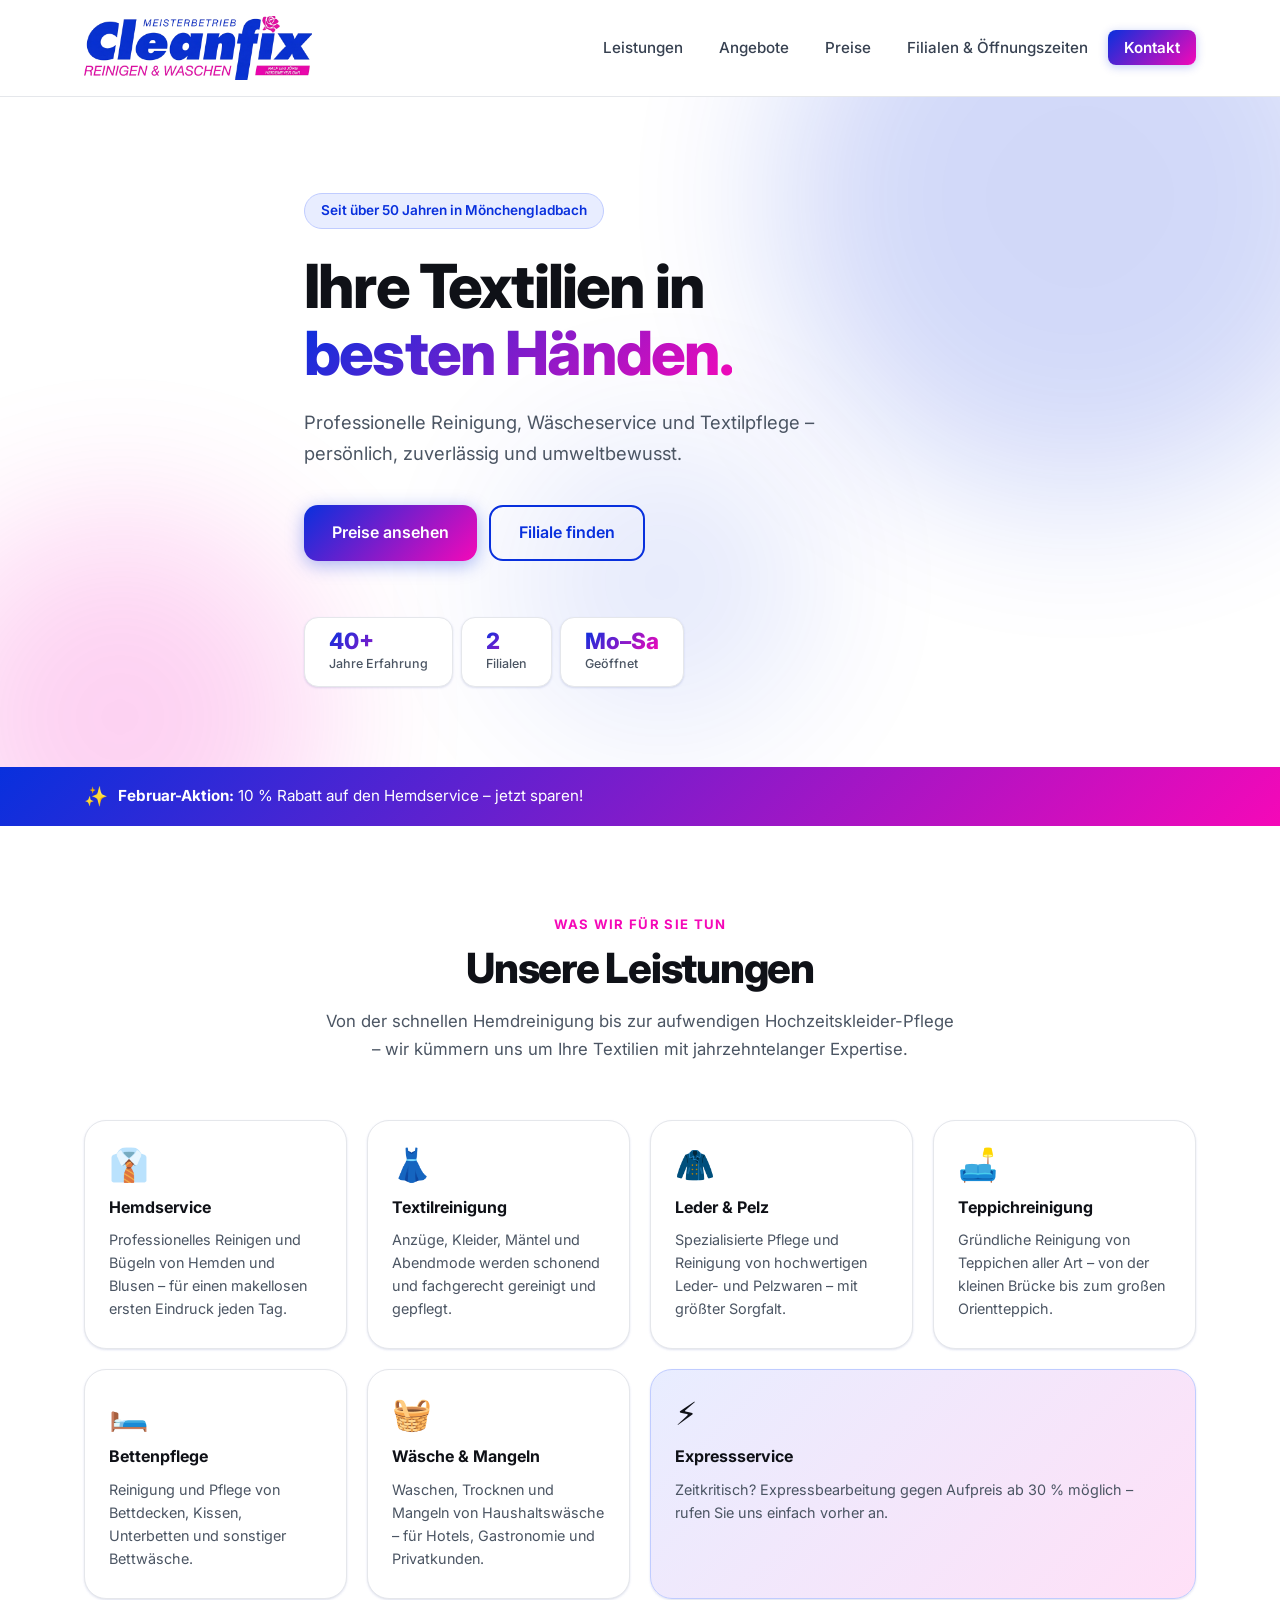
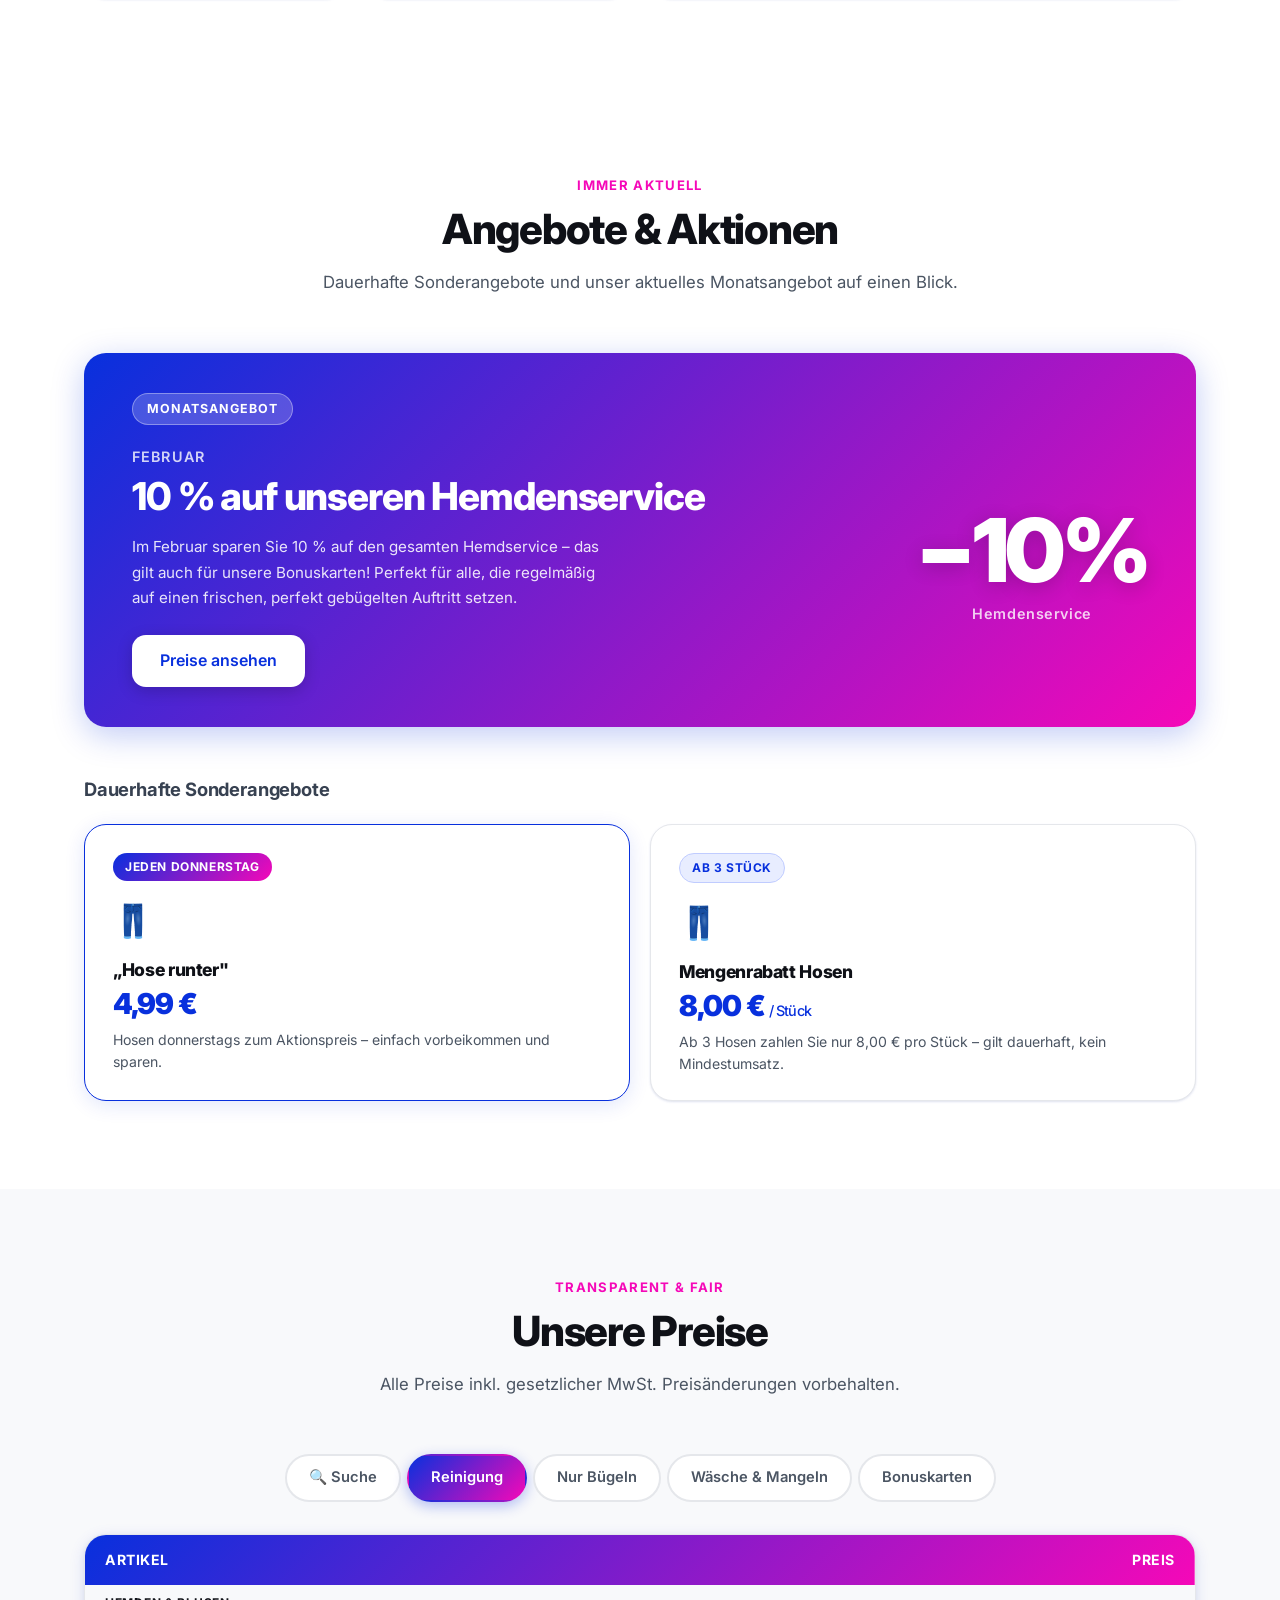
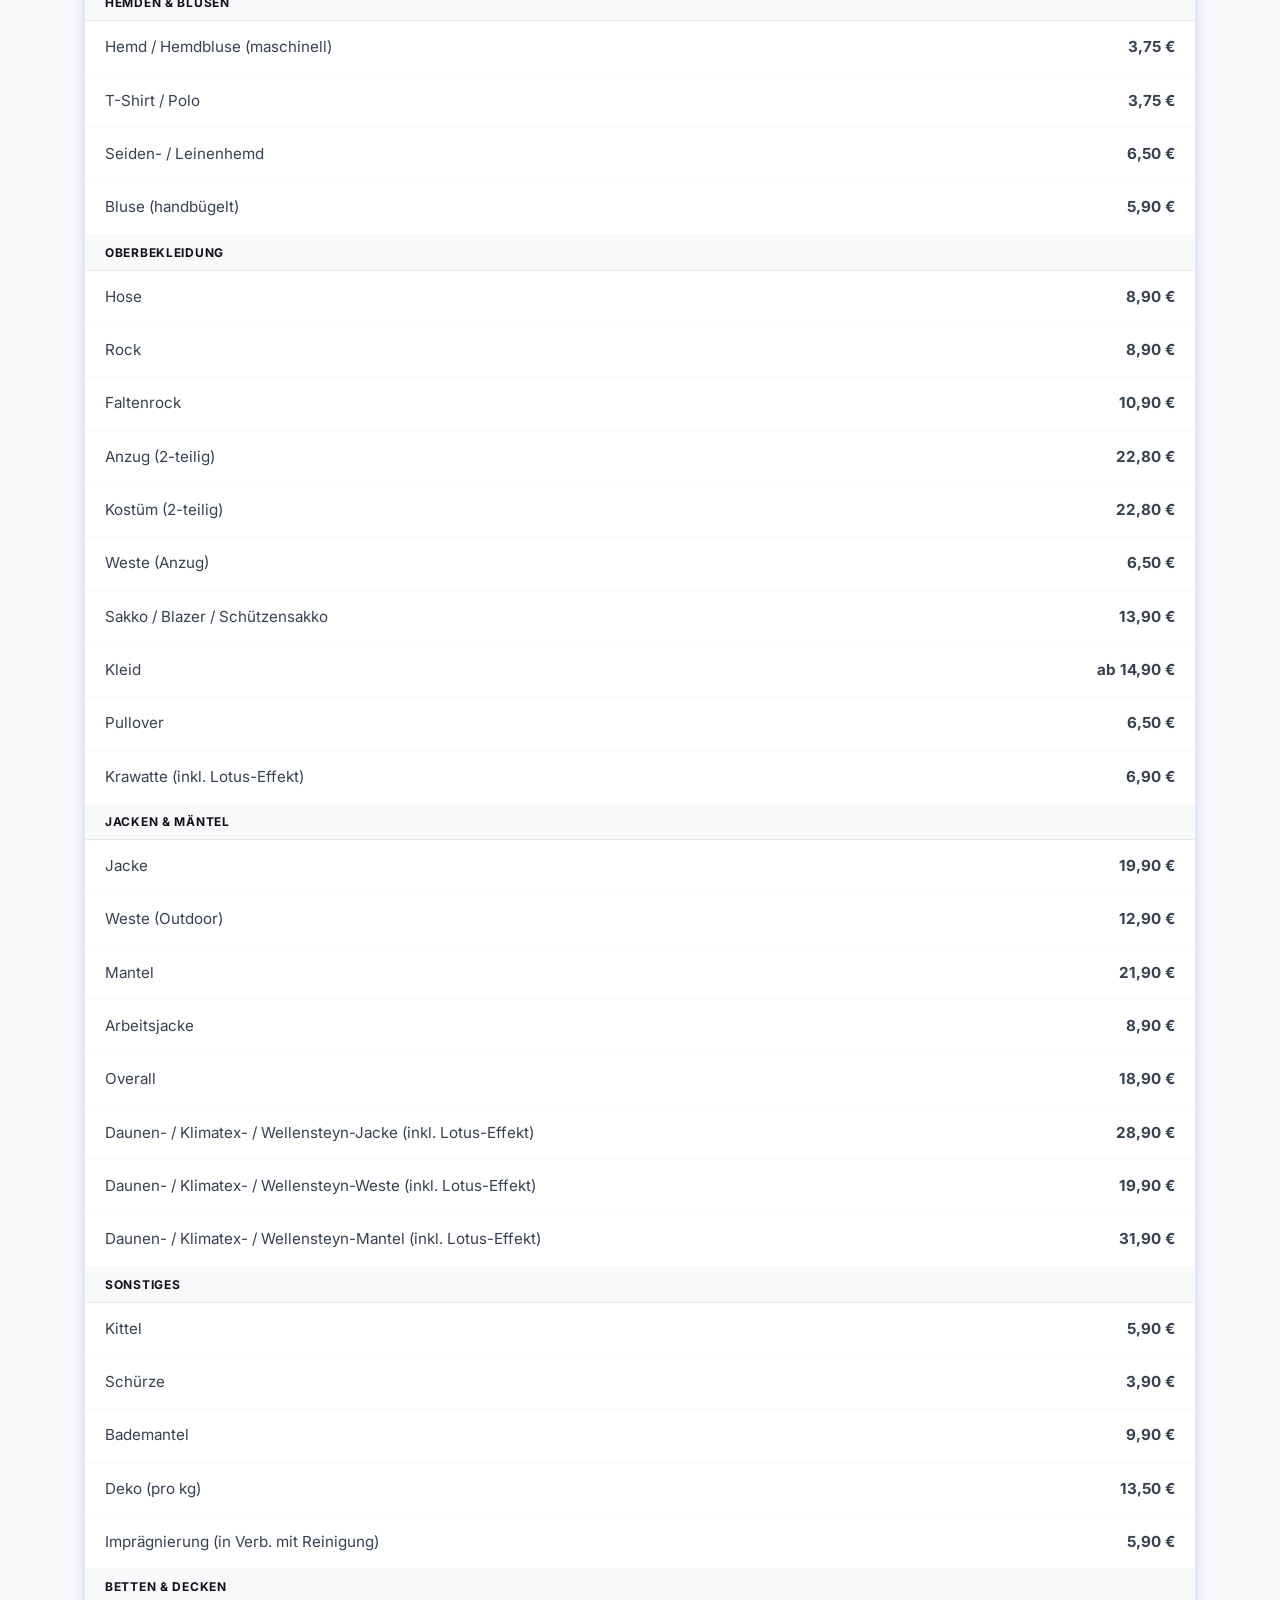
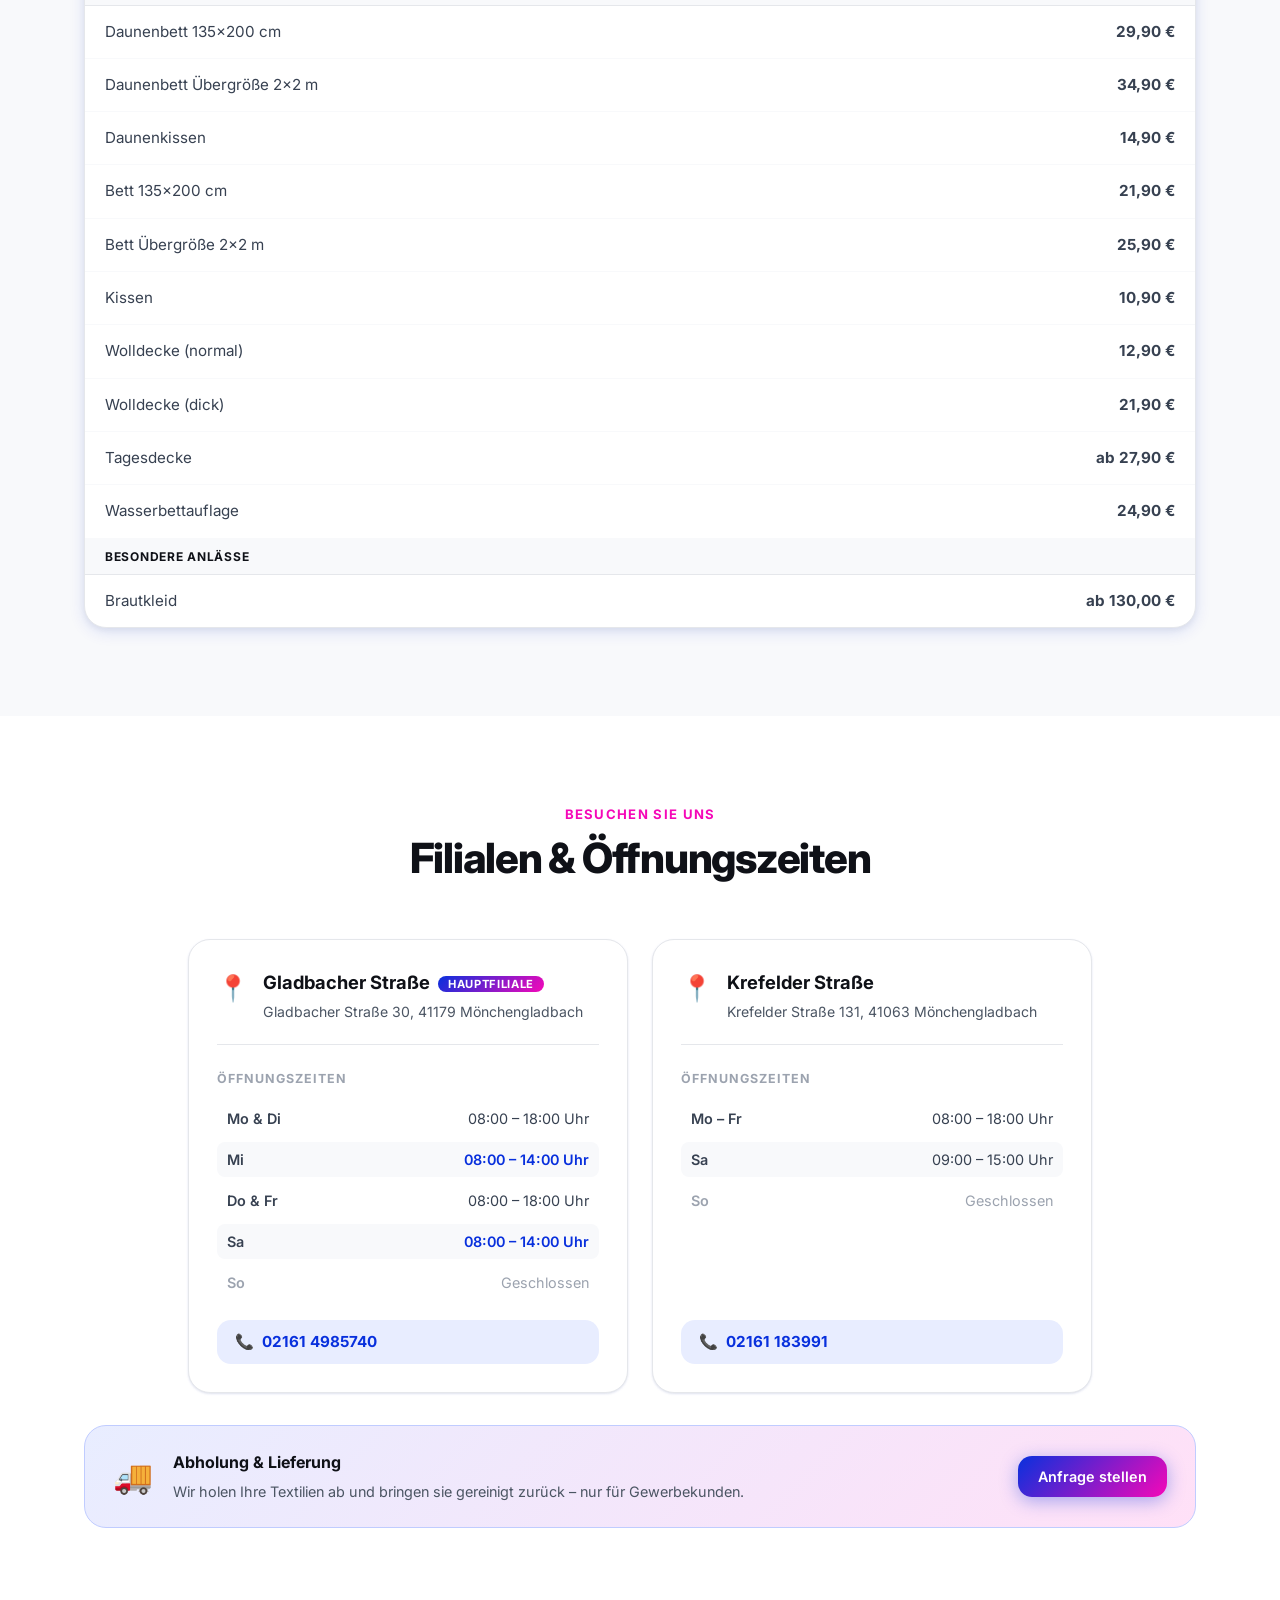
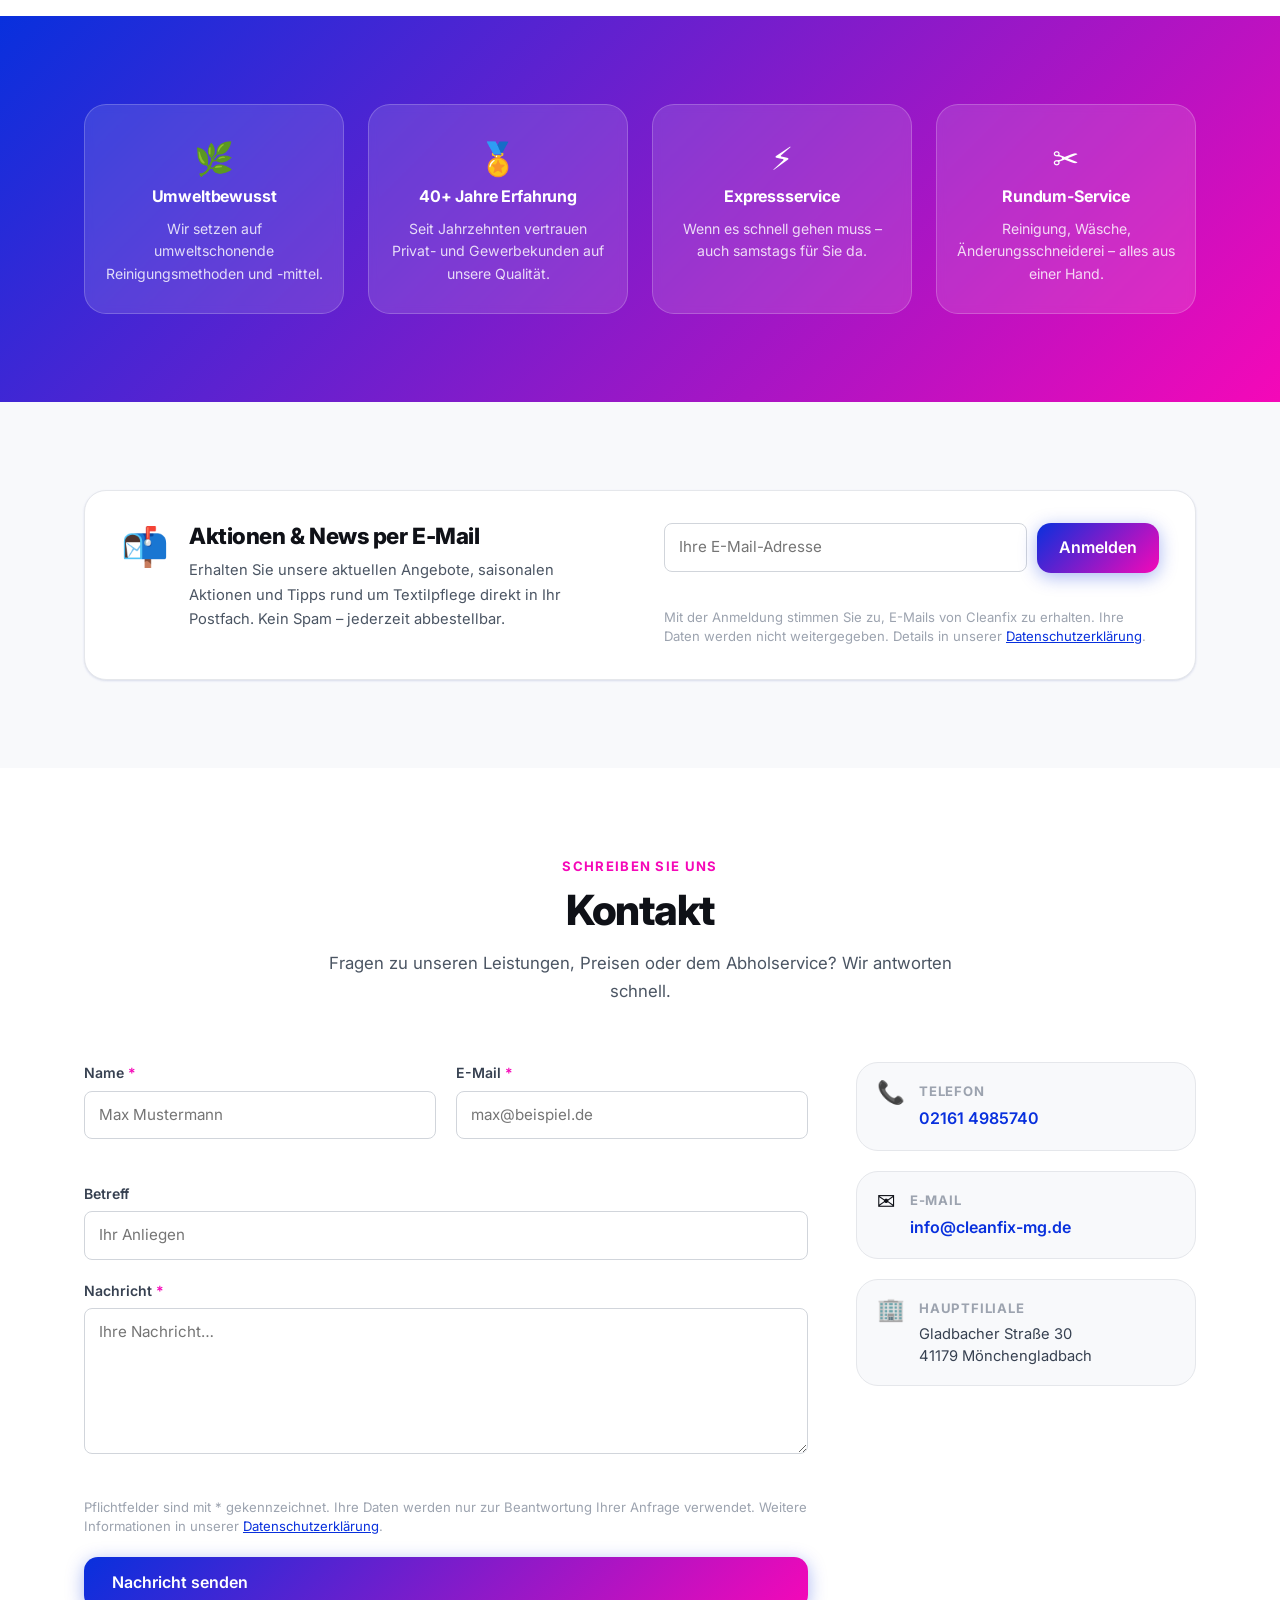
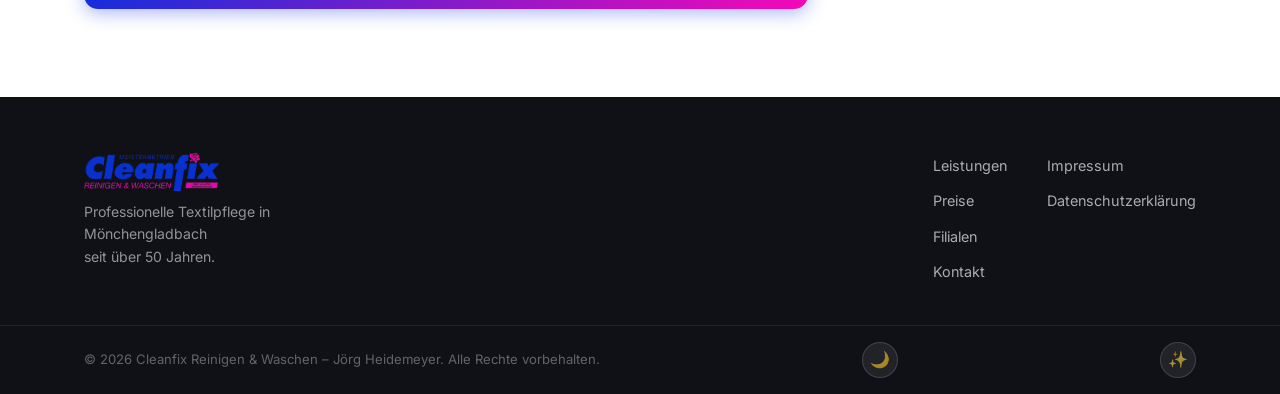
==== Cleanfix/index.html @ 39d38fe7 "V1.0 Import initial Cleanfix static website and admin panel. Adds public site files (index.html, sty" ====
<!DOCTYPE html>
<html lang="de">
<head>
  <meta charset="UTF-8" />
  <meta name="viewport" content="width=device-width, initial-scale=1.0" />
  <meta name="description" content="Cleanfix Reinigen & Waschen – Professionelle Textilpflege in Mönchengladbach seit über 50 Jahren. Reinigung, Wäscheservice, Leder & Pelz, Teppiche und mehr." />
  <title>Cleanfix – Textilpflege Mönchengladbach</title>
  <link rel="preconnect" href="https://fonts.googleapis.com" />
  <link rel="preconnect" href="https://fonts.gstatic.com" crossorigin />
  <link href="https://fonts.googleapis.com/css2?family=Inter:wght@400;500;600;700;800&display=swap" rel="stylesheet" />
  <link rel="icon" type="image/png" href="favicon.png" />
  <link rel="apple-touch-icon" href="favicon.png" />
  <link rel="stylesheet" href="style.css" />
</head>
<body>

  <!-- ═══════════════════════════════════════════════
       NAVIGATION
  ═══════════════════════════════════════════════ -->
  <header class="site-header" id="site-header">
    <div class="container nav-inner">
      <a href="#home" class="logo" aria-label="Cleanfix – Zur Startseite">
        <img src="Logo-Cleanfix Transparent.png" alt="Cleanfix" class="logo-img" />
      </a>
      <nav aria-label="Hauptnavigation">
        <ul class="nav-list" id="nav-list">
          <li><a href="#leistungen" class="nav-link">Leistungen</a></li>
          <li><a href="#angebote" class="nav-link">Angebote</a></li>
          <li><a href="#preise" class="nav-link">Preise</a></li>
          <li><a href="#filialen" class="nav-link">Filialen &amp; Öffnungszeiten</a></li>
          <li><a href="#kontakt" class="nav-link nav-cta">Kontakt</a></li>
        </ul>
      </nav>
      <button class="nav-burger" id="nav-burger" aria-label="Menü öffnen" aria-expanded="false" aria-controls="nav-list">
        <span></span><span></span><span></span>
      </button>
    </div>
  </header>

  <main>

    <!-- ═══════════════════════════════════════════════
         HERO
    ═══════════════════════════════════════════════ -->
    <section class="hero" id="home">
      <div class="hero-bg-shapes" aria-hidden="true">
        <div class="shape shape-1"></div>
        <div class="shape shape-2"></div>
        <div class="shape shape-3"></div>
      </div>
      <div class="container hero-inner">
        <div class="hero-badge">Seit über 50 Jahren in Mönchengladbach</div>
        <h1 class="hero-title">Ihre Textilien in<br /><span class="gradient-text">besten Händen.</span></h1>
        <p class="hero-sub">Professionelle Reinigung, Wäscheservice und Textilpflege – persönlich, zuverlässig und umweltbewusst.</p>
        <div class="hero-actions">
          <a href="#preise" class="btn btn-primary">Preise ansehen</a>
          <a href="#filialen" class="btn btn-outline">Filiale finden</a>
        </div>
        <div class="hero-stats">
          <div class="stat"><span class="stat-num">40+</span><span class="stat-label">Jahre Erfahrung</span></div>
          <div class="stat-divider" aria-hidden="true"></div>
          <div class="stat"><span class="stat-num">2</span><span class="stat-label">Filialen</span></div>
          <div class="stat-divider" aria-hidden="true"></div>
          <div class="stat"><span class="stat-num">Mo–Sa</span><span class="stat-label">Geöffnet</span></div>
        </div>
      </div>
    </section>

    <!-- ═══════════════════════════════════════════════
         PROMO BANNER
    ═══════════════════════════════════════════════ -->
    <div class="promo-banner" role="complementary" aria-label="Aktuelle Aktion">
      <div class="container promo-inner">
        <span class="promo-icon" aria-hidden="true">✨</span>
        <p id="promo-text"><strong>Februar-Aktion:</strong> 10&nbsp;% Rabatt auf den Hemdservice – jetzt sparen!</p>
      </div>
    </div>

    <!-- ═══════════════════════════════════════════════
         LEISTUNGEN
    ═══════════════════════════════════════════════ -->
    <section class="section" id="leistungen">
      <div class="container">
        <div class="section-header">
          <p class="section-eyebrow">Was wir für Sie tun</p>
          <h2 class="section-title">Unsere Leistungen</h2>
          <p class="section-desc">Von der schnellen Hemdreinigung bis zur aufwendigen Hochzeitskleider-Pflege – wir kümmern uns um Ihre Textilien mit jahrzehntelanger Expertise.</p>
        </div>
        <div class="services-grid">

          <article class="service-card">
            <div class="service-icon" aria-hidden="true">👔</div>
            <h3>Hemdservice</h3>
            <p>Professionelles Reinigen und Bügeln von Hemden und Blusen – für einen makellosen ersten Eindruck jeden Tag.</p>
          </article>

          <article class="service-card">
            <div class="service-icon" aria-hidden="true">👗</div>
            <h3>Textilreinigung</h3>
            <p>Anzüge, Kleider, Mäntel und Abendmode werden schonend und fachgerecht gereinigt und gepflegt.</p>
          </article>

          <article class="service-card">
            <div class="service-icon" aria-hidden="true">🧥</div>
            <h3>Leder &amp; Pelz</h3>
            <p>Spezialisierte Pflege und Reinigung von hochwertigen Leder- und Pelzwaren – mit größter Sorgfalt.</p>
          </article>

          <article class="service-card">
            <div class="service-icon" aria-hidden="true">🛋️</div>
            <h3>Teppichreinigung</h3>
            <p>Gründliche Reinigung von Teppichen aller Art – von der kleinen Brücke bis zum großen Orientteppich.</p>
          </article>

          <article class="service-card">
            <div class="service-icon" aria-hidden="true">🛏️</div>
            <h3>Bettenpflege</h3>
            <p>Reinigung und Pflege von Bettdecken, Kissen, Unterbetten und sonstiger Bettwäsche.</p>
          </article>

          <article class="service-card">
            <div class="service-icon" aria-hidden="true">🧺</div>
            <h3>Wäsche &amp; Mangeln</h3>
            <p>Waschen, Trocknen und Mangeln von Haushaltswäsche – für Hotels, Gastronomie und Privatkunden.</p>
          </article>

          <article class="service-card service-card--highlight service-card--wide">
            <div class="service-icon" aria-hidden="true">⚡</div>
            <h3>Expressservice</h3>
            <p>Zeitkritisch? Expressbearbeitung gegen Aufpreis ab 30 % möglich – rufen Sie uns einfach vorher an.</p>
          </article>

        </div>
      </div>
    </section>

    <!-- ═══════════════════════════════════════════════
         ANGEBOTE
    ═══════════════════════════════════════════════ -->
    <section class="section" id="angebote">
      <div class="container">
        <div class="section-header">
          <p class="section-eyebrow">Immer aktuell</p>
          <h2 class="section-title">Angebote &amp; Aktionen</h2>
          <p class="section-desc">Dauerhafte Sonderangebote und unser aktuelles Monatsangebot auf einen Blick.</p>
        </div>

        <!-- Monatsangebot (eye-catching feature card) -->
        <div class="monatsangebot-card">
          <div class="monatsangebot-tag">Monatsangebot</div>
          <div class="monatsangebot-inner">
            <div class="monatsangebot-left">
              <div class="monatsangebot-month" id="ma-monat"></div>
              <div class="monatsangebot-headline" id="ma-titel"></div>
              <p class="monatsangebot-body" id="ma-text"></p>
              <a href="#preise" class="btn btn-primary monatsangebot-cta">Preise ansehen</a>
            </div>
            <div class="monatsangebot-right" aria-hidden="true">
              <div class="monatsangebot-discount" id="ma-angebot"></div>
              <div class="monatsangebot-service" id="ma-auf"></div>
            </div>
          </div>
        </div>

        <!-- Dauerhafte Sonderangebote -->
        <h3 class="deals-heading">Dauerhafte Sonderangebote</h3>
        <div class="deals-grid" id="deals-grid">

          <div class="deal-card deal-card--highlight">
            <div class="deal-badge">Jeden Donnerstag</div>
            <div class="deal-icon" aria-hidden="true">👖</div>
            <div class="deal-title">„Hose runter"</div>
            <div class="deal-price">4,99 €</div>
            <div class="deal-desc">Hosen donnerstags zum Aktionspreis – einfach vorbeikommen und sparen.</div>
          </div>

          <div class="deal-card">
            <div class="deal-badge">Ab 3 Stück</div>
            <div class="deal-icon" aria-hidden="true">👖</div>
            <div class="deal-title">Mengenrabatt Hosen</div>
            <div class="deal-price">8,00 € <span class="deal-price-unit">/ Stück</span></div>
            <div class="deal-desc">Ab 3 Hosen zahlen Sie nur 8,00&nbsp;€ pro Stück – gilt dauerhaft, kein Mindestumsatz.</div>
          </div>

        </div>
      </div>
    </section>

    <!-- ═══════════════════════════════════════════════
         PREISE
    ═══════════════════════════════════════════════ -->
    <section class="section section--alt" id="preise">
      <div class="container">
        <div class="section-header">
          <p class="section-eyebrow">Transparent &amp; fair</p>
          <h2 class="section-title">Unsere Preise</h2>
          <p class="section-desc">Alle Preise inkl. gesetzlicher MwSt. Preisänderungen vorbehalten.</p>
        </div>

        <!-- Tabs -->
        <div class="price-tabs" role="tablist" aria-label="Preiskategorien">
          <button class="tab-btn" role="tab" aria-selected="false" aria-controls="tab-suche" id="btn-suche">🔍 Suche</button>
          <button class="tab-btn tab-btn--active" role="tab" aria-selected="true" aria-controls="tab-reinigung" id="btn-reinigung">Reinigung</button>
          <button class="tab-btn" role="tab" aria-selected="false" aria-controls="tab-buegeln" id="btn-buegeln">Nur Bügeln</button>
          <button class="tab-btn" role="tab" aria-selected="false" aria-controls="tab-waesche" id="btn-waesche">Wäsche &amp; Mangeln</button>
          <button class="tab-btn" role="tab" aria-selected="false" aria-controls="tab-bonuskarten" id="btn-bonuskarten">Bonuskarten</button>
        </div>

        <!-- Tab: Suche -->
        <div class="tab-panel" id="tab-suche" role="tabpanel" aria-labelledby="btn-suche" hidden>
          <div class="price-search-wrap">
            <div class="price-search-field">
              <span class="price-search-icon" aria-hidden="true">🔍</span>
              <input
                type="search"
                id="price-search-input"
                class="price-search-input"
                placeholder="z. B. Hose, Jeans, Kleid, Jacke …"
                autocomplete="off"
                aria-label="Artikel suchen"
              />
            </div>
            <p class="price-search-hint" id="price-search-hint">Geben Sie einen Artikel ein, um alle passenden Preise zu finden.</p>
          </div>
          <div id="price-search-results"></div>
        </div>

        <!-- Tab: Reinigung -->
        <div class="tab-panel tab-panel--active" id="tab-reinigung" role="tabpanel" aria-labelledby="btn-reinigung">
          <div class="price-table-wrapper">
            <table class="price-table" aria-label="Reinigungspreise">
              <thead>
                <tr><th scope="col">Artikel</th><th scope="col">Preis</th></tr>
              </thead>
              <tbody id="tbody-reinigung">
                <tr class="price-group-header"><td colspan="2">Hemden &amp; Blusen</td></tr>
                <tr><td>Hemd / Hemdbluse (maschinell)</td><td class="price-val">3,75 €</td></tr>
                <tr><td>T-Shirt / Polo</td><td class="price-val">3,75 €</td></tr>
                <tr><td>Seiden- / Leinenhemd</td><td class="price-val">6,50 €</td></tr>
                <tr><td>Bluse (handbügelt)</td><td class="price-val">5,90 €</td></tr>
                <tr class="price-group-header"><td colspan="2">Oberbekleidung</td></tr>
                <tr><td>Hose</td><td class="price-val">8,90 €</td></tr>
                <tr><td>Rock</td><td class="price-val">8,90 €</td></tr>
                <tr><td>Faltenrock</td><td class="price-val">10,90 €</td></tr>
                <tr><td>Anzug (2-teilig)</td><td class="price-val">22,80 €</td></tr>
                <tr><td>Kostüm (2-teilig)</td><td class="price-val">22,80 €</td></tr>
                <tr><td>Weste (Anzug)</td><td class="price-val">6,50 €</td></tr>
                <tr><td>Sakko / Blazer / Schützensakko</td><td class="price-val">13,90 €</td></tr>
                <tr><td>Kleid</td><td class="price-val">ab 14,90 €</td></tr>
                <tr><td>Pullover</td><td class="price-val">6,50 €</td></tr>
                <tr><td>Krawatte (inkl. Lotus-Effekt)</td><td class="price-val">6,90 €</td></tr>
                <tr class="price-group-header"><td colspan="2">Jacken &amp; Mäntel</td></tr>
                <tr><td>Jacke</td><td class="price-val">19,90 €</td></tr>
                <tr><td>Weste (Outdoor)</td><td class="price-val">12,90 €</td></tr>
                <tr><td>Mantel</td><td class="price-val">21,90 €</td></tr>
                <tr><td>Arbeitsjacke</td><td class="price-val">8,90 €</td></tr>
                <tr><td>Overall</td><td class="price-val">18,90 €</td></tr>
                <tr><td>Daunen- / Klimatex- / Wellensteyn-Jacke (inkl. Lotus-Effekt)</td><td class="price-val">28,90 €</td></tr>
                <tr><td>Daunen- / Klimatex- / Wellensteyn-Weste (inkl. Lotus-Effekt)</td><td class="price-val">19,90 €</td></tr>
                <tr><td>Daunen- / Klimatex- / Wellensteyn-Mantel (inkl. Lotus-Effekt)</td><td class="price-val">31,90 €</td></tr>
                <tr class="price-group-header"><td colspan="2">Sonstiges</td></tr>
                <tr><td>Kittel</td><td class="price-val">5,90 €</td></tr>
                <tr><td>Schürze</td><td class="price-val">3,90 €</td></tr>
                <tr><td>Bademantel</td><td class="price-val">9,90 €</td></tr>
                <tr><td>Deko (pro kg)</td><td class="price-val">13,50 €</td></tr>
                <tr><td>Imprägnierung (in Verb. mit Reinigung)</td><td class="price-val">5,90 €</td></tr>
                <tr class="price-group-header"><td colspan="2">Betten &amp; Decken</td></tr>
                <tr><td>Daunenbett 135×200 cm</td><td class="price-val">29,90 €</td></tr>
                <tr><td>Daunenbett Übergröße 2×2 m</td><td class="price-val">34,90 €</td></tr>
                <tr><td>Daunenkissen</td><td class="price-val">14,90 €</td></tr>
                <tr><td>Bett 135×200 cm</td><td class="price-val">21,90 €</td></tr>
                <tr><td>Bett Übergröße 2×2 m</td><td class="price-val">25,90 €</td></tr>
                <tr><td>Kissen</td><td class="price-val">10,90 €</td></tr>
                <tr><td>Wolldecke (normal)</td><td class="price-val">12,90 €</td></tr>
                <tr><td>Wolldecke (dick)</td><td class="price-val">21,90 €</td></tr>
                <tr><td>Tagesdecke</td><td class="price-val">ab 27,90 €</td></tr>
                <tr><td>Wasserbettauflage</td><td class="price-val">24,90 €</td></tr>
                <tr class="price-group-header"><td colspan="2">Besondere Anlässe</td></tr>
                <tr><td>Brautkleid</td><td class="price-val">ab 130,00 €</td></tr>
              </tbody>
            </table>
          </div>
        </div>

        <!-- Tab: Nur Bügeln -->
        <div class="tab-panel" id="tab-buegeln" role="tabpanel" aria-labelledby="btn-buegeln" hidden>
          <div class="price-table-wrapper">
            <table class="price-table" aria-label="Bügelpreise">
              <thead>
                <tr><th scope="col">Artikel</th><th scope="col">Preis</th></tr>
              </thead>
              <tbody id="tbody-buegeln">
                <tr><td>Hemd / Hemdbluse (maschinell)</td><td class="price-val">3,45 €</td></tr>
                <tr><td>T-Shirt / Polo</td><td class="price-val">3,45 €</td></tr>
                <tr><td>Bluse (handbügelt)</td><td class="price-val">4,90 €</td></tr>
                <tr><td>Hose / Rock</td><td class="price-val">5,90 €</td></tr>
                <tr><td>Faltenrock</td><td class="price-val">8,50 €</td></tr>
                <tr><td>Kleid</td><td class="price-val">ab 9,90 €</td></tr>
                <tr><td>Sakko</td><td class="price-val">9,50 €</td></tr>
                <tr><td>Jacke</td><td class="price-val">11,90 €</td></tr>
                <tr><td>Mantel</td><td class="price-val">13,90 €</td></tr>
                <tr><td>Krawatte</td><td class="price-val">4,50 €</td></tr>
              </tbody>
            </table>
          </div>
          <div class="price-tip price-tip--bottom"><span aria-hidden="true">ℹ️</span> Nur Bügeln (auch „Finish") gilt für bereits gewaschene Kleidungsstücke, die Sie sauber mitbringen – wir bügeln sie fertig.</div>
        </div>

        <!-- Tab: Wäsche & Mangeln -->
        <div class="tab-panel" id="tab-waesche" role="tabpanel" aria-labelledby="btn-waesche" hidden>
          <div class="price-table-wrapper">
            <table class="price-table price-table--multi" aria-label="Wäsche und Mangelpreise">
              <thead>
                <tr>
                  <th scope="col" class="col-artikel">Artikel</th>
                  <th scope="col" class="col-price-header">Waschen &amp; Mangeln</th>
                  <th scope="col" class="col-price-header">Nur Mangeln</th>
                </tr>
              </thead>
              <tbody id="tbody-waesche">
                <tr class="price-group-header"><td colspan="3">Tischdecken</td></tr>
                <tr><td>Tischdecke normal</td><td class="price-val">7,50 €</td><td class="price-val">4,00 €</td></tr>
                <tr><td>Mitteldecke</td><td class="price-val">4,50 €</td><td class="price-val">2,50 €</td></tr>
                <tr><td>Tischdecke Übergröße (ab 2,50 m)</td><td class="price-val">9,50 €</td><td class="price-val">6,90 €</td></tr>
                <tr><td>Tischdecke rund / oval / mit Spitze</td><td class="price-val">9,90 €</td><td class="price-val">7,50 €</td></tr>
                <tr><td>Tafeltuch (ab 4 m)</td><td class="price-val">12,50 €</td><td class="price-val">9,90 €</td></tr>
                <tr class="price-group-header"><td colspan="3">Bettwäsche</td></tr>
                <tr><td>Bettbezug 135×200 cm</td><td class="price-val">6,50 €</td><td class="price-val">3,90 €</td></tr>
                <tr><td>Bettbezug Übergröße</td><td class="price-val">8,50 €</td><td class="price-val">6,80 €</td></tr>
                <tr><td>Kopfkissenbezug</td><td class="price-val">3,80 €</td><td class="price-val">2,50 €</td></tr>
                <tr class="price-group-header"><td colspan="3">Sonstiges</td></tr>
                <tr><td>Serviette / Küchenhandtuch</td><td class="price-val">2,40 €</td><td class="price-val">1,20 €</td></tr>
                <tr><td>Kiloware (ab 10 kg)</td><td class="price-val">9,50 €</td><td class="price-val">—</td></tr>
                <tr><td>Stärken</td><td class="price-val">inkl.</td><td class="price-val">0,80 €</td></tr>
              </tbody>
            </table>
          </div>
          <div class="price-tip price-tip--bottom"><span aria-hidden="true">💡</span> Ab 10 Teilen erhalten Sie <strong>10&nbsp;% Rabatt</strong> auf Wäsche &amp; Mangeln.</div>
        </div>

        <!-- Tab: Bonuskarten -->
        <div class="tab-panel" id="tab-bonuskarten" role="tabpanel" aria-labelledby="btn-bonuskarten" hidden>
          <div class="bonus-grid">

            <!-- Bonus-Karte -->
            <div class="bonus-card">
              <div class="bonus-label">Hemden-Bonus-Karte</div>
              <div class="bonus-shirt-grid" aria-label="11 Hemden">
                <span class="shirt-cross" aria-hidden="true"></span><span class="shirt-cross" aria-hidden="true"></span>
                <span class="shirt-cross" aria-hidden="true"></span><span class="shirt-cross" aria-hidden="true"></span>
                <span class="shirt-cross" aria-hidden="true"></span><span class="shirt-cross" aria-hidden="true"></span>
                <span class="shirt-cross" aria-hidden="true"></span><span class="shirt-cross" aria-hidden="true"></span>
                <span class="shirt-cross" aria-hidden="true"></span><span class="shirt-cross" aria-hidden="true"></span>
                <span class="shirt-cross" aria-hidden="true"></span>
              </div>
              <div class="bonus-shirt-count"><strong>11</strong> Hemden <span class="bonus-gratis">(10 + 1 gratis)</span></div>
              <div class="bonus-price">37,50 €</div>
              <div class="bonus-per-shirt">3,41 € pro Hemd</div>
              <div class="bonus-desc">Ideal zum Kennenlernen</div>
            </div>

            <!-- Finish-Karte -->
            <div class="bonus-card">
              <div class="bonus-label">Hemden-Finish-Karte</div>
              <div class="bonus-shirt-grid" aria-label="22 Hemden">
                <span class="shirt-cross" aria-hidden="true"></span><span class="shirt-cross" aria-hidden="true"></span>
                <span class="shirt-cross" aria-hidden="true"></span><span class="shirt-cross" aria-hidden="true"></span>
                <span class="shirt-cross" aria-hidden="true"></span><span class="shirt-cross" aria-hidden="true"></span>
                <span class="shirt-cross" aria-hidden="true"></span><span class="shirt-cross" aria-hidden="true"></span>
                <span class="shirt-cross" aria-hidden="true"></span><span class="shirt-cross" aria-hidden="true"></span>
                <span class="shirt-cross" aria-hidden="true"></span><span class="shirt-cross" aria-hidden="true"></span>
                <span class="shirt-cross" aria-hidden="true"></span><span class="shirt-cross" aria-hidden="true"></span>
                <span class="shirt-cross" aria-hidden="true"></span><span class="shirt-cross" aria-hidden="true"></span>
                <span class="shirt-cross" aria-hidden="true"></span><span class="shirt-cross" aria-hidden="true"></span>
                <span class="shirt-cross" aria-hidden="true"></span><span class="shirt-cross" aria-hidden="true"></span>
                <span class="shirt-cross" aria-hidden="true"></span><span class="shirt-cross" aria-hidden="true"></span>
              </div>
              <div class="bonus-shirt-count"><strong>22</strong> Hemden <span class="bonus-gratis">(20 + 2 gratis)</span></div>
              <div class="bonus-price">69,00 €</div>
              <div class="bonus-per-shirt">3,14 € pro Hemd</div>
              <div class="bonus-desc">Für bereits gewaschene Hemden – nur bügeln</div>
            </div>

            <!-- Premium-Karte (popular) -->
            <div class="bonus-card bonus-card--popular">
              <div class="bonus-popular-tag">Beliebt</div>
              <div class="bonus-label">Hemden-Premium-Karte</div>
              <div class="bonus-shirt-grid" aria-label="30 Hemden">
                <span class="shirt-cross" aria-hidden="true"></span><span class="shirt-cross" aria-hidden="true"></span>
                <span class="shirt-cross" aria-hidden="true"></span><span class="shirt-cross" aria-hidden="true"></span>
                <span class="shirt-cross" aria-hidden="true"></span><span class="shirt-cross" aria-hidden="true"></span>
                <span class="shirt-cross" aria-hidden="true"></span><span class="shirt-cross" aria-hidden="true"></span>
                <span class="shirt-cross" aria-hidden="true"></span><span class="shirt-cross" aria-hidden="true"></span>
                <span class="shirt-cross" aria-hidden="true"></span><span class="shirt-cross" aria-hidden="true"></span>
                <span class="shirt-cross" aria-hidden="true"></span><span class="shirt-cross" aria-hidden="true"></span>
                <span class="shirt-cross" aria-hidden="true"></span><span class="shirt-cross" aria-hidden="true"></span>
                <span class="shirt-cross" aria-hidden="true"></span><span class="shirt-cross" aria-hidden="true"></span>
                <span class="shirt-cross" aria-hidden="true"></span><span class="shirt-cross" aria-hidden="true"></span>
                <span class="shirt-cross" aria-hidden="true"></span><span class="shirt-cross" aria-hidden="true"></span>
                <span class="shirt-cross" aria-hidden="true"></span><span class="shirt-cross" aria-hidden="true"></span>
                <span class="shirt-cross" aria-hidden="true"></span><span class="shirt-cross" aria-hidden="true"></span>
                <span class="shirt-cross" aria-hidden="true"></span><span class="shirt-cross" aria-hidden="true"></span>
                <span class="shirt-cross" aria-hidden="true"></span><span class="shirt-cross" aria-hidden="true"></span>
              </div>
              <div class="bonus-shirt-count"><strong>30</strong> Hemden <span class="bonus-gratis">(25 + 5 gratis)</span></div>
              <div class="bonus-price">93,75 €</div>
              <div class="bonus-per-shirt">3,13 € pro Hemd</div>
              <div class="bonus-desc">Perfekt für den regelmäßigen Einsatz</div>
            </div>

            <!-- VIP-Karte -->
            <div class="bonus-card">
              <div class="bonus-label">Hemden-VIP-Karte</div>
              <div class="bonus-shirt-grid" aria-label="65 Hemden">
                <span class="shirt-cross" aria-hidden="true"></span><span class="shirt-cross" aria-hidden="true"></span>
                <span class="shirt-cross" aria-hidden="true"></span><span class="shirt-cross" aria-hidden="true"></span>
                <span class="shirt-cross" aria-hidden="true"></span><span class="shirt-cross" aria-hidden="true"></span>
                <span class="shirt-cross" aria-hidden="true"></span><span class="shirt-cross" aria-hidden="true"></span>
                <span class="shirt-cross" aria-hidden="true"></span><span class="shirt-cross" aria-hidden="true"></span>
                <span class="shirt-cross" aria-hidden="true"></span><span class="shirt-cross" aria-hidden="true"></span>
                <span class="shirt-cross" aria-hidden="true"></span><span class="shirt-cross" aria-hidden="true"></span>
                <span class="shirt-cross" aria-hidden="true"></span><span class="shirt-cross" aria-hidden="true"></span>
                <span class="shirt-cross" aria-hidden="true"></span><span class="shirt-cross" aria-hidden="true"></span>
                <span class="shirt-cross" aria-hidden="true"></span><span class="shirt-cross" aria-hidden="true"></span>
                <span class="shirt-cross" aria-hidden="true"></span><span class="shirt-cross" aria-hidden="true"></span>
                <span class="shirt-cross" aria-hidden="true"></span><span class="shirt-cross" aria-hidden="true"></span>
                <span class="shirt-cross" aria-hidden="true"></span><span class="shirt-cross" aria-hidden="true"></span>
                <span class="shirt-cross" aria-hidden="true"></span><span class="shirt-cross" aria-hidden="true"></span>
                <span class="shirt-cross" aria-hidden="true"></span><span class="shirt-cross" aria-hidden="true"></span>
                <span class="shirt-cross" aria-hidden="true"></span><span class="shirt-cross" aria-hidden="true"></span>
                <span class="shirt-cross" aria-hidden="true"></span><span class="shirt-cross" aria-hidden="true"></span>
                <span class="shirt-cross" aria-hidden="true"></span><span class="shirt-cross" aria-hidden="true"></span>
                <span class="shirt-cross" aria-hidden="true"></span><span class="shirt-cross" aria-hidden="true"></span>
                <span class="shirt-cross" aria-hidden="true"></span><span class="shirt-cross" aria-hidden="true"></span>
                <span class="shirt-cross" aria-hidden="true"></span><span class="shirt-cross" aria-hidden="true"></span>
                <span class="shirt-cross" aria-hidden="true"></span><span class="shirt-cross" aria-hidden="true"></span>
                <span class="shirt-cross" aria-hidden="true"></span><span class="shirt-cross" aria-hidden="true"></span>
                <span class="shirt-cross" aria-hidden="true"></span><span class="shirt-cross" aria-hidden="true"></span>
                <span class="shirt-cross" aria-hidden="true"></span><span class="shirt-cross" aria-hidden="true"></span>
                <span class="shirt-cross" aria-hidden="true"></span><span class="shirt-cross" aria-hidden="true"></span>
                <span class="shirt-cross" aria-hidden="true"></span><span class="shirt-cross" aria-hidden="true"></span>
                <span class="shirt-cross" aria-hidden="true"></span><span class="shirt-cross" aria-hidden="true"></span>
                <span class="shirt-cross" aria-hidden="true"></span><span class="shirt-cross" aria-hidden="true"></span>
                <span class="shirt-cross" aria-hidden="true"></span>
              </div>
              <div class="bonus-shirt-count"><strong>65</strong> Hemden <span class="bonus-gratis">(50 + 15 gratis)</span></div>
              <div class="bonus-price">187,50 €</div>
              <div class="bonus-per-shirt">2,88 € pro Hemd</div>
              <div class="bonus-desc">Maximale Ersparnis für Vielträger</div>
            </div>

          </div>
          <p class="bonus-note">Bonuskarten sind ausschließlich für den Hemdservice gültig, nicht übertragbar und haben kein Verfallsdatum.</p>
        </div>

      </div>
    </section>

    <!-- ═══════════════════════════════════════════════
         FILIALEN & ÖFFNUNGSZEITEN
    ═══════════════════════════════════════════════ -->
    <section class="section" id="filialen">
      <div class="container">
        <div class="section-header">
          <p class="section-eyebrow">Besuchen Sie uns</p>
          <h2 class="section-title">Filialen &amp; Öffnungszeiten</h2>
        </div>
        <div class="branches-grid branches-grid--centered">

          <!-- Branch 1 -->
          <article class="branch-card branch-card--flex">
            <div class="branch-header">
              <span class="branch-icon" aria-hidden="true">📍</span>
              <div>
                <div class="branch-title-row">
                  <h3 class="branch-name">Gladbacher Straße</h3>
                  <span class="branch-main-badge">Hauptfiliale</span>
                </div>
                <p class="branch-address">Gladbacher Straße 30, 41179 Mönchengladbach</p>
              </div>
            </div>
            <div class="branch-hours branch-hours--grow">
              <h4 class="hours-title">Öffnungszeiten</h4>
              <dl class="hours-list">
                <div class="hours-row">
                  <dt>Mo &amp; Di</dt>
                  <dd>08:00 – 18:00 Uhr</dd>
                </div>
                <div class="hours-row hours-row--short">
                  <dt>Mi</dt>
                  <dd>08:00 – 14:00 Uhr</dd>
                </div>
                <div class="hours-row">
                  <dt>Do &amp; Fr</dt>
                  <dd>08:00 – 18:00 Uhr</dd>
                </div>
                <div class="hours-row hours-row--short">
                  <dt>Sa</dt>
                  <dd>08:00 – 14:00 Uhr</dd>
                </div>
                <div class="hours-row hours-row--closed">
                  <dt>So</dt>
                  <dd>Geschlossen</dd>
                </div>
              </dl>
            </div>
            <a href="tel:+4921614985740" class="branch-phone" aria-label="Gladbacher Straße anrufen">
              <span aria-hidden="true">📞</span> 02161 4985740
            </a>
          </article>

          <!-- Branch 2 -->
          <article class="branch-card branch-card--flex">
            <div class="branch-header">
              <span class="branch-icon" aria-hidden="true">📍</span>
              <div>
                <h3 class="branch-name">Krefelder Straße</h3>
                <p class="branch-address">Krefelder Straße 131, 41063 Mönchengladbach</p>
              </div>
            </div>
            <div class="branch-hours branch-hours--grow">
              <h4 class="hours-title">Öffnungszeiten</h4>
              <dl class="hours-list">
                <div class="hours-row">
                  <dt>Mo – Fr</dt>
                  <dd>08:00 – 18:00 Uhr</dd>
                </div>
                <div class="hours-row">
                  <dt>Sa</dt>
                  <dd>09:00 – 15:00 Uhr</dd>
                </div>
                <div class="hours-row hours-row--closed">
                  <dt>So</dt>
                  <dd>Geschlossen</dd>
                </div>
              </dl>
            </div>
            <a href="tel:+492161183991" class="branch-phone" aria-label="Krefelder Straße anrufen">
              <span aria-hidden="true">📞</span> 02161 183991
            </a>
          </article>

        </div>

        <!-- Abholung & Lieferung -->
        <div class="pickup-banner">
          <span class="pickup-icon" aria-hidden="true">🚚</span>
          <div>
            <strong>Abholung &amp; Lieferung</strong>
            <p>Wir holen Ihre Textilien ab und bringen sie gereinigt zurück – nur für Gewerbekunden.</p>
          </div>
          <a href="#kontakt" class="btn btn-primary btn-sm">Anfrage stellen</a>
        </div>

      </div>
    </section>

    <!-- ═══════════════════════════════════════════════
         VERTRAUEN / USPs
    ═══════════════════════════════════════════════ -->
    <section class="section section--blue" id="vertrauen">
      <div class="container">
        <div class="trust-grid">
          <div class="trust-item">
            <span class="trust-icon" aria-hidden="true">🌿</span>
            <h3>Umweltbewusst</h3>
            <p>Wir setzen auf umweltschonende Reinigungsmethoden und -mittel.</p>
          </div>
          <div class="trust-item">
            <span class="trust-icon" aria-hidden="true">🏅</span>
            <h3>40+ Jahre Erfahrung</h3>
            <p>Seit Jahrzehnten vertrauen Privat- und Gewerbekunden auf unsere Qualität.</p>
          </div>
          <div class="trust-item">
            <span class="trust-icon" aria-hidden="true">⚡</span>
            <h3>Expressservice</h3>
            <p>Wenn es schnell gehen muss – auch samstags für Sie da.</p>
          </div>
          <div class="trust-item">
            <span class="trust-icon" aria-hidden="true">✂️</span>
            <h3>Rundum-Service</h3>
            <p>Reinigung, Wäsche, Änderungsschneiderei – alles aus einer Hand.</p>
          </div>
        </div>
      </div>
    </section>

    <!-- ═══════════════════════════════════════════════
         NEWSLETTER
    ═══════════════════════════════════════════════ -->
    <section class="section section--alt" id="newsletter">
      <div class="container">
        <div class="newsletter-box">
          <div class="newsletter-content">
            <span class="newsletter-icon" aria-hidden="true">📬</span>
            <div>
              <h2 class="newsletter-title">Aktionen &amp; News per E-Mail</h2>
              <p class="newsletter-desc">Erhalten Sie unsere aktuellen Angebote, saisonalen Aktionen und Tipps rund um Textilpflege direkt in Ihr Postfach. Kein Spam – jederzeit abbestellbar.</p>
            </div>
          </div>
          <form class="newsletter-form" id="newsletter-form" novalidate>
            <div class="newsletter-inputs">
              <div class="form-group">
                <label for="nl-email" class="sr-only">E-Mail-Adresse</label>
                <input
                  type="email"
                  id="nl-email"
                  name="nl-email"
                  autocomplete="email"
                  required
                  placeholder="Ihre E-Mail-Adresse"
                  aria-label="E-Mail-Adresse für Newsletter"
                />
                <span class="field-error" id="nl-email-error" role="alert"></span>
              </div>
              <button type="submit" class="btn btn-primary">Anmelden</button>
            </div>
            <p class="form-note">
              Mit der Anmeldung stimmen Sie zu, E-Mails von Cleanfix zu erhalten. Ihre Daten werden nicht weitergegeben.
              Details in unserer <a href="datenschutz.html">Datenschutzerklärung</a>.
            </p>
            <div class="form-success" id="nl-success" hidden role="status">
              ✅ Super! Sie haben sich erfolgreich angemeldet. Bitte bestätigen Sie Ihre E-Mail-Adresse.
            </div>
          </form>
        </div>
      </div>
    </section>

    <!-- ═══════════════════════════════════════════════
         KONTAKT
    ═══════════════════════════════════════════════ -->
    <section class="section" id="kontakt">
      <div class="container">
        <div class="section-header">
          <p class="section-eyebrow">Schreiben Sie uns</p>
          <h2 class="section-title">Kontakt</h2>
          <p class="section-desc">Fragen zu unseren Leistungen, Preisen oder dem Abholservice? Wir antworten schnell.</p>
        </div>
        <div class="contact-layout">
          <form class="contact-form" id="contact-form" novalidate>
            <div class="form-row">
              <div class="form-group">
                <label for="name">Name <span aria-hidden="true">*</span></label>
                <input type="text" id="name" name="name" autocomplete="name" required placeholder="Max Mustermann" />
                <span class="field-error" id="name-error" role="alert"></span>
              </div>
              <div class="form-group">
                <label for="email">E-Mail <span aria-hidden="true">*</span></label>
                <input type="email" id="email" name="email" autocomplete="email" required placeholder="max@beispiel.de" />
                <span class="field-error" id="email-error" role="alert"></span>
              </div>
            </div>
            <div class="form-group">
              <label for="subject">Betreff</label>
              <input type="text" id="subject" name="subject" placeholder="Ihr Anliegen" />
            </div>
            <div class="form-group">
              <label for="message">Nachricht <span aria-hidden="true">*</span></label>
              <textarea id="message" name="message" rows="5" required placeholder="Ihre Nachricht…"></textarea>
              <span class="field-error" id="message-error" role="alert"></span>
            </div>
            <p class="form-note">Pflichtfelder sind mit * gekennzeichnet. Ihre Daten werden nur zur Beantwortung Ihrer Anfrage verwendet. Weitere Informationen in unserer <a href="datenschutz.html">Datenschutzerklärung</a>.</p>
            <button type="submit" class="btn btn-primary">Nachricht senden</button>
            <div class="form-success" id="form-success" hidden role="status">
              ✅ Vielen Dank! Ihre Nachricht wurde gesendet. Wir melden uns bald.
            </div>
          </form>
          <div class="contact-info">
            <div class="contact-detail">
              <span aria-hidden="true">📞</span>
              <div>
                <strong>Telefon</strong>
                <a href="tel:+4921614985740">02161 4985740</a>
              </div>
            </div>
            <div class="contact-detail">
              <span aria-hidden="true">✉️</span>
              <div>
                <strong>E-Mail</strong>
                <a href="mailto:info@cleanfix-mg.de">info@cleanfix-mg.de</a>
              </div>
            </div>
            <div class="contact-detail">
              <span aria-hidden="true">🏢</span>
              <div>
                <strong>Hauptfiliale</strong>
                <address>Gladbacher Straße 30<br />41179 Mönchengladbach</address>
              </div>
            </div>
          </div>
        </div>
      </div>
    </section>

  </main>

  <!-- ═══════════════════════════════════════════════
       FOOTER
  ═══════════════════════════════════════════════ -->
  <footer class="site-footer">
    <div class="container footer-inner">
      <div class="footer-brand">
        <img src="Logo-Cleanfix Transparent.png" alt="Cleanfix" class="logo-img logo-img--footer" />
        <p>Professionelle Textilpflege in Mönchengladbach<br />seit über 50 Jahren.</p>
      </div>
      <nav aria-label="Footer-Navigation" class="footer-nav">
        <ul>
          <li><a href="#leistungen">Leistungen</a></li>
          <li><a href="#preise">Preise</a></li>
          <li><a href="#filialen">Filialen</a></li>
          <li><a href="#kontakt">Kontakt</a></li>
        </ul>
        <ul>
          <li><a href="impressum.html">Impressum</a></li>
          <li><a href="datenschutz.html">Datenschutzerklärung</a></li>
        </ul>
      </nav>
    </div>
    <div class="footer-bottom">
      <div class="container footer-bottom-inner">
        <p>&copy; <span id="year"></span> Cleanfix Reinigen & Waschen – Jörg Heidemeyer. Alle Rechte vorbehalten.</p>
        <button class="dark-toggle" id="dark-toggle" aria-label="Dunkelmodus umschalten" title="Dunkelmodus umschalten">🌙</button>
        <button class="motion-toggle" id="motion-toggle" aria-label="Next-Gen-Modus umschalten" title="Next-Gen-Animationen">✨</button>
      </div>
    </div>
  </footer>

  <script src="main.js"></script>
</body>
</html>
---- Cleanfix/style.css ----
/* ═══════════════════════════════════════════════════════════════
   CLEANFIX V2 – STYLESHEET
   Brand: Primary #0830DD | Secondary #F508B8
   ═══════════════════════════════════════════════════════════════ */

/* ── TOKENS ──────────────────────────────────────────────────── */
:root {
  --blue:          #0830DD;
  --blue-dark:     #061FA8;
  --blue-deeper:   #04156E;
  --blue-light:    #E8EDFF;
  --blue-mid:      #C0CCFF;
  --pink:          #F508B8;
  --pink-dark:     #C2018F;
  --pink-light:    #FFE0F7;
  --neutral-900:   #0F1117;
  --neutral-700:   #374151;
  --neutral-600:   #4B5563;
  --neutral-400:   #9CA3AF;
  --neutral-300:   #D1D5DB;
  --neutral-200:   #E5E7EB;
  --neutral-100:   #F8F9FB;
  --white:         #FFFFFF;
  --gradient:      linear-gradient(135deg, var(--blue) 0%, var(--pink) 100%);
  --gradient-soft: linear-gradient(135deg, var(--blue-light) 0%, var(--pink-light) 100%);
  --shadow-sm:     0 1px 3px rgba(8,48,221,0.08), 0 1px 2px rgba(0,0,0,0.06);
  --shadow-md:     0 4px 16px rgba(8,48,221,0.12), 0 2px 6px rgba(0,0,0,0.06);
  --shadow-lg:     0 12px 40px rgba(8,48,221,0.18), 0 4px 12px rgba(0,0,0,0.08);
  --radius-sm:     8px;
  --radius-md:     14px;
  --radius-lg:     22px;
  --radius-xl:     32px;
  --font:          'Inter', system-ui, -apple-system, sans-serif;
  --transition:    0.22s cubic-bezier(0.4, 0, 0.2, 1);
}

/* ── DARK MODE TOKENS ────────────────────────────────────────── */
[data-theme="dark"] {
  --white:         #111318;
  --neutral-100:   #1A1D26;
  --neutral-200:   #252836;
  --neutral-300:   #343849;
  --neutral-400:   #6B7280;
  --neutral-600:   #9AA5B4;
  --neutral-700:   #C9D1DC;
  --neutral-900:   #EEF0F6;
  --blue-light:    #0D1640;
  --blue-mid:      #162260;
  --pink-light:    #2A0820;
  --gradient-soft: linear-gradient(135deg, #0D1640 0%, #2A0820 100%);
  --shadow-sm:     0 1px 3px rgba(0,0,0,0.35), 0 1px 2px rgba(0,0,0,0.25);
  --shadow-md:     0 4px 16px rgba(0,0,0,0.45), 0 2px 6px rgba(0,0,0,0.3);
  --shadow-lg:     0 12px 40px rgba(0,0,0,0.55), 0 4px 12px rgba(0,0,0,0.35);
}

/* Dark mode: nav backdrop */
[data-theme="dark"] .site-header {
  background: rgba(17,19,24,0.92);
  border-bottom-color: var(--neutral-200);
}
[data-theme="dark"] .site-header.scrolled {
  background: rgba(17,19,24,0.98);
}
/* Dark mode: mobile nav list */
@media (max-width: 900px) {
  [data-theme="dark"] .nav-list {
    background: var(--neutral-900);
    border-bottom-color: var(--neutral-700);
  }
}

/* Dark mode: hero background */
[data-theme="dark"] .hero { background: var(--white); }

/* Dark mode: alternating section */
[data-theme="dark"] .section--alt { background: var(--neutral-100); }

/* Dark mode: hours alternating rows */
[data-theme="dark"] .hours-row:nth-child(even) { background: var(--neutral-200); }

/* Dark mode: form inputs */
[data-theme="dark"] .form-group input,
[data-theme="dark"] .form-group textarea {
  background: var(--neutral-100);
  border-color: var(--neutral-300);
  color: var(--neutral-900);
}
[data-theme="dark"] .form-group input::placeholder,
[data-theme="dark"] .form-group textarea::placeholder { color: var(--neutral-400); }

/* Dark mode: footer needs to stand out from near-black page */
[data-theme="dark"] .site-footer { background: #0A0C10; }
[data-theme="dark"] .footer-bottom { border-top-color: rgba(255,255,255,0.06); }

/* Dark mode: price table header stays gradient (already works), rows need dark bg */
[data-theme="dark"] .price-table-wrapper { background: var(--neutral-100); }
[data-theme="dark"] .price-table td { border-bottom-color: var(--neutral-200); }
[data-theme="dark"] .price-table tbody tr:hover { background: var(--blue-light); }

/* Dark mode: trust section stays gradient — tweak glass tiles */
[data-theme="dark"] .trust-item {
  background: rgba(255,255,255,0.07);
  border-color: rgba(255,255,255,0.12);
}

/* Dark mode: promo banner stays gradient — no change needed */

/* Dark mode: smooth transition on everything */
body, .site-header, .service-card, .branch-card, .bonus-card,
.contact-detail, .newsletter-box, .pickup-banner,
.form-group input, .form-group textarea,
.price-table-wrapper, .hours-row {
  transition: background var(--transition), border-color var(--transition), color var(--transition), box-shadow var(--transition);
}

/* ── DARK MODE TOGGLE BUTTON ─────────────────────────────────── */
.dark-toggle {
  display: inline-flex;
  align-items: center;
  justify-content: center;
  width: 36px;
  height: 36px;
  border-radius: 50%;
  background: rgba(255,255,255,0.08);
  border: 1px solid rgba(255,255,255,0.15);
  color: rgba(255,255,255,0.6);
  font-size: 1rem;
  cursor: pointer;
  transition: background var(--transition), color var(--transition), transform var(--transition);
  flex-shrink: 0;
}
.dark-toggle:hover {
  background: rgba(255,255,255,0.15);
  color: var(--white);
  transform: rotate(15deg);
}
.dark-toggle:active { transform: rotate(15deg) scale(0.92); }

/* ── RESET & BASE ────────────────────────────────────────────── */
*, *::before, *::after { box-sizing: border-box; margin: 0; padding: 0; }

html {
  scroll-behavior: smooth;
  font-size: 16px;
  -webkit-text-size-adjust: 100%;
}

body {
  font-family: var(--font);
  color: var(--neutral-900);
  background: var(--white);
  line-height: 1.6;
  -webkit-font-smoothing: antialiased;
}

img, svg { display: block; max-width: 100%; }
a { color: inherit; text-decoration: none; }
ul { list-style: none; }
button { cursor: pointer; font: inherit; border: none; background: none; }
address { font-style: normal; }

/* Focus ring */
:focus-visible {
  outline: 3px solid var(--blue);
  outline-offset: 3px;
  border-radius: var(--radius-sm);
}

/* ── CONTAINER ───────────────────────────────────────────────── */
.container {
  width: 100%;
  max-width: 1160px;
  margin: 0 auto;
  padding: 0 24px;
}

/* ── TYPOGRAPHY HELPERS ──────────────────────────────────────── */
.gradient-text {
  background: var(--gradient);
  -webkit-background-clip: text;
  -webkit-text-fill-color: transparent;
  background-clip: text;
}

/* ── BUTTONS ─────────────────────────────────────────────────── */
.btn {
  display: inline-flex;
  align-items: center;
  gap: 8px;
  padding: 13px 28px;
  border-radius: var(--radius-md);
  font-size: 1rem;
  font-weight: 600;
  transition: transform var(--transition), box-shadow var(--transition), background var(--transition);
  white-space: nowrap;
}
.btn:hover  { transform: translateY(-2px); }
.btn:active { transform: translateY(0); }

.btn-primary {
  background: var(--gradient);
  color: var(--white);
  box-shadow: 0 4px 18px rgba(8,48,221,0.35);
}
.btn-primary:hover { box-shadow: 0 8px 28px rgba(8,48,221,0.45); }

.btn-outline {
  background: transparent;
  color: var(--blue);
  border: 2px solid var(--blue);
}
.btn-outline:hover { background: var(--blue-light); }

.btn-sm { padding: 9px 20px; font-size: 0.9rem; }

/* ── NAVIGATION ──────────────────────────────────────────────── */
.site-header {
  position: sticky;
  top: 0;
  z-index: 900;
  background: rgba(255,255,255,0.92);
  backdrop-filter: blur(12px);
  -webkit-backdrop-filter: blur(12px);
  border-bottom: 1px solid var(--neutral-200);
  transition: box-shadow var(--transition), background var(--transition);
}
.site-header.scrolled {
  box-shadow: var(--shadow-md);
  background: rgba(255,255,255,0.97);
}

.nav-inner {
  display: flex;
  align-items: center;
  justify-content: space-between;
  height: 96px;
  gap: 24px;
  transition: height 0.35s cubic-bezier(0.4, 0, 0.2, 1);
}
.site-header.scrolled .nav-inner {
  height: 68px;
}

/* Logo image — transparent PNG, no filter tricks needed */
.logo-img {
  height: 64px;
  width: auto;
  display: block;
  transition: height 0.35s cubic-bezier(0.4, 0, 0.2, 1);
}
.site-header.scrolled .logo-img {
  height: 44px;
}
/* Footer variant — slightly smaller, space below */
.logo-img--footer {
  height: 38px;
  margin-bottom: 10px;
}
/* Fallback text logo (hidden when image loads) */
.logo-text {
  font-size: 1.5rem;
  font-weight: 800;
  letter-spacing: -0.03em;
  color: var(--blue);
}
.logo-accent { color: var(--pink); }

.nav-list {
  display: flex;
  align-items: center;
  gap: 4px;
}
.nav-link {
  padding: 8px 16px;
  border-radius: var(--radius-sm);
  font-size: 0.95rem;
  font-weight: 500;
  color: var(--neutral-700);
  transition: background var(--transition), color var(--transition);
}
.nav-link:hover { background: var(--blue-light); color: var(--blue); }
.nav-link.nav-cta {
  background: var(--gradient);
  color: var(--white);
  font-weight: 600;
  box-shadow: 0 2px 10px rgba(8,48,221,0.25);
  transition: transform var(--transition), box-shadow var(--transition), opacity var(--transition);
}
.nav-link.nav-cta:hover {
  transform: translateY(-2px);
  box-shadow: 0 6px 18px rgba(8,48,221,0.38);
}
.nav-link.nav-cta:active { transform: translateY(0); box-shadow: none; }

.nav-burger {
  display: none;
  flex-direction: column;
  gap: 5px;
  padding: 6px;
  border-radius: var(--radius-sm);
  transition: background var(--transition);
}
.nav-burger span {
  display: block;
  width: 24px;
  height: 2px;
  background: var(--neutral-700);
  border-radius: 2px;
  transition: transform var(--transition), opacity var(--transition);
}
.nav-burger:hover { background: var(--blue-light); }
.nav-burger[aria-expanded="true"] span:nth-child(1) { transform: translateY(7px) rotate(45deg); }
.nav-burger[aria-expanded="true"] span:nth-child(2) { opacity: 0; }
.nav-burger[aria-expanded="true"] span:nth-child(3) { transform: translateY(-7px) rotate(-45deg); }

/* ── HERO ─────────────────────────────────────────────────────── */
.hero {
  position: relative;
  overflow: hidden;
  padding: 96px 0 80px;
  background: var(--white);
}

.hero-bg-shapes {
  position: absolute;
  inset: 0;
  pointer-events: none;
  overflow: hidden;
}
.shape {
  position: absolute;
  border-radius: 50%;
  filter: blur(80px);
  opacity: 0.18;
}
.shape-1 {
  width: 600px; height: 600px;
  background: var(--blue);
  top: -200px; right: -100px;
}
.shape-2 {
  width: 400px; height: 400px;
  background: var(--pink);
  bottom: -150px; left: -80px;
}
.shape-3 {
  width: 300px; height: 300px;
  background: var(--blue);
  top: 50%; left: 40%;
  opacity: 0.10;
}

.hero-inner {
  position: relative;
  z-index: 1;
  max-width: 720px;
}

.hero-badge {
  display: inline-block;
  padding: 6px 16px;
  border-radius: 100px;
  background: var(--blue-light);
  color: var(--blue);
  font-size: 0.85rem;
  font-weight: 600;
  margin-bottom: 24px;
  border: 1px solid var(--blue-mid);
}

.hero-title {
  font-size: clamp(2.4rem, 5vw, 3.8rem);
  font-weight: 800;
  line-height: 1.1;
  letter-spacing: -0.03em;
  margin-bottom: 20px;
}

.hero-sub {
  font-size: 1.15rem;
  color: var(--neutral-600);
  max-width: 560px;
  margin-bottom: 36px;
  line-height: 1.7;
}

.hero-actions {
  display: flex;
  gap: 12px;
  flex-wrap: wrap;
  margin-bottom: 56px;
}

.hero-stats {
  display: flex;
  align-items: center;
  gap: 0;
  flex-wrap: wrap;
  gap: 8px;
}
.stat {
  display: flex;
  flex-direction: column;
  padding: 12px 24px;
  background: var(--white);
  border: 1px solid var(--neutral-200);
  border-radius: var(--radius-md);
  box-shadow: var(--shadow-sm);
}
.stat-num {
  font-size: 1.4rem;
  font-weight: 800;
  background: var(--gradient);
  -webkit-background-clip: text;
  -webkit-text-fill-color: transparent;
  background-clip: text;
  line-height: 1;
  margin-bottom: 2px;
}
.stat-label {
  font-size: 0.78rem;
  color: var(--neutral-600);
  font-weight: 500;
}
.stat-divider { display: none; }

/* ── PROMO BANNER ────────────────────────────────────────────── */
.promo-banner {
  background: var(--gradient);
  color: var(--white);
  padding: 14px 0;
}
.promo-inner {
  display: flex;
  align-items: center;
  gap: 10px;
  font-size: 0.95rem;
}
.promo-icon { font-size: 1.2rem; }

/* ── SECTION BASE ────────────────────────────────────────────── */
.section { padding: 88px 0; }
.section--alt { background: var(--neutral-100); }
.section--blue {
  background: var(--gradient);
  color: var(--white);
}

.section-header {
  text-align: center;
  max-width: 640px;
  margin: 0 auto 56px;
}
.section-eyebrow {
  font-size: 0.82rem;
  font-weight: 700;
  letter-spacing: 0.1em;
  text-transform: uppercase;
  color: var(--pink);
  margin-bottom: 10px;
}
.section-title {
  font-size: clamp(1.8rem, 3.5vw, 2.6rem);
  font-weight: 800;
  letter-spacing: -0.03em;
  margin-bottom: 14px;
  line-height: 1.15;
}
.section-desc {
  color: var(--neutral-600);
  font-size: 1.05rem;
  line-height: 1.7;
}
.section--blue .section-desc { color: rgba(255,255,255,0.85); }

/* ── SERVICES GRID ───────────────────────────────────────────── */
.services-grid {
  display: grid;
  grid-template-columns: repeat(auto-fill, minmax(250px, 1fr));
  gap: 20px;
}
.service-card {
  background: var(--white);
  border: 1px solid var(--neutral-200);
  border-radius: var(--radius-lg);
  padding: 28px 24px;
  box-shadow: var(--shadow-sm);
  transition: transform var(--transition), box-shadow var(--transition), border-color var(--transition);
  position: relative;
}
.service-card:hover {
  transform: translateY(-4px);
  box-shadow: var(--shadow-md);
  border-color: var(--blue-mid);
}
.section--alt .service-card { background: var(--white); }

.service-card--highlight {
  background: var(--gradient-soft);
  border-color: var(--blue-mid);
}
.service-card--wide { grid-column: span 2; }
@media (max-width: 900px) { .service-card--wide { grid-column: span 1; } }
.service-icon {
  font-size: 2rem;
  margin-bottom: 14px;
  line-height: 1;
}
.service-card h3 {
  font-size: 1rem;
  font-weight: 700;
  margin-bottom: 8px;
  color: var(--neutral-900);
}
.service-card p {
  font-size: 0.9rem;
  color: var(--neutral-600);
  line-height: 1.6;
}
.badge {
  display: inline-block;
  margin-top: 12px;
  padding: 4px 12px;
  background: var(--gradient);
  color: var(--white);
  border-radius: 100px;
  font-size: 0.75rem;
  font-weight: 700;
}

/* ── PRICE TABS ──────────────────────────────────────────────── */
.price-tabs {
  display: flex;
  gap: 6px;
  flex-wrap: wrap;
  justify-content: center;
  margin-bottom: 32px;
}
.tab-btn {
  padding: 10px 22px;
  border-radius: 100px;
  font-size: 0.92rem;
  font-weight: 600;
  color: var(--neutral-600);
  background: var(--white);
  border: 2px solid var(--neutral-200);
  transition: transform var(--transition), box-shadow var(--transition), border-color var(--transition), color var(--transition), background var(--transition);
}
.tab-btn:hover { border-color: var(--blue); color: var(--blue); transform: translateY(-2px); }
.tab-btn:active { transform: translateY(0); }
.tab-btn--active {
  background: var(--gradient);
  color: var(--white);
  border-color: transparent;
  box-shadow: 0 4px 14px rgba(8,48,221,0.3);
}
.tab-btn--active:hover {
  transform: translateY(-2px);
  box-shadow: 0 8px 22px rgba(8,48,221,0.4);
}
.tab-btn--active:active { transform: translateY(0); }

.tab-panel { display: none; }
.tab-panel--active { display: block; }

.price-tip {
  display: flex;
  align-items: center;
  gap: 8px;
  background: var(--blue-light);
  border: 1px solid var(--blue-mid);
  color: var(--blue-dark);
  border-radius: var(--radius-md);
  padding: 12px 18px;
  font-size: 0.9rem;
  font-weight: 500;
  margin-bottom: 20px;
}
.price-tip--bottom {
  margin-bottom: 0;
  margin-top: 20px;
}
.tab-intro {
  color: var(--neutral-600);
  margin-bottom: 24px;
  font-size: 0.95rem;
}

.price-table-wrapper {
  background: var(--white);
  border-radius: var(--radius-lg);
  overflow: hidden;
  box-shadow: var(--shadow-md);
  border: 1px solid var(--neutral-200);
}
.price-table {
  width: 100%;
  border-collapse: collapse;
}
.price-table thead {
  background: var(--gradient);
  color: var(--white);
}
.price-table th {
  padding: 14px 20px;
  text-align: left;
  font-size: 0.88rem;
  font-weight: 700;
  letter-spacing: 0.04em;
  text-transform: uppercase;
}
/* All price tables: second column onwards (price columns) align right to match price-val cells */
.price-table th:not(:first-child) {
  text-align: right;
}
/* Multi-column explicit overrides */
.price-table--multi .col-price-header {
  text-align: right;
}
.price-table--multi .col-artikel {
  text-align: left;
}
.price-table td {
  padding: 14px 20px;
  font-size: 0.95rem;
  border-bottom: 1px solid var(--neutral-100);
  color: var(--neutral-700);
}
.price-table tbody tr:last-child td { border-bottom: none; }
.price-table tbody tr:hover { background: var(--blue-light); }
.price-val {
  font-weight: 700;
  color: var(--blue);
  text-align: right;
  white-space: nowrap;
}

/* Price group header rows */
.price-group-header td {
  background: var(--neutral-100);
  color: var(--neutral-500);
  font-size: 0.75rem;
  font-weight: 700;
  letter-spacing: 0.06em;
  text-transform: uppercase;
  padding: 8px 20px;
  border-bottom: 1px solid var(--neutral-200);
}
.price-table tbody tr.price-group-header:hover { background: var(--neutral-100); }

/* ── ANGEBOTE ────────────────────────────────────────────────── */
/* Monthly offer card */
.monatsangebot-card {
  position: relative;
  background: var(--gradient);
  border-radius: var(--radius-lg);
  padding: 40px 48px;
  margin-bottom: 48px;
  overflow: hidden;
  box-shadow: 0 8px 32px rgba(8,48,221,0.25);
  color: var(--white);
}
.monatsangebot-tag {
  display: inline-block;
  background: rgba(255,255,255,0.2);
  border: 1px solid rgba(255,255,255,0.35);
  border-radius: 100px;
  font-size: 0.78rem;
  font-weight: 700;
  letter-spacing: 0.08em;
  text-transform: uppercase;
  padding: 5px 14px;
  margin-bottom: 20px;
}
.monatsangebot-inner {
  display: flex;
  align-items: center;
  justify-content: space-between;
  gap: 32px;
  flex-wrap: wrap;
}
.monatsangebot-left { flex: 1; min-width: 240px; }
.monatsangebot-month {
  font-size: 0.9rem;
  font-weight: 600;
  opacity: 0.8;
  text-transform: uppercase;
  letter-spacing: 0.08em;
  margin-bottom: 6px;
}
.monatsangebot-headline {
  font-size: clamp(1.6rem, 3vw, 2.4rem);
  font-weight: 800;
  letter-spacing: -0.03em;
  line-height: 1.15;
  margin-bottom: 16px;
}
.monatsangebot-body {
  font-size: 0.95rem;
  opacity: 0.88;
  line-height: 1.7;
  max-width: 480px;
  margin-bottom: 24px;
}
.monatsangebot-cta {
  background: var(--white);
  color: var(--blue);
  border: none;
  box-shadow: 0 4px 16px rgba(0,0,0,0.18);
}
.monatsangebot-cta:hover {
  background: var(--white);
  color: var(--blue-dark);
  transform: translateY(-2px);
  box-shadow: 0 8px 24px rgba(0,0,0,0.22);
}
.monatsangebot-right {
  display: flex;
  flex-direction: column;
  align-items: center;
  gap: 8px;
  flex-shrink: 0;
}
.monatsangebot-discount {
  font-size: clamp(3rem, 7vw, 5.5rem);
  font-weight: 900;
  letter-spacing: -0.04em;
  line-height: 1;
  text-shadow: 0 4px 20px rgba(0,0,0,0.2);
}
.monatsangebot-service {
  font-size: 0.9rem;
  font-weight: 600;
  opacity: 0.8;
  letter-spacing: 0.04em;
}

/* Permanent deals grid */
.deals-heading {
  font-size: 1.15rem;
  font-weight: 700;
  color: var(--neutral-700);
  margin-bottom: 20px;
  letter-spacing: -0.01em;
}
.deals-grid {
  display: grid;
  grid-template-columns: repeat(auto-fit, minmax(260px, 1fr));
  gap: 20px;
}
.deal-card {
  background: var(--white);
  border: 1px solid var(--neutral-200);
  border-radius: var(--radius-lg);
  padding: 28px 28px 24px;
  position: relative;
  box-shadow: var(--shadow-sm);
  transition: transform var(--transition), box-shadow var(--transition);
}
.deal-card:hover {
  transform: translateY(-3px);
  box-shadow: var(--shadow-md);
}
.deal-card--highlight {
  border-color: var(--blue);
  box-shadow: 0 4px 20px rgba(8,48,221,0.12);
}
.deal-badge {
  display: inline-block;
  background: var(--blue-light);
  color: var(--blue);
  border: 1px solid var(--blue-mid);
  border-radius: 100px;
  font-size: 0.75rem;
  font-weight: 700;
  letter-spacing: 0.05em;
  text-transform: uppercase;
  padding: 4px 12px;
  margin-bottom: 14px;
}
.deal-card--highlight .deal-badge {
  background: var(--gradient);
  color: var(--white);
  border: none;
}
.deal-icon { font-size: 2rem; margin-bottom: 10px; }
.deal-title {
  font-size: 1.1rem;
  font-weight: 800;
  color: var(--neutral-900);
  margin-bottom: 6px;
  letter-spacing: -0.02em;
}
.deal-price {
  font-size: 1.8rem;
  font-weight: 900;
  color: var(--blue);
  letter-spacing: -0.03em;
  margin-bottom: 10px;
  line-height: 1;
}
.deal-price-unit {
  font-size: 0.9rem;
  font-weight: 500;
  color: var(--neutral-500);
}
.deal-desc {
  font-size: 0.88rem;
  color: var(--neutral-600);
  line-height: 1.6;
}

/* Responsive */
@media (max-width: 640px) {
  .monatsangebot-card { padding: 28px 24px; }
  .monatsangebot-right { display: none; }
}

/* Bonus cards */
.bonus-grid {
  display: grid;
  grid-template-columns: repeat(auto-fill, minmax(220px, 1fr));
  gap: 20px;
}
.bonus-card {
  background: var(--white);
  border: 2px solid var(--neutral-200);
  border-radius: var(--radius-lg);
  padding: 28px 24px;
  text-align: center;
  position: relative;
  box-shadow: var(--shadow-sm);
  transition: transform var(--transition), box-shadow var(--transition), border-color var(--transition);
}
.bonus-card:hover {
  transform: translateY(-4px);
  box-shadow: var(--shadow-md);
  border-color: var(--blue-mid);
}
.bonus-card--popular {
  border-color: var(--blue);
  box-shadow: 0 0 0 4px var(--blue-light);
}
.bonus-popular-tag {
  position: absolute;
  top: -13px;
  left: 50%;
  transform: translateX(-50%);
  background: var(--gradient);
  color: var(--white);
  border-radius: 100px;
  padding: 4px 16px;
  font-size: 0.75rem;
  font-weight: 700;
  white-space: nowrap;
}
.bonus-label { font-size: 0.85rem; color: var(--neutral-600); margin-bottom: 8px; font-weight: 600; text-transform: uppercase; letter-spacing: 0.06em; }
.bonus-price { font-size: 2.2rem; font-weight: 800; background: var(--gradient); -webkit-background-clip: text; -webkit-text-fill-color: transparent; background-clip: text; margin-bottom: 8px; }
.bonus-desc { font-size: 0.88rem; color: var(--neutral-600); }

/* ── BRANCHES ─────────────────────────────────────────────────── */
.branches-grid {
  display: grid;
  grid-template-columns: repeat(auto-fill, minmax(320px, 1fr));
  gap: 24px;
  margin-bottom: 32px;
}
.branch-card {
  background: var(--white);
  border: 1px solid var(--neutral-200);
  border-radius: var(--radius-lg);
  padding: 28px;
  box-shadow: var(--shadow-sm);
  transition: box-shadow var(--transition), transform var(--transition);
}
.branch-card:hover { box-shadow: var(--shadow-md); transform: translateY(-2px); }

.branch-header {
  display: flex;
  align-items: flex-start;
  gap: 14px;
  margin-bottom: 24px;
  padding-bottom: 20px;
  border-bottom: 1px solid var(--neutral-200);
}
.branch-icon { font-size: 1.6rem; flex-shrink: 0; }
.branch-name { font-size: 1.15rem; font-weight: 700; margin-bottom: 4px; }
.branch-address { font-size: 0.88rem; color: var(--neutral-600); }

.hours-title { font-size: 0.78rem; font-weight: 700; text-transform: uppercase; letter-spacing: 0.08em; color: var(--neutral-400); margin-bottom: 12px; }
.hours-list { display: flex; flex-direction: column; gap: 6px; }
.hours-row {
  display: flex;
  justify-content: space-between;
  align-items: center;
  font-size: 0.9rem;
  padding: 6px 10px;
  border-radius: var(--radius-sm);
}
.hours-row:nth-child(even) { background: var(--neutral-100); }
.hours-row dt { font-weight: 600; color: var(--neutral-700); }
.hours-row dd { color: var(--neutral-700); }
.hours-row--short dd { color: var(--blue); font-weight: 600; }
.hours-row--closed dt,
.hours-row--closed dd { color: var(--neutral-400); }

.branch-phone {
  display: inline-flex;
  align-items: center;
  gap: 8px;
  margin-top: 20px;
  padding: 10px 18px;
  background: var(--blue-light);
  color: var(--blue);
  border-radius: var(--radius-md);
  font-weight: 700;
  font-size: 0.95rem;
  transition: transform var(--transition), box-shadow var(--transition), background var(--transition);
}
.branch-phone:hover {
  background: var(--blue-mid);
  transform: translateY(-2px);
  box-shadow: var(--shadow-md);
}
.branch-phone:active { transform: translateY(0); box-shadow: none; }

.pickup-banner {
  display: flex;
  align-items: center;
  gap: 20px;
  background: var(--gradient-soft);
  border: 1px solid var(--blue-mid);
  border-radius: var(--radius-lg);
  padding: 24px 28px;
  flex-wrap: wrap;
}
.pickup-icon { font-size: 2rem; flex-shrink: 0; }
.pickup-banner > div { flex: 1; min-width: 200px; }
.pickup-banner strong { font-size: 1rem; }
.pickup-banner p { font-size: 0.9rem; color: var(--neutral-600); margin-top: 4px; }

/* ── TRUST / USP SECTION ─────────────────────────────────────── */
.trust-grid {
  display: grid;
  grid-template-columns: repeat(auto-fill, minmax(220px, 1fr));
  gap: 24px;
}
.trust-item {
  text-align: center;
  padding: 28px 20px;
  border-radius: var(--radius-lg);
  background: rgba(255,255,255,0.12);
  border: 1px solid rgba(255,255,255,0.2);
  backdrop-filter: blur(4px);
}
.trust-icon { font-size: 2rem; margin-bottom: 12px; }
.trust-item h3 { font-size: 1rem; font-weight: 700; margin-bottom: 8px; color: var(--white); letter-spacing: -0.01em; }
.trust-item p { font-size: 0.88rem; color: rgba(255,255,255,0.82); line-height: 1.6; }

/* ── CONTACT ──────────────────────────────────────────────────── */
.contact-layout {
  display: grid;
  grid-template-columns: 1fr 340px;
  gap: 48px;
  align-items: start;
}

.contact-form { display: flex; flex-direction: column; gap: 20px; }
.form-row { display: grid; grid-template-columns: 1fr 1fr; gap: 20px; }
.form-group { display: flex; flex-direction: column; gap: 6px; }
.form-group label { font-size: 0.88rem; font-weight: 600; color: var(--neutral-700); }
.form-group label span { color: var(--pink); }

.form-group input,
.form-group textarea {
  padding: 11px 14px;
  border: 1.5px solid var(--neutral-300);
  border-radius: var(--radius-sm);
  font: inherit;
  font-size: 0.95rem;
  color: var(--neutral-900);
  background: var(--white);
  transition: border-color var(--transition), box-shadow var(--transition);
  resize: vertical;
}
.form-group input:focus,
.form-group textarea:focus {
  border-color: var(--blue);
  box-shadow: 0 0 0 3px rgba(8,48,221,0.12);
  outline: none;
}
.form-group input.invalid,
.form-group textarea.invalid { border-color: #DC2626; }
.field-error { font-size: 0.8rem; color: #DC2626; min-height: 18px; }

.form-note { font-size: 0.82rem; color: var(--neutral-400); line-height: 1.5; }
.form-note a { color: var(--blue); text-decoration: underline; }

.form-success {
  padding: 14px 18px;
  background: #D1FAE5;
  border: 1px solid #6EE7B7;
  border-radius: var(--radius-md);
  font-size: 0.95rem;
  color: #065F46;
  font-weight: 600;
}

.contact-info {
  display: flex;
  flex-direction: column;
  gap: 20px;
}
.contact-detail {
  display: flex;
  align-items: flex-start;
  gap: 14px;
  background: var(--neutral-100);
  border: 1px solid var(--neutral-200);
  border-radius: var(--radius-lg);
  padding: 18px 20px;
}
.contact-detail span { font-size: 1.4rem; line-height: 1; flex-shrink: 0; }
.contact-detail strong { display: block; font-size: 0.82rem; font-weight: 700; text-transform: uppercase; letter-spacing: 0.06em; color: var(--neutral-400); margin-bottom: 4px; }
.contact-detail a { font-weight: 600; color: var(--blue); }
.contact-detail a:hover { text-decoration: underline; }
.contact-detail address { font-size: 0.92rem; color: var(--neutral-700); line-height: 1.5; }

/* ── FOOTER ───────────────────────────────────────────────────── */
.site-footer {
  background: var(--neutral-900);
  color: var(--white);
}
.footer-inner {
  display: flex;
  gap: 48px;
  padding-top: 56px;
  padding-bottom: 40px;
  flex-wrap: wrap;
  justify-content: space-between;
}
.footer-brand .logo-text { font-size: 1.4rem; margin-bottom: 10px; display: inline-block; }
.footer-brand p { font-size: 0.88rem; color: rgba(255,255,255,0.55); line-height: 1.6; max-width: 260px; }

.footer-nav {
  display: flex;
  gap: 40px;
  flex-wrap: wrap;
}
.footer-nav ul { display: flex; flex-direction: column; gap: 10px; }
.footer-nav a { font-size: 0.9rem; color: rgba(255,255,255,0.65); transition: color var(--transition); }
.footer-nav a:hover { color: var(--white); }

.footer-bottom {
  border-top: 1px solid rgba(255,255,255,0.08);
  padding: 16px 0;
}
.footer-bottom-inner {
  display: flex;
  align-items: center;
  justify-content: space-between;
  gap: 16px;
}
.footer-bottom p { font-size: 0.82rem; color: rgba(255,255,255,0.35); }

/* ── LEGAL PAGES ─────────────────────────────────────────────── */
.legal-page { padding: 80px 0; }
.legal-page h1 { font-size: 2rem; font-weight: 800; margin-bottom: 8px; }
.legal-page .subtitle { color: var(--neutral-600); margin-bottom: 48px; font-size: 0.95rem; }
.legal-content { max-width: 760px; }
.legal-content h2 { font-size: 1.2rem; font-weight: 700; margin: 32px 0 10px; color: var(--neutral-900); }
.legal-content h3 { font-size: 1rem; font-weight: 700; margin: 20px 0 6px; color: var(--neutral-700); }
.legal-content p { font-size: 0.95rem; color: var(--neutral-700); line-height: 1.75; margin-bottom: 12px; }
.legal-content ul { padding-left: 20px; list-style: disc; margin-bottom: 12px; }
.legal-content li { font-size: 0.95rem; color: var(--neutral-700); line-height: 1.7; margin-bottom: 4px; }
.legal-content a { color: var(--blue); text-decoration: underline; }
.legal-content address { font-style: normal; font-size: 0.95rem; color: var(--neutral-700); line-height: 1.75; }

/* ── RESPONSIVE ───────────────────────────────────────────────── */
@media (max-width: 900px) {
  .contact-layout { grid-template-columns: 1fr; }

  /* Header: sticky on mobile just like desktop, shrinks on scroll */
  .site-header { position: sticky; }
  .nav-inner { height: 72px; }
  .site-header.scrolled .nav-inner { height: 56px; }
  .logo-img { height: 44px; }
  .site-header.scrolled .logo-img { height: 34px; }

  /* Nav list: drops down from below the sticky header */
  .nav-list {
    display: none;
    flex-direction: column;
    position: absolute;
    top: 100%;
    left: 0; right: 0;
    z-index: 940;
    background: var(--white);
    border-bottom: 1px solid var(--neutral-200);
    padding: 8px 16px 16px;
    gap: 4px;
    box-shadow: var(--shadow-md);
  }
  .nav-list.open { display: flex; }
  .nav-link { width: 100%; padding: 12px 16px; }
  .nav-link.nav-cta { background: none; color: var(--neutral-700); border: none; box-shadow: none; padding: 12px 16px; border-radius: 0; }
  .nav-link.nav-cta:hover { background: var(--neutral-100); color: var(--blue); transform: none; box-shadow: none; }

  /* Burger: sits inside the sticky header at top-right */
  .nav-burger {
    display: flex;
    position: static;
    background: transparent;
    border: none;
    box-shadow: none;
    width: 44px;
    height: 44px;
    padding: 0;
    align-items: center;
    justify-content: center;
    border-radius: 50%;
  }
  .nav-burger:hover { background: var(--blue-light); box-shadow: none; }
}

@media (max-width: 640px) {
  .section { padding: 64px 0; }
  .hero { padding: 64px 0 56px; }
  .hero-actions { flex-direction: column; }
  .btn { justify-content: center; }
  .form-row { grid-template-columns: 1fr; }
  .footer-inner { flex-direction: column; gap: 32px; }
  .footer-nav { gap: 28px; }
  .branches-grid { grid-template-columns: 1fr; }
  .pickup-banner { flex-direction: column; text-align: center; }
  .price-table th:first-child,
  .price-table td:first-child { min-width: 140px; }
}

@media (max-width: 440px) {
  .hero-stats { flex-direction: column; align-items: flex-start; }
  .services-grid { grid-template-columns: 1fr; }
  .trust-grid { grid-template-columns: 1fr; }
}

/* ── BRANCH CENTERING (2 cards, centered) ────────────────────── */
.branches-grid--centered {
  /* Override auto-fill so 2 cards sit centered rather than left-aligned */
  display: flex;
  flex-wrap: wrap;
  justify-content: center;
  gap: 24px;
}
.branches-grid--centered .branch-card {
  width: 100%;
  max-width: 440px;
  flex: 0 1 440px;
}

/* Branch card flex layout – pushes phone to bottom */
.branch-card--flex {
  display: flex;
  flex-direction: column;
}
.branch-hours--grow { flex: 1; }

/* Hauptfiliale badge */
.branch-title-row {
  display: flex;
  align-items: center;
  gap: 8px;
  flex-wrap: wrap;
}
.branch-main-badge {
  display: inline-flex;
  align-items: center;
  align-self: center;
  padding: 3px 10px 2px;
  background: var(--gradient);
  color: var(--white);
  border-radius: 100px;
  font-size: 0.7rem;
  font-weight: 700;
  letter-spacing: 0.06em;
  text-transform: uppercase;
  white-space: nowrap;
  line-height: 1;
  position: relative;
  top: -1px;
}

/* ── BONUS CARD – SHIRT CROSSES ──────────────────────────────── */
.bonus-shirt-grid {
  display: grid;
  grid-template-columns: repeat(5, 1fr);
  gap: 5px;
  margin: 12px auto 10px;
  max-width: 140px;
}
.shirt-cross {
  display: block;
  width: 20px;
  height: 20px;
  position: relative;
}
.shirt-cross::before,
.shirt-cross::after {
  content: '';
  position: absolute;
  top: 50%; left: 50%;
  width: 14px;
  height: 2.5px;
  background: var(--blue);
  border-radius: 2px;
  transform-origin: center;
}
.shirt-cross::before { transform: translate(-50%, -50%) rotate(45deg); }
.shirt-cross::after  { transform: translate(-50%, -50%) rotate(-45deg); }

/* popular card cross color */
.bonus-card--popular .shirt-cross::before,
.bonus-card--popular .shirt-cross::after { background: var(--pink); }

.bonus-shirt-count {
  font-size: 0.85rem;
  color: var(--neutral-600);
  margin-bottom: 6px;
}
.bonus-shirt-count strong { color: var(--neutral-900); font-size: 1rem; }
.bonus-gratis {
  font-size: 0.78rem;
  color: var(--blue);
  font-weight: 600;
  white-space: nowrap;
}

.bonus-per-shirt {
  font-size: 0.8rem;
  color: var(--neutral-400);
  margin-bottom: 8px;
  font-style: italic;
}

.bonus-note {
  margin-top: 20px;
  font-size: 0.8rem;
  color: var(--neutral-400);
  text-align: center;
  line-height: 1.5;
}

/* ── NEWSLETTER ──────────────────────────────────────────────── */
.newsletter-box {
  background: var(--white);
  border: 1px solid var(--neutral-200);
  border-radius: var(--radius-lg);
  padding: 32px 36px;
  box-shadow: var(--shadow-sm);
  display: flex;
  gap: 48px;
  align-items: flex-start;
  flex-wrap: wrap;
}
.newsletter-content {
  display: flex;
  gap: 20px;
  align-items: flex-start;
  flex: 1;
  min-width: 260px;
}
.newsletter-icon {
  font-size: 2.4rem;
  flex-shrink: 0;
  line-height: 1;
  margin-top: 4px;
}
.newsletter-title {
  font-size: 1.4rem;
  font-weight: 800;
  letter-spacing: -0.02em;
  margin-bottom: 8px;
  line-height: 1.2;
}
.newsletter-desc {
  font-size: 0.92rem;
  color: var(--neutral-600);
  line-height: 1.65;
}
.newsletter-form {
  flex: 1;
  min-width: 280px;
  display: flex;
  flex-direction: column;
  gap: 12px;
}
.newsletter-inputs {
  display: flex;
  gap: 10px;
  align-items: flex-start;
  flex-wrap: wrap;
}
.newsletter-inputs .form-group {
  flex: 1;
  min-width: 200px;
}
.newsletter-inputs .btn { flex-shrink: 0; padding: 12px 22px; }

/* Screen-reader only helper */
.sr-only {
  position: absolute;
  width: 1px; height: 1px;
  padding: 0; margin: -1px;
  overflow: hidden;
  clip: rect(0,0,0,0);
  white-space: nowrap;
  border: 0;
}

@media (max-width: 760px) {
  .newsletter-box { padding: 20px 16px; flex-direction: column; gap: 20px; }
  .newsletter-content { gap: 14px; }
  .newsletter-form { min-width: 0; width: 100%; }
  .newsletter-inputs { flex-direction: column; }
  .newsletter-inputs .form-group { min-width: 0; width: 100%; }
  .newsletter-inputs .btn { width: 100%; justify-content: center; }
}

/* ── PRICE SEARCH ────────────────────────────────────────────── */
.price-search-wrap {
  margin-bottom: 24px;
}
.price-search-field {
  position: relative;
  max-width: 520px;
  margin-bottom: 12px;
}
.price-search-icon {
  position: absolute;
  left: 16px;
  top: 50%;
  transform: translateY(-50%);
  font-size: 1rem;
  pointer-events: none;
  user-select: none;
}
.price-search-input {
  width: 100%;
  padding: 14px 18px 14px 46px;
  font-size: 1rem;
  font-family: inherit;
  border: 2px solid var(--neutral-200);
  border-radius: var(--radius-md);
  background: var(--white);
  color: var(--neutral-900);
  outline: none;
  transition: border-color var(--transition), box-shadow var(--transition);
  box-sizing: border-box;
}
.price-search-input:focus {
  border-color: var(--blue);
  box-shadow: 0 0 0 3px rgba(8,48,221,0.1);
}
.price-search-input::placeholder { color: var(--neutral-400); }
/* Remove browser search cancel button (optional) */
.price-search-input::-webkit-search-cancel-button { cursor: pointer; }
.price-search-hint {
  font-size: 0.88rem;
  color: var(--neutral-500);
  margin: 0;
}
/* Highlighted match text */
#price-search-results mark {
  background: rgba(8,48,221,0.12);
  color: var(--blue-dark);
  border-radius: 2px;
  padding: 0 2px;
  font-weight: 700;
}
/* Badges showing group/tab origin */
.search-badges {
  display: inline-flex;
  flex-wrap: wrap;
  gap: 4px;
  margin-top: 5px;
}
.search-group-badge,
.search-tab-badge {
  display: inline-block;
  font-size: 0.72rem;
  font-weight: 600;
  letter-spacing: 0.04em;
  border-radius: 100px;
  padding: 2px 9px;
}
.search-group-badge {
  background: var(--neutral-100);
  color: var(--neutral-600);
  border: 1px solid var(--neutral-200);
}
.search-tab-badge {
  background: var(--blue-light);
  color: var(--blue);
  border: 1px solid var(--blue-mid);
}
.search-price-label {
  display: block;
  font-size: 0.72rem;
  font-weight: 500;
  color: var(--neutral-500);
  margin-bottom: 2px;
}

/* ── NEXT GEN MOTION TOGGLE BUTTON ──────────────────────────── */
.motion-toggle {
  display: inline-flex;
  align-items: center;
  justify-content: center;
  width: 36px;
  height: 36px;
  border-radius: 50%;
  background: rgba(255,255,255,0.08);
  border: 1px solid rgba(255,255,255,0.15);
  color: rgba(255,255,255,0.6);
  font-size: 1rem;
  cursor: pointer;
  transition: background var(--transition), color var(--transition), transform var(--transition), box-shadow var(--transition);
  flex-shrink: 0;
}
.motion-toggle:hover {
  background: rgba(255,255,255,0.15);
  color: var(--white);
  transform: scale(1.15);
}
.motion-toggle:active { transform: scale(0.92); }

/* Active state: glows with brand gradient */
[data-motion="on"] .motion-toggle {
  background: var(--gradient);
  border-color: transparent;
  color: #fff;
  box-shadow: 0 0 16px rgba(245,8,184,0.55), 0 0 6px rgba(8,48,221,0.4);
}
[data-motion="on"] .motion-toggle:hover {
  transform: scale(1.15);
  box-shadow: 0 0 24px rgba(245,8,184,0.7), 0 0 10px rgba(8,48,221,0.5);
}

/* ── NEXT GEN: HERO SHAPES PARALLAX ─────────────────────────── */
/* Shapes get an eased transition so mouse+scroll parallax feels fluid */
[data-motion="on"] .shape {
  transition: transform 0.55s cubic-bezier(0.25, 0.46, 0.45, 0.94);
  will-change: transform;
}

/* ── NEXT GEN: HERO TEXT STAGGER ENTRANCE ────────────────────── */
@keyframes ngFadeUp {
  from { opacity: 0; transform: translateY(32px); }
  to   { opacity: 1; transform: translateY(0); }
}
@keyframes ngFadeIn {
  from { opacity: 0; }
  to   { opacity: 1; }
}

[data-motion="on"] .hero-badge {
  opacity: 0;
  animation: ngFadeUp 0.6s cubic-bezier(0.22,1,0.36,1) 0.05s forwards;
}
[data-motion="on"] .hero-title {
  opacity: 0;
  animation: ngFadeUp 0.7s cubic-bezier(0.22,1,0.36,1) 0.18s forwards;
}
[data-motion="on"] .hero-sub {
  opacity: 0;
  animation: ngFadeUp 0.7s cubic-bezier(0.22,1,0.36,1) 0.32s forwards;
}
[data-motion="on"] .hero-actions {
  opacity: 0;
  animation: ngFadeUp 0.6s cubic-bezier(0.22,1,0.36,1) 0.46s forwards;
}
[data-motion="on"] .hero-stats {
  opacity: 0;
  animation: ngFadeUp 0.6s cubic-bezier(0.22,1,0.36,1) 0.58s forwards;
}

/* ── NEXT GEN: PROMO BANNER ANIMATED GRADIENT ────────────────── */
@keyframes ngGradientShift {
  0%   { background-position: 0% 50%; }
  50%  { background-position: 100% 50%; }
  100% { background-position: 0% 50%; }
}
[data-motion="on"] .promo-banner {
  background: linear-gradient(270deg, var(--blue), var(--pink), var(--blue-dark), var(--pink-dark));
  background-size: 300% 300%;
  animation: ngGradientShift 14s ease infinite;
}

/* ── NEXT GEN: SCROLL REVEAL BASE STATE ──────────────────────── */
/* JS adds .ng-reveal class; initial hidden state set here */
.ng-reveal-target {
  opacity: 0;
  transform: translateY(28px);
  filter: blur(4px);
  transition:
    opacity 0.65s cubic-bezier(0.22,1,0.36,1),
    transform 0.65s cubic-bezier(0.22,1,0.36,1),
    filter 0.65s cubic-bezier(0.22,1,0.36,1);
  will-change: opacity, transform, filter;
}
/* Each card in a grid gets a stagger delay via inline style set by JS */
.ng-reveal-target.ng-visible {
  opacity: 1;
  transform: translateY(0);
  filter: blur(0px);
}

/* ── NEXT GEN: SECTION TITLE SLIDE-IN ────────────────────────── */
.ng-title-target {
  opacity: 0;
  transform: translateX(-20px);
  transition:
    opacity 0.55s cubic-bezier(0.22,1,0.36,1),
    transform 0.55s cubic-bezier(0.22,1,0.36,1);
}
.ng-title-target.ng-visible {
  opacity: 1;
  transform: translateX(0);
}

/* ── NEXT GEN: STAT COUNTER SCALE POP ───────────────────────── */
@keyframes ngStatPop {
  0%   { transform: scale(0.7); opacity: 0; }
  70%  { transform: scale(1.1); }
  100% { transform: scale(1);   opacity: 1; }
}
.ng-stat-pop {
  animation: ngStatPop 0.5s cubic-bezier(0.34,1.56,0.64,1) forwards;
  opacity: 0;
}

/* ── REDUCED MOTION ──────────────────────────────────────────── */
@media (prefers-reduced-motion: reduce) {
  *, *::before, *::after { transition: none !important; animation: none !important; }
  html { scroll-behavior: auto; }
}
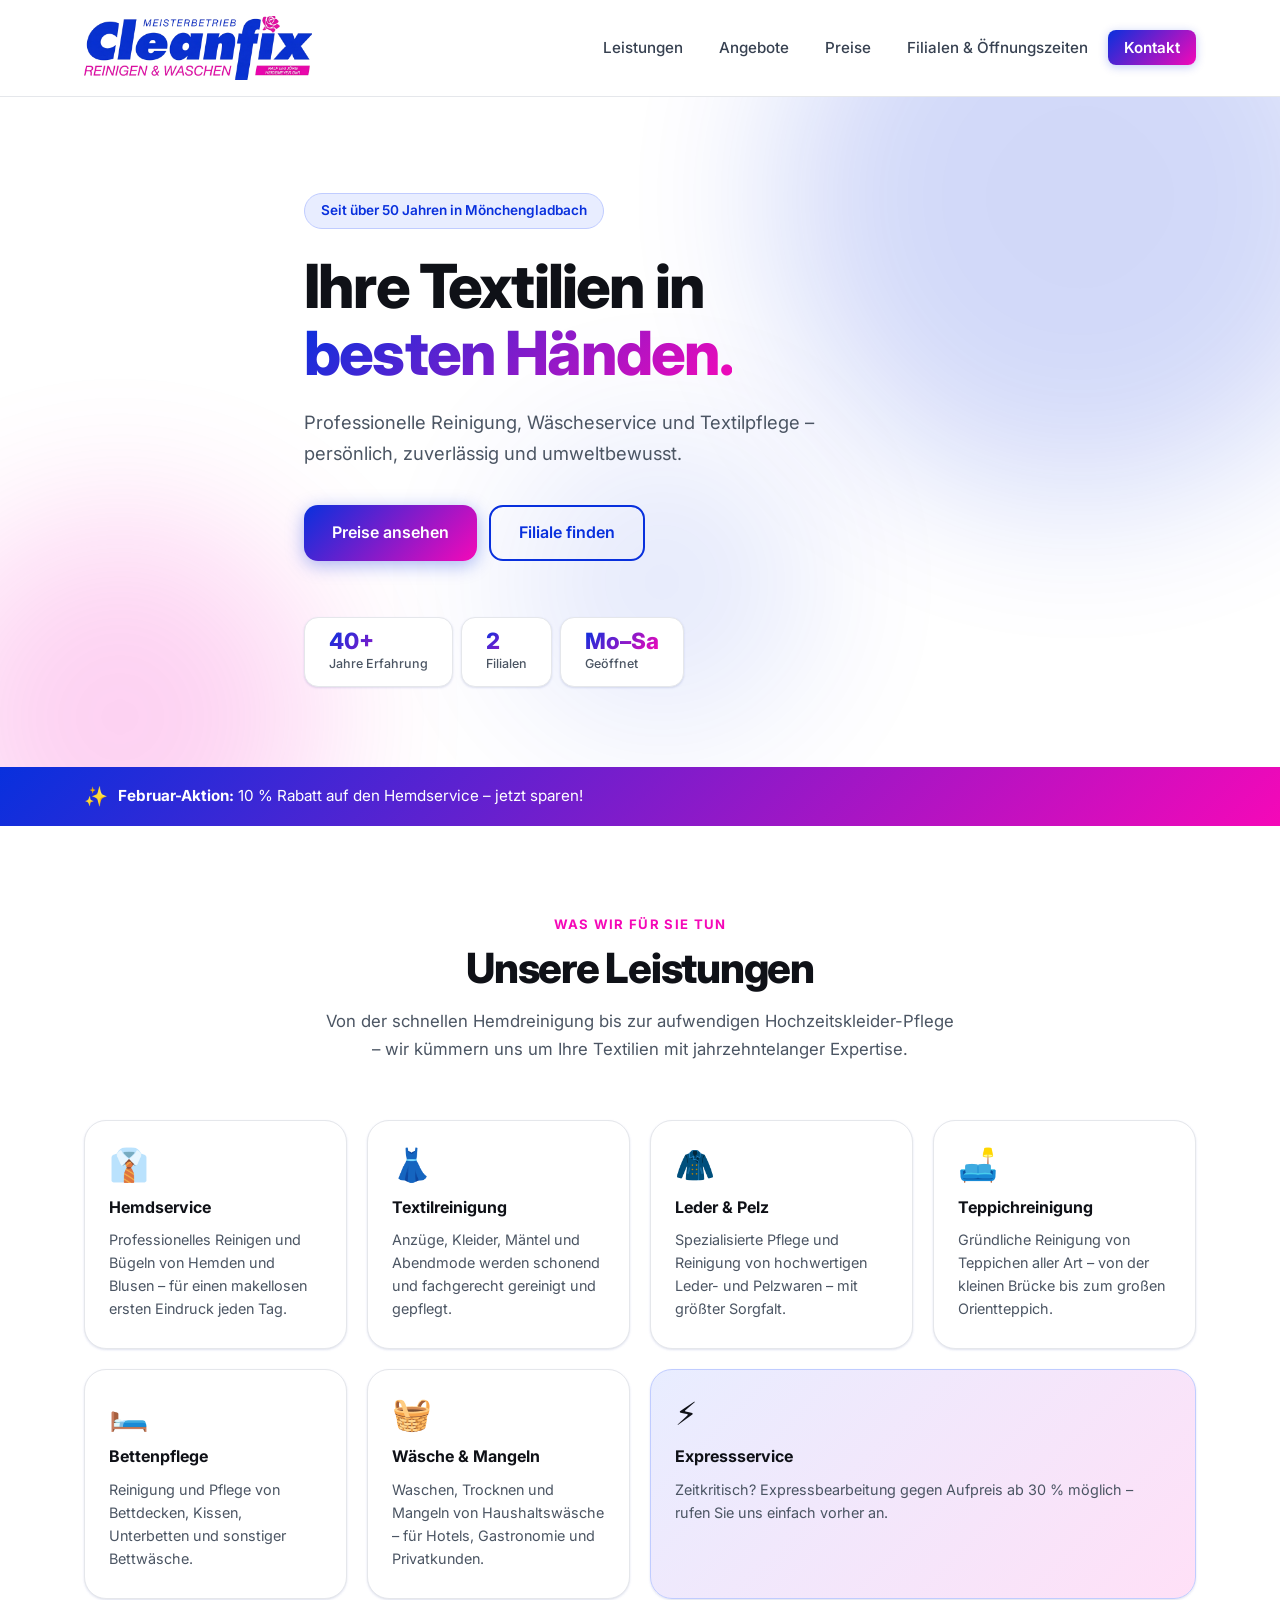
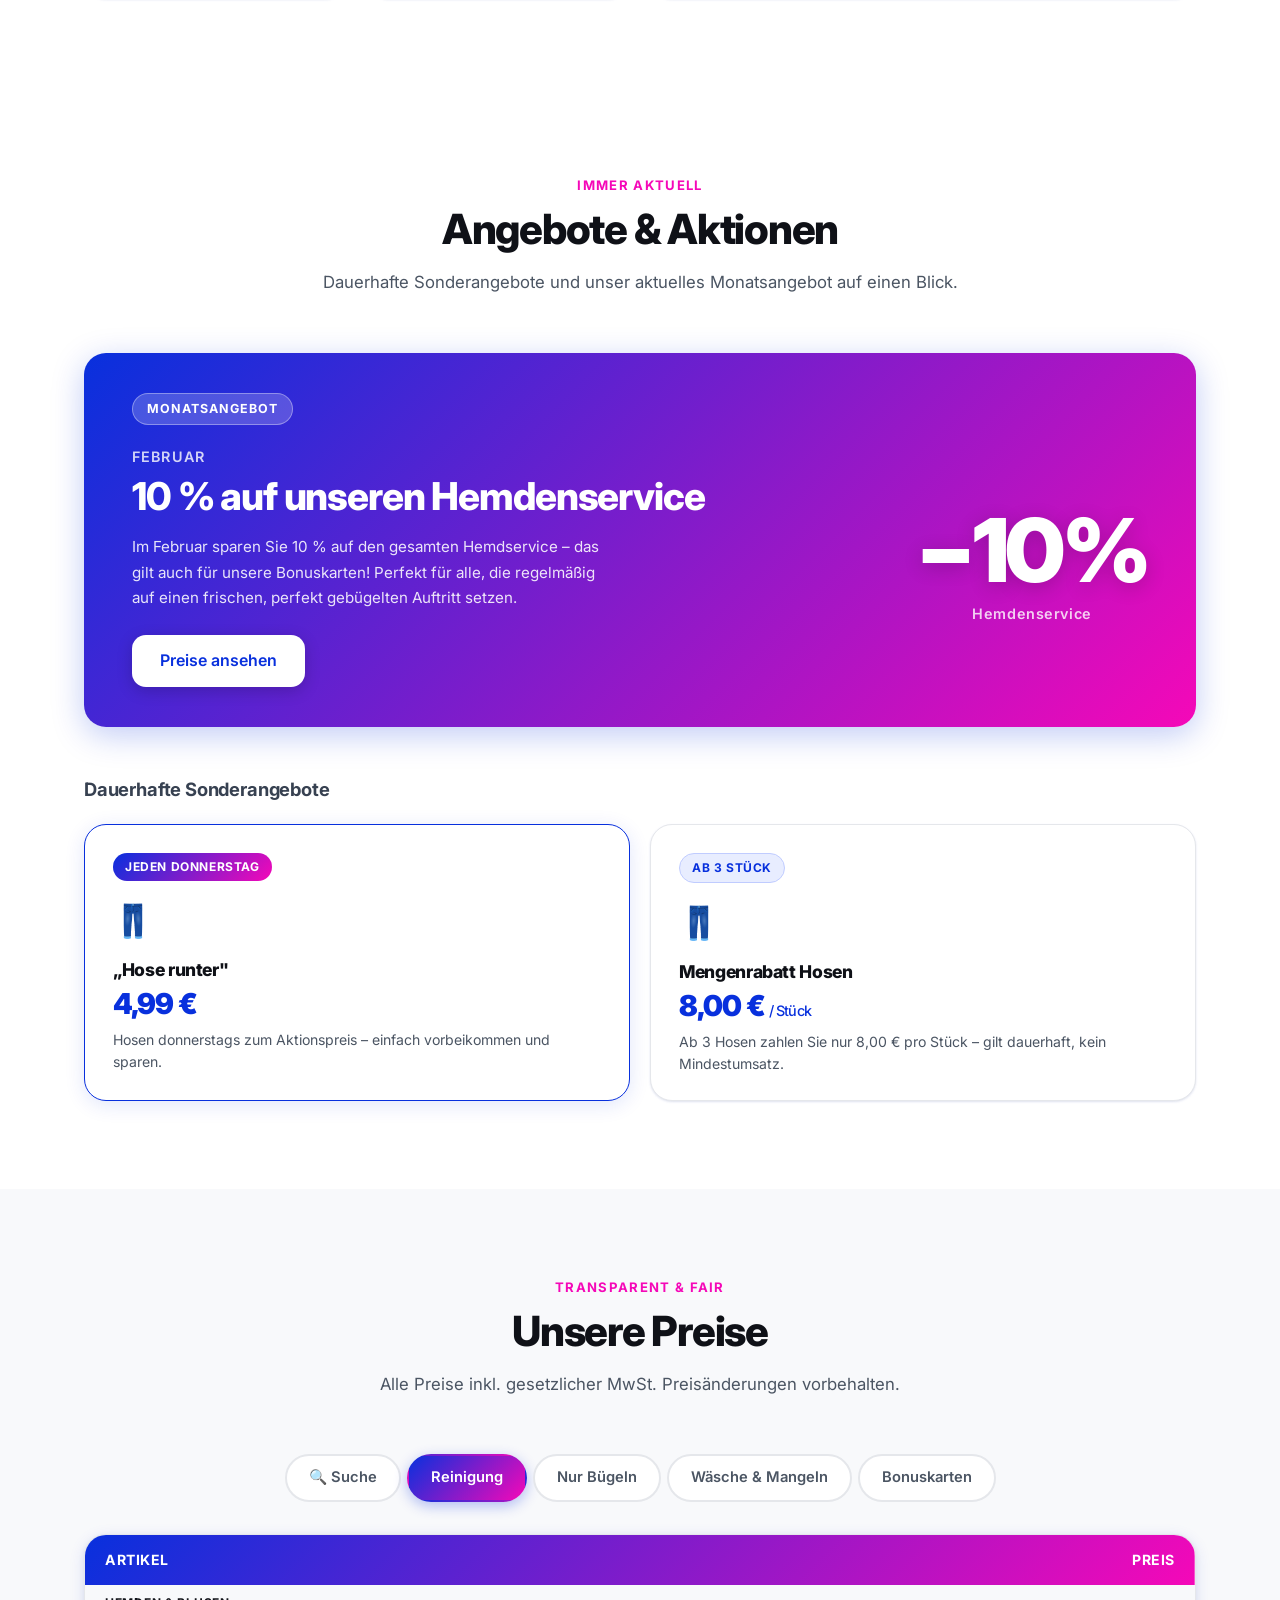
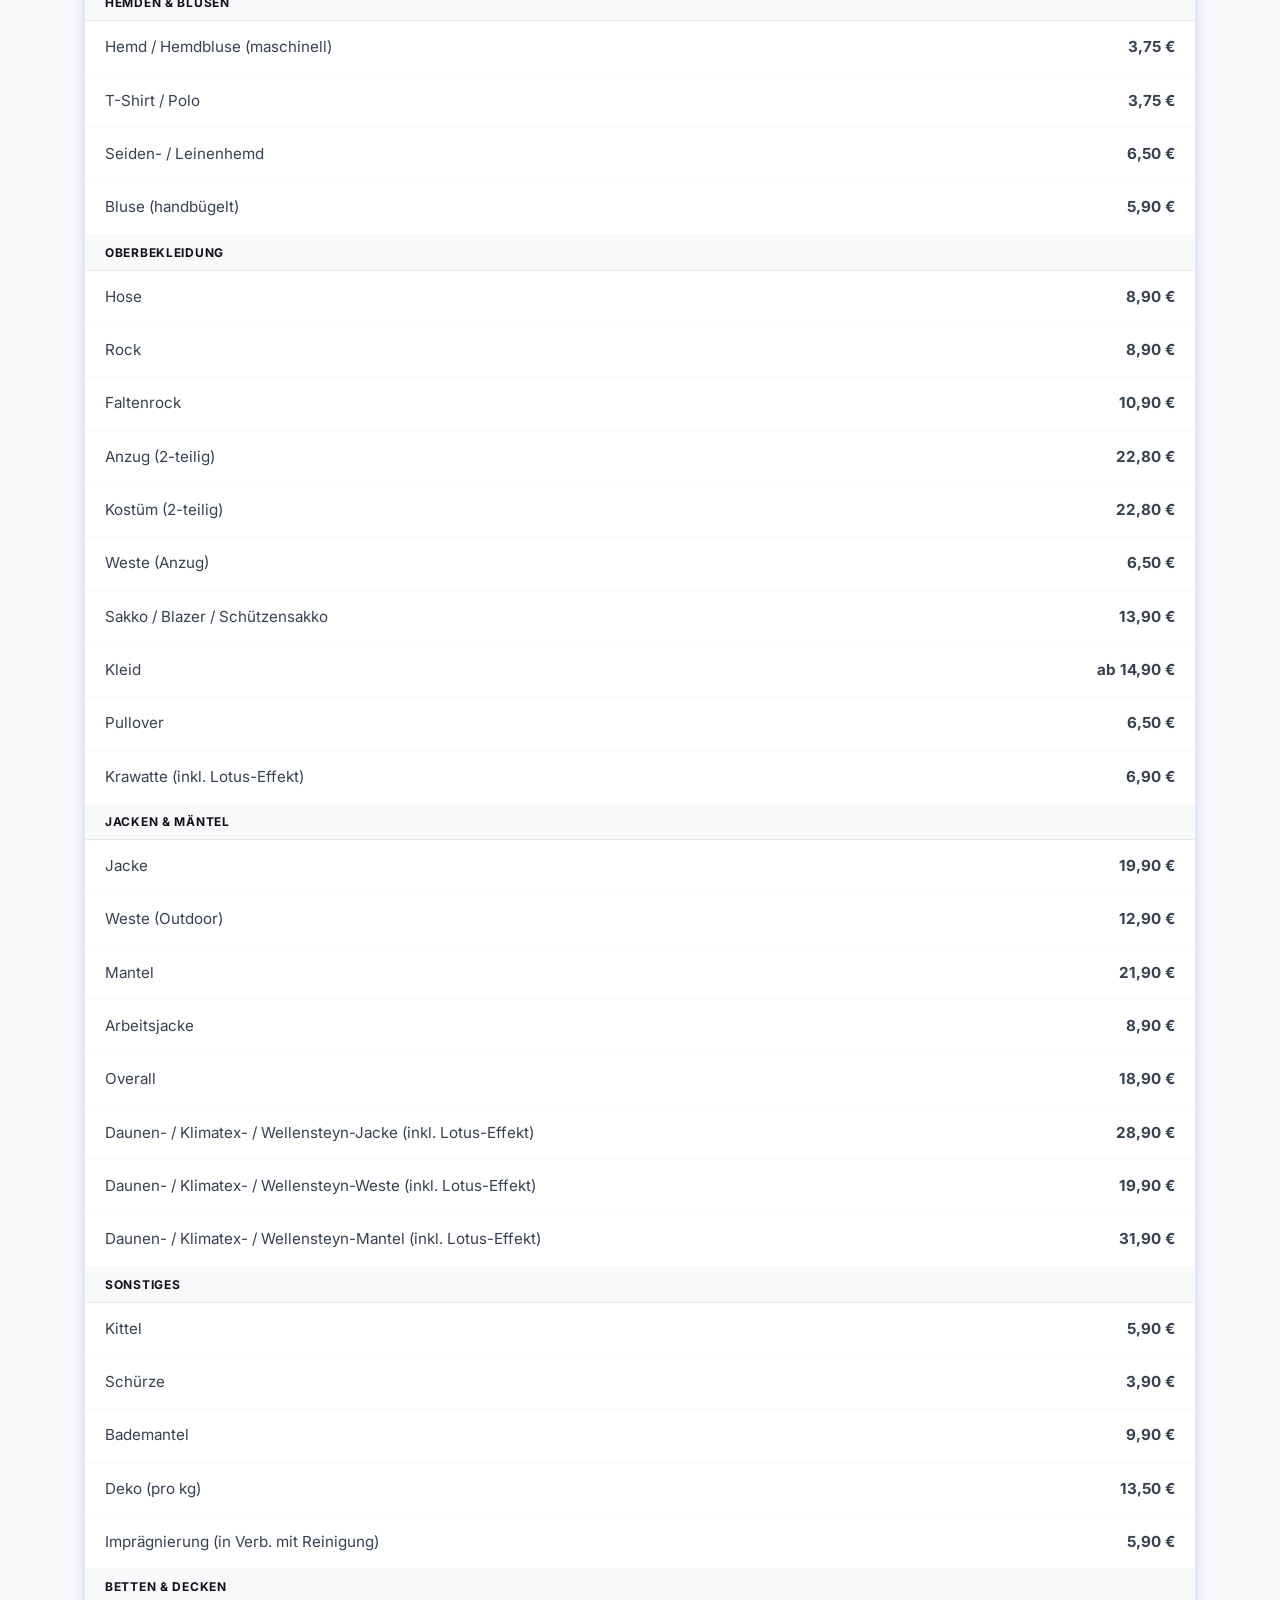
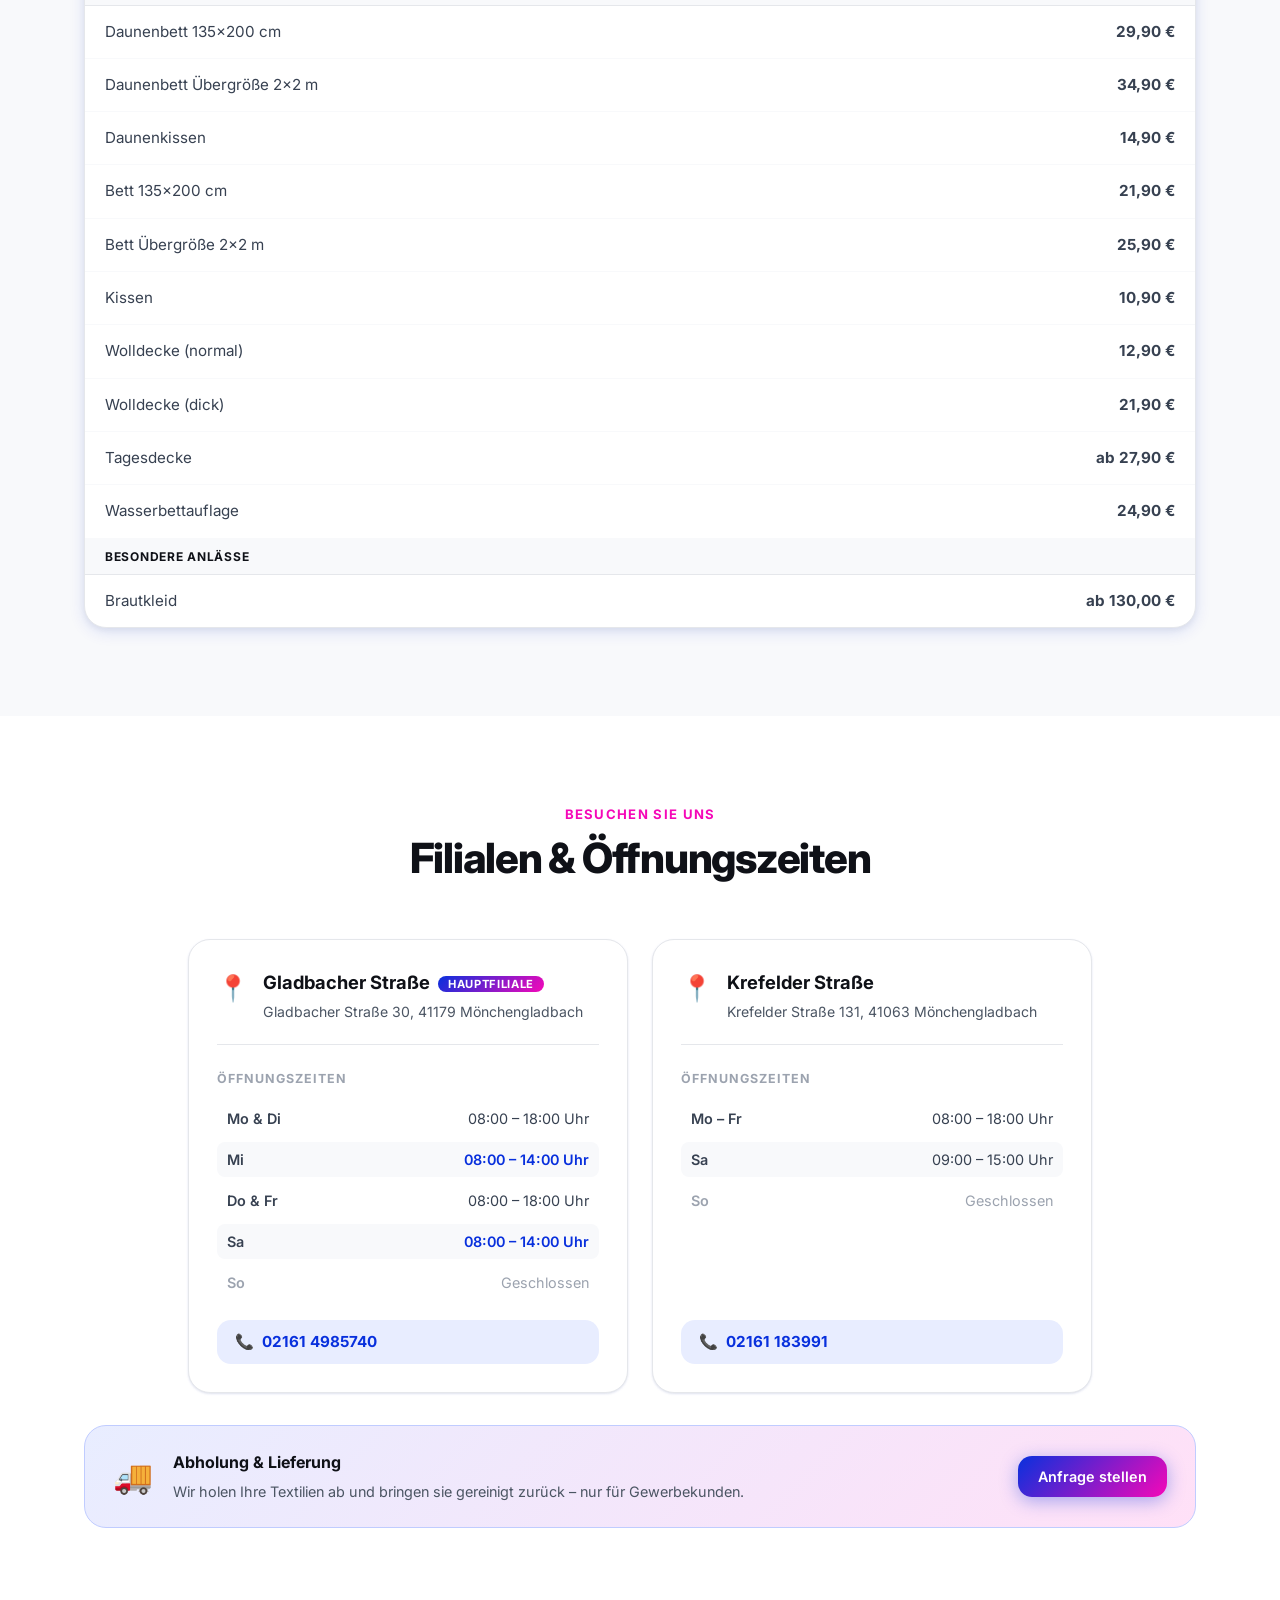
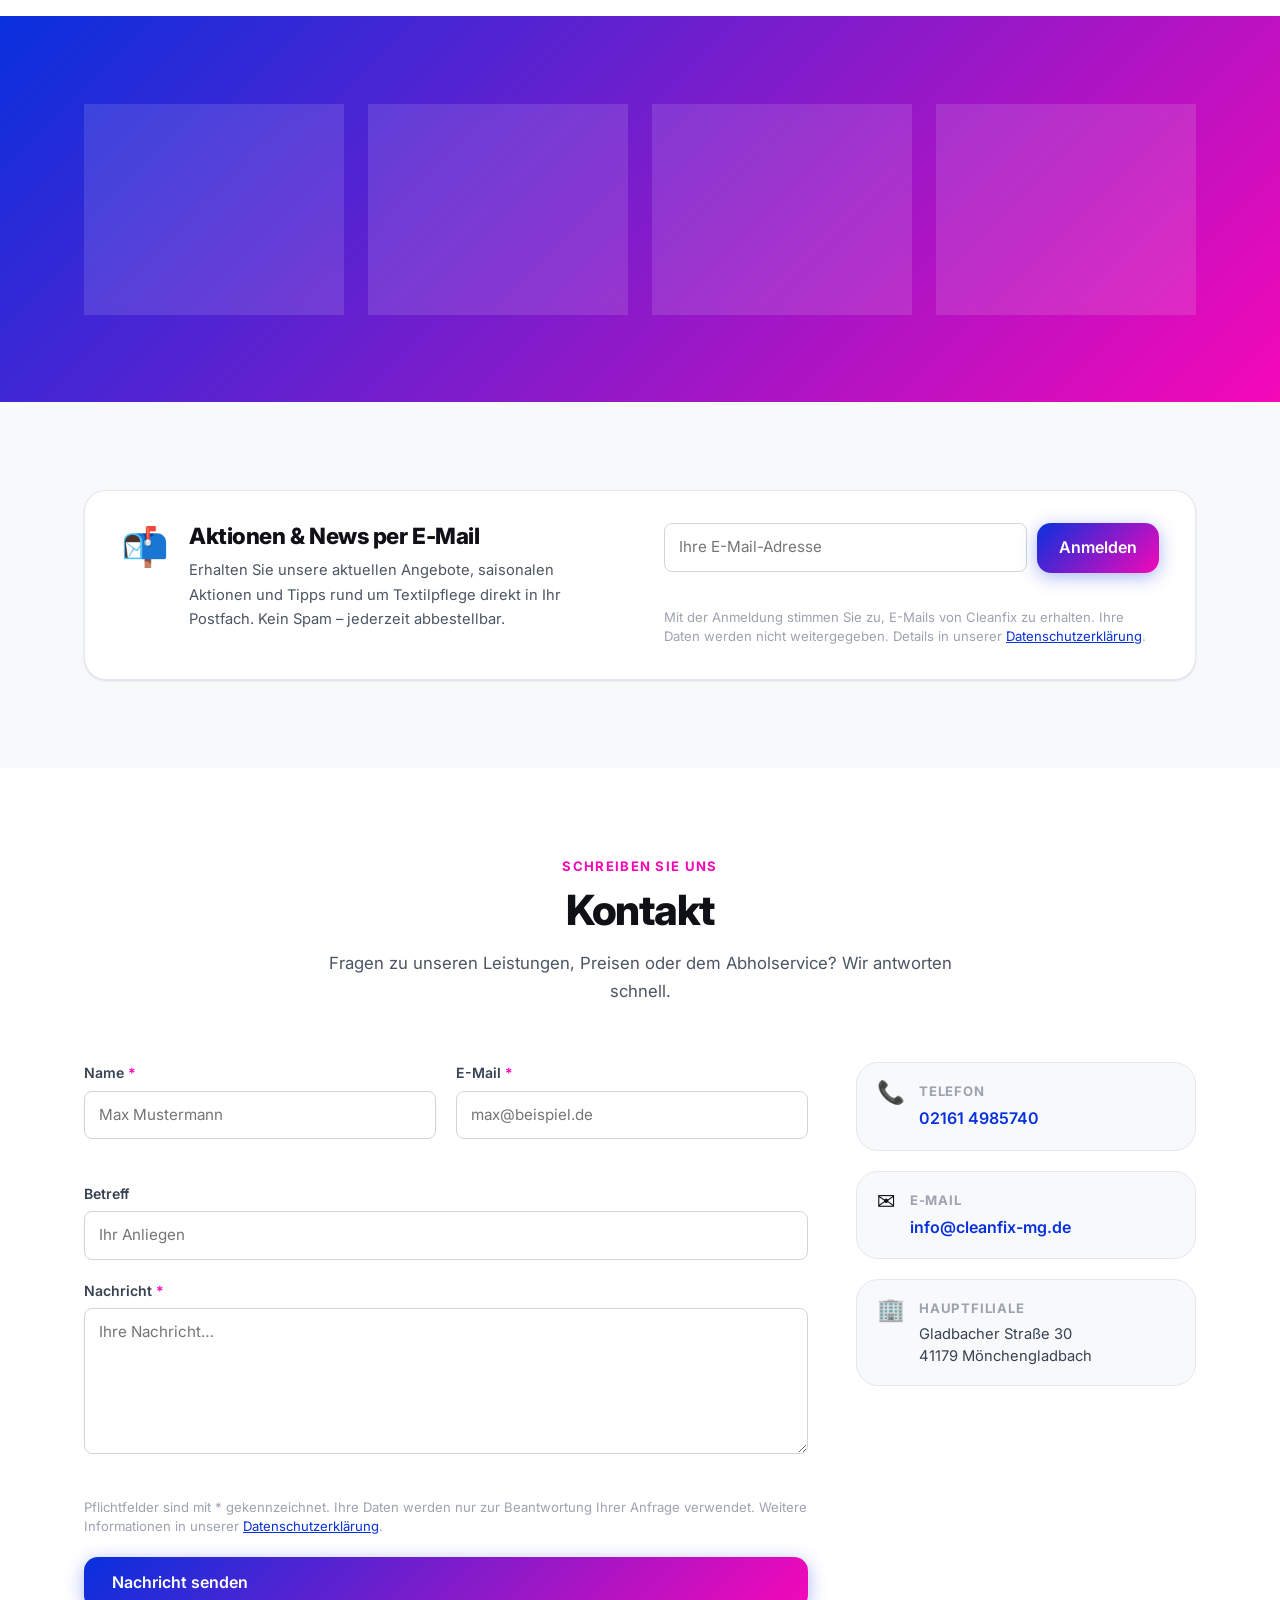
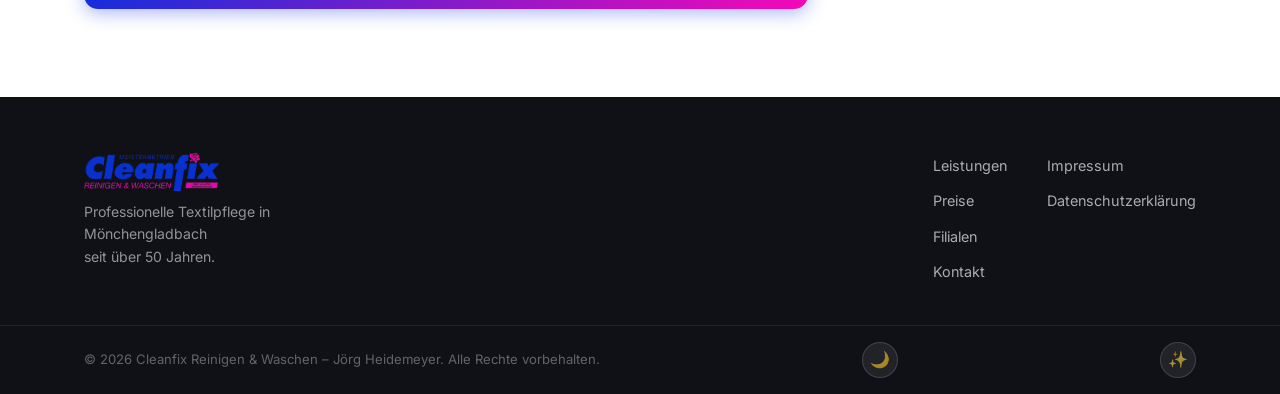
==== commit 24e029b1: "Fix VIP bonus card showing 59 X's instead of 65 The Hemden-VIP-Karte's shirt grid was missing 6 .shi" ====
--- a/Cleanfix/index.html
+++ b/Cleanfix/index.html
@@ -441,6 +441,9 @@
                 <span class="shirt-cross" aria-hidden="true"></span><span class="shirt-cross" aria-hidden="true"></span>
                 <span class="shirt-cross" aria-hidden="true"></span><span class="shirt-cross" aria-hidden="true"></span>
                 <span class="shirt-cross" aria-hidden="true"></span><span class="shirt-cross" aria-hidden="true"></span>
+                <span class="shirt-cross" aria-hidden="true"></span><span class="shirt-cross" aria-hidden="true"></span>
+                <span class="shirt-cross" aria-hidden="true"></span><span class="shirt-cross" aria-hidden="true"></span>
+                <span class="shirt-cross" aria-hidden="true"></span><span class="shirt-cross" aria-hidden="true"></span>
                 <span class="shirt-cross" aria-hidden="true"></span>
               </div>
               <div class="bonus-shirt-count"><strong>65</strong> Hemden <span class="bonus-gratis">(50 + 15 gratis)</span></div>
--- a/Cleanfix/style.css
+++ b/Cleanfix/style.css
@@ -151,6 +151,11 @@
   background: var(--white);
   line-height: 1.6;
   -webkit-font-smoothing: antialiased;
+  /* Prevent browser scroll-anchoring from compensating when the sticky
+     header shrinks/grows — it would otherwise produce synthetic scroll
+     events that fight the .scrolled toggle and cause an expand/contract
+     loop. See sticky-nav handler in main.js. */
+  overflow-anchor: none;
 }
 
 img, svg { display: block; max-width: 100%; }
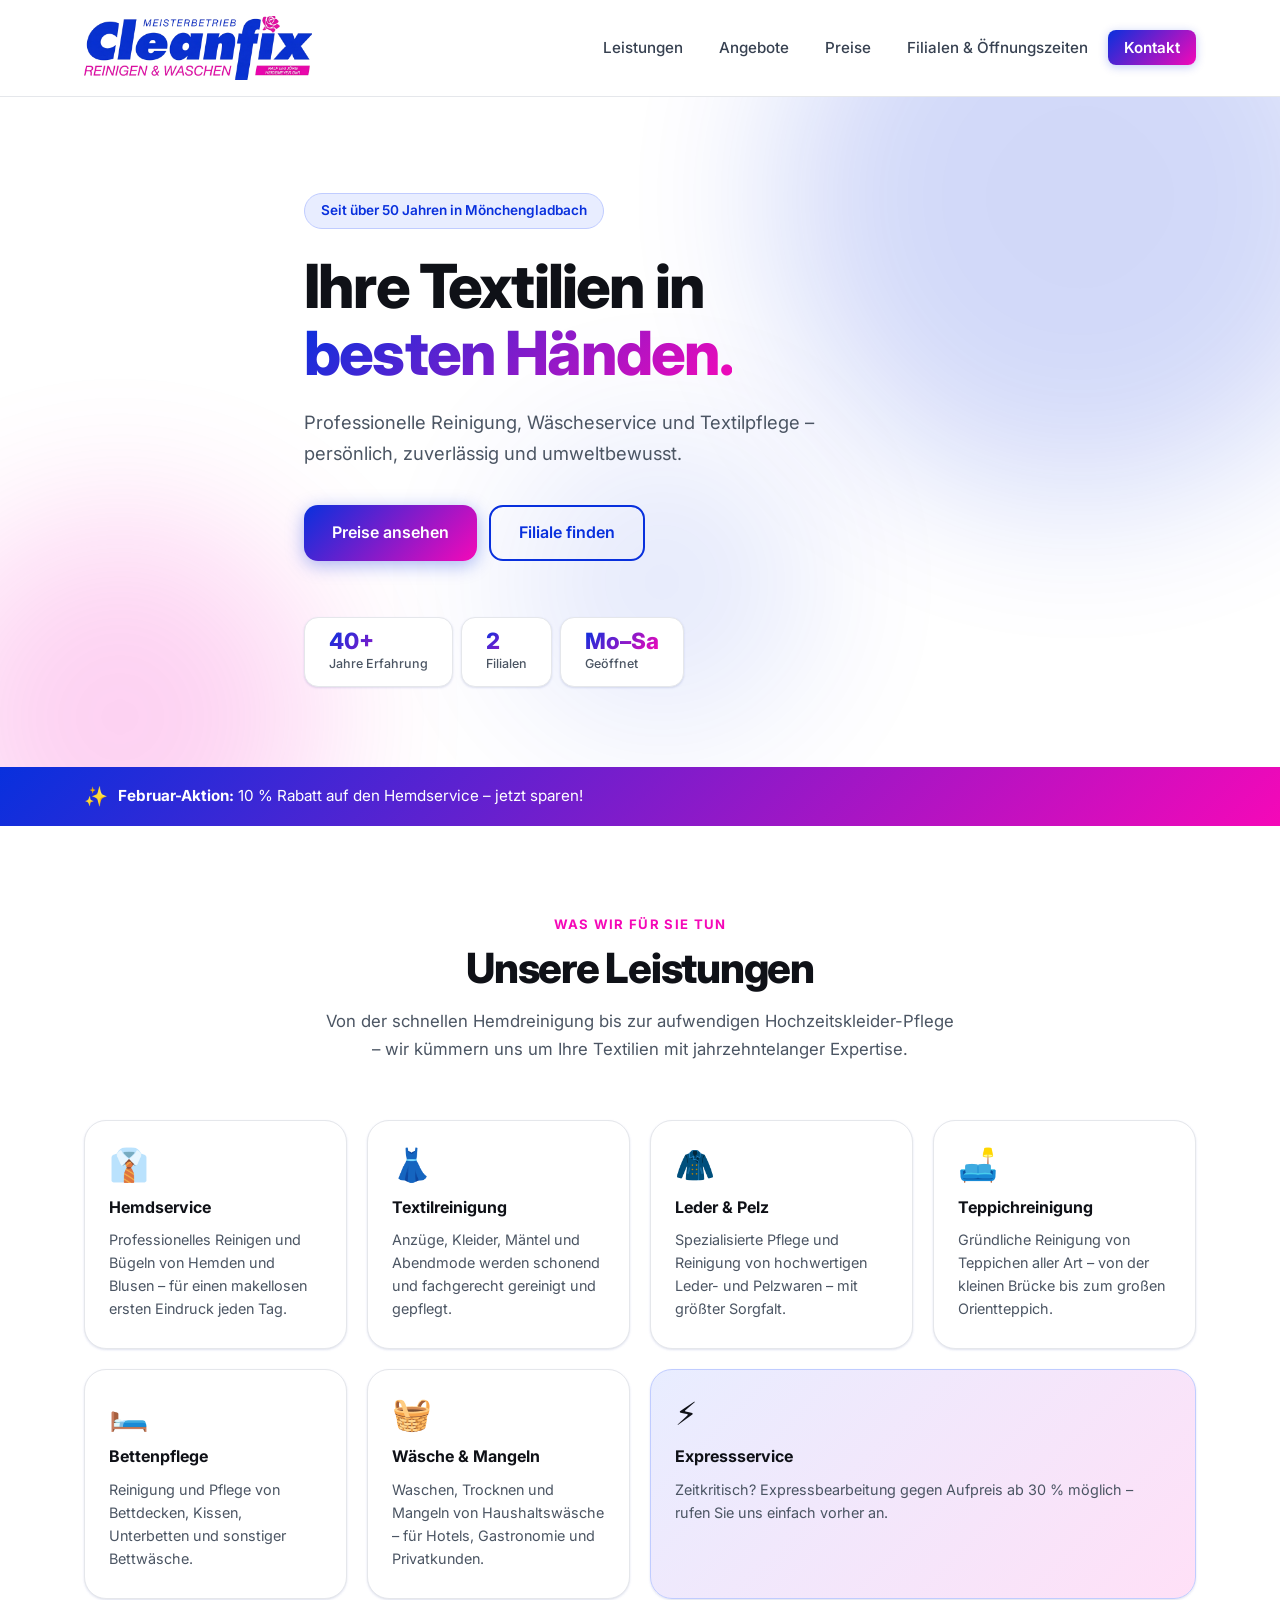
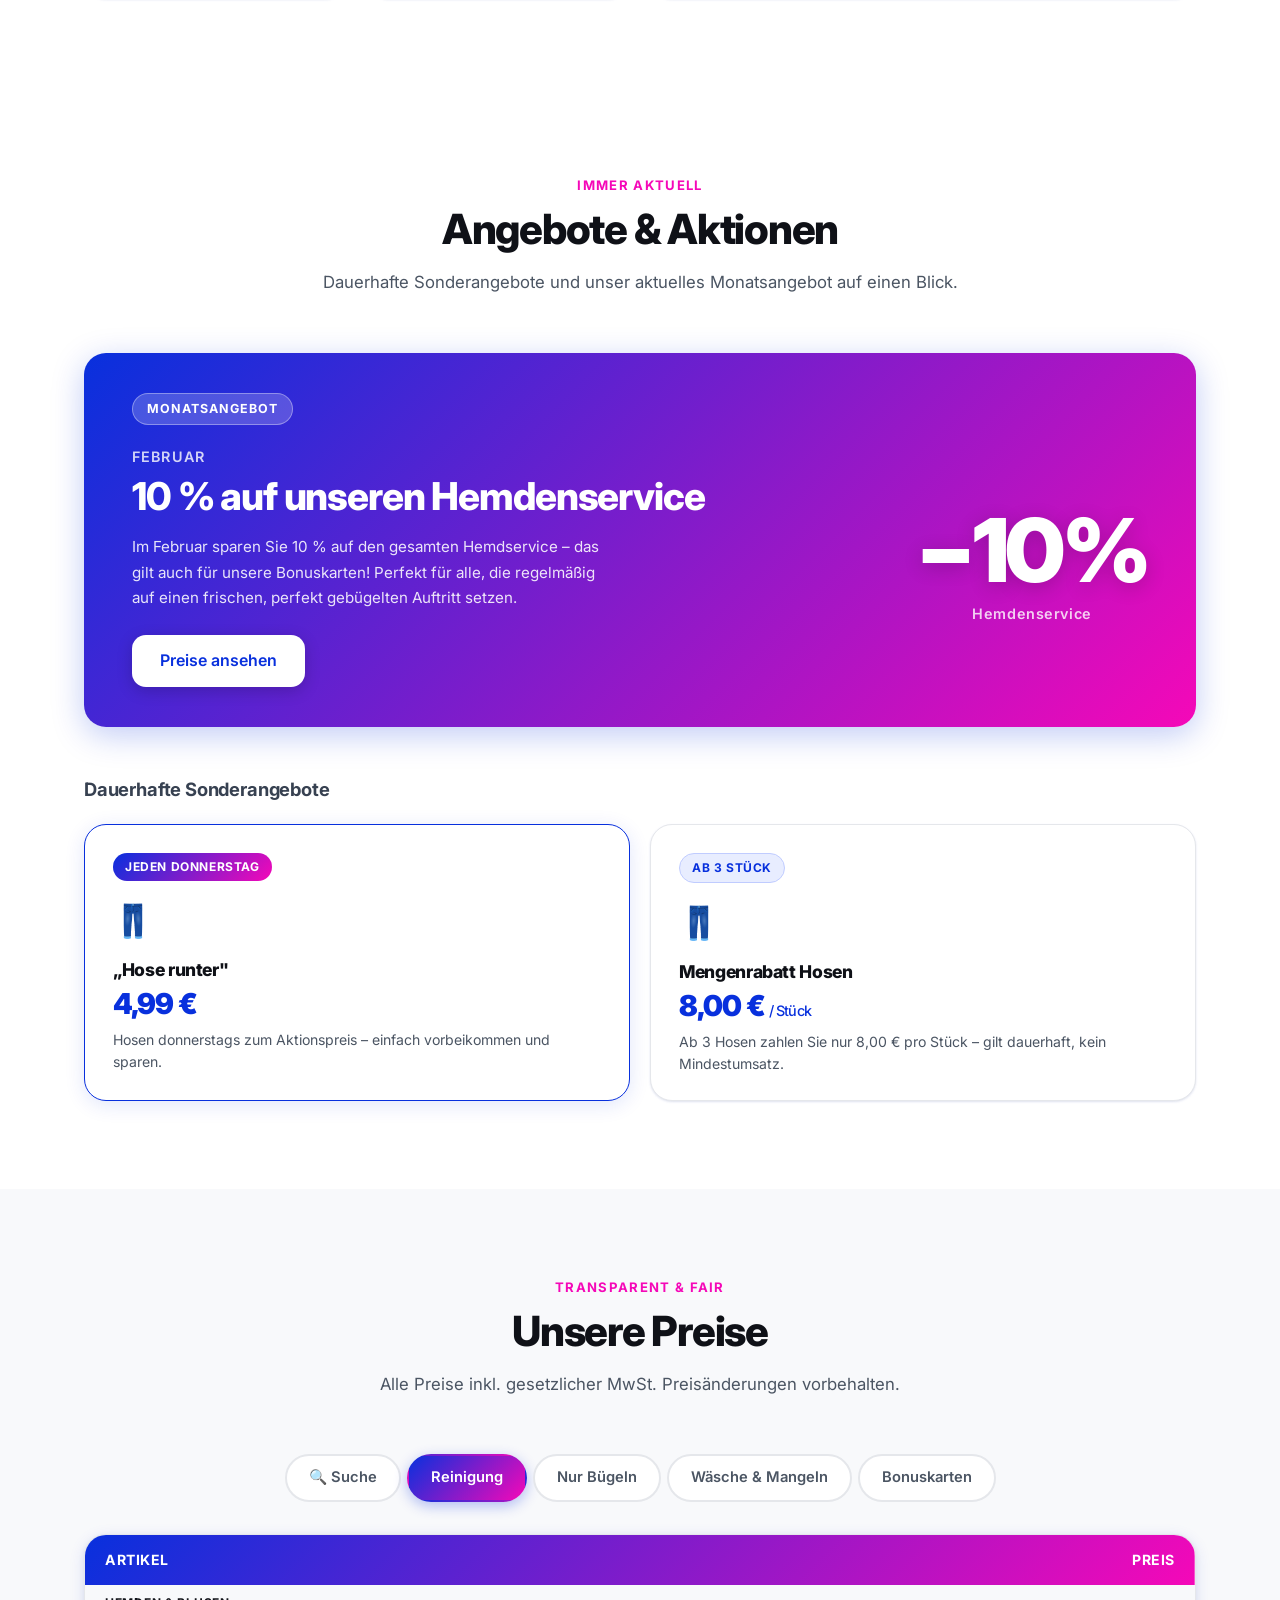
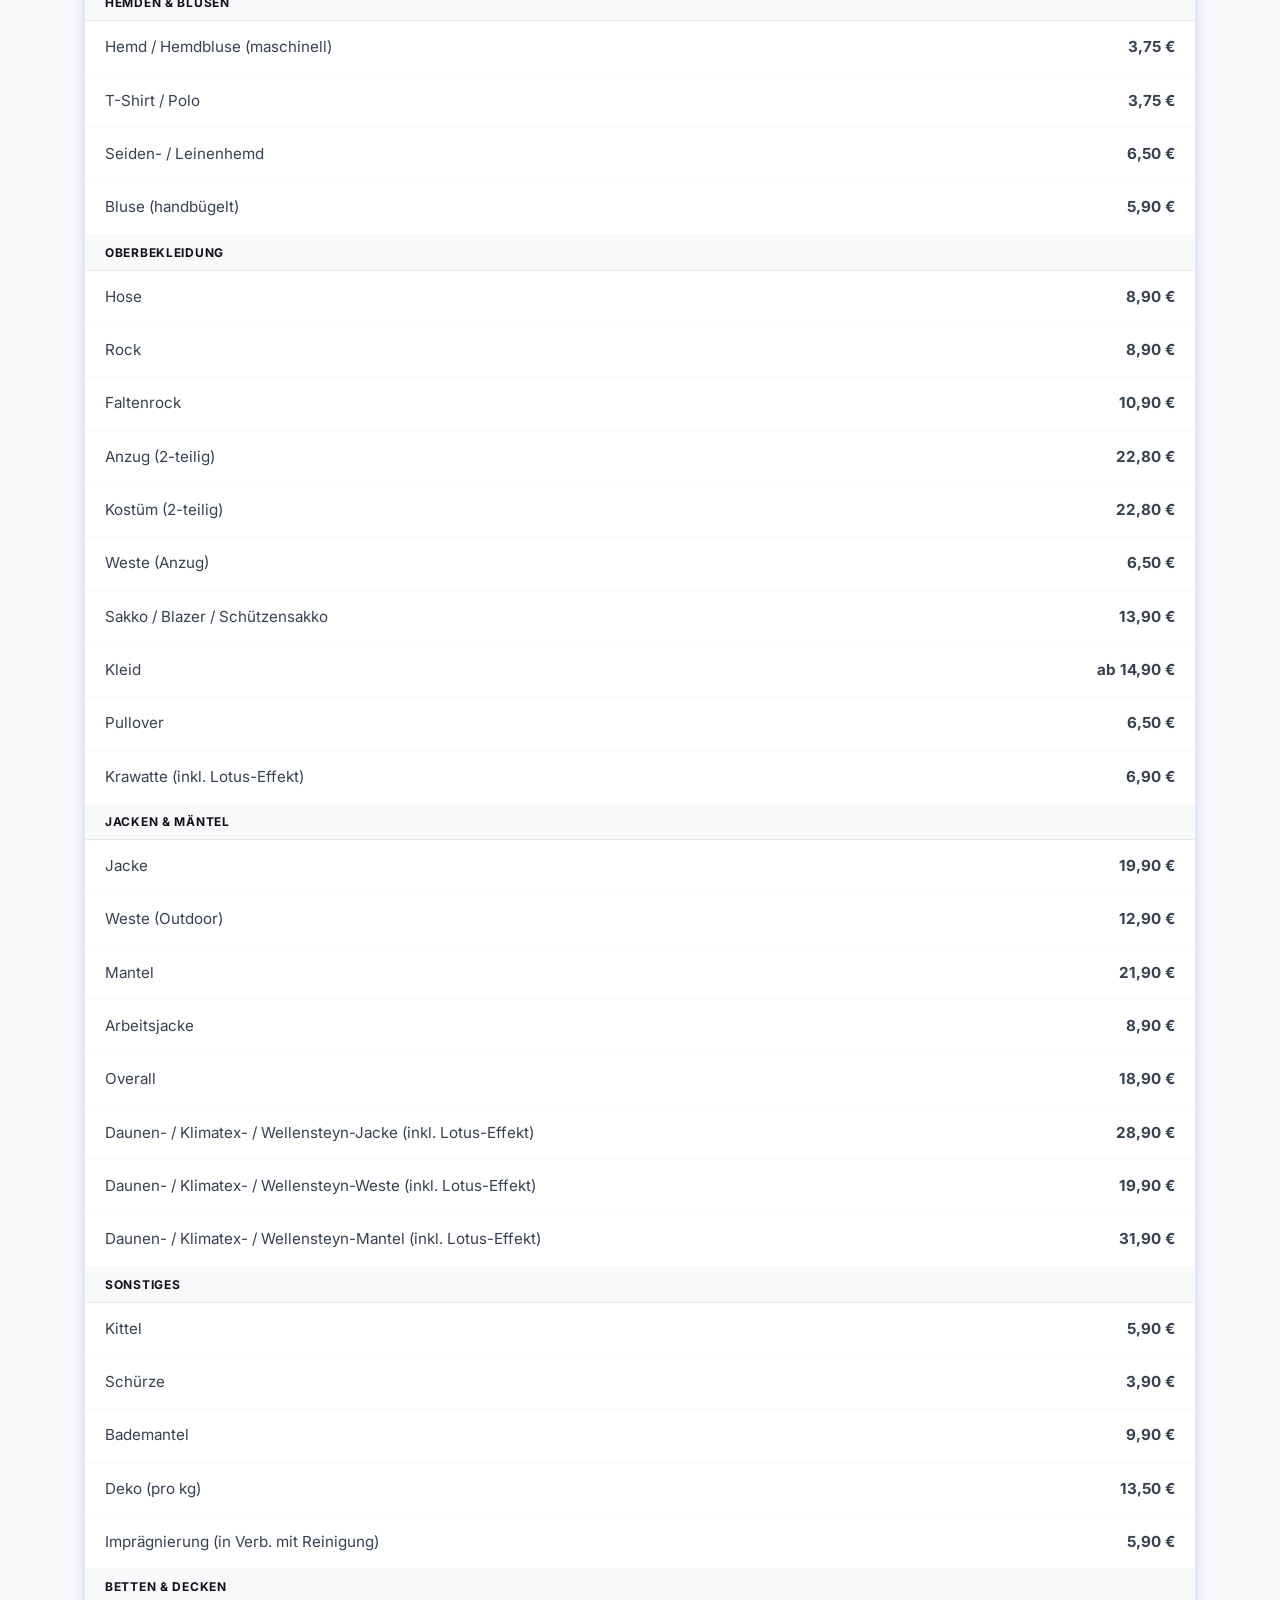
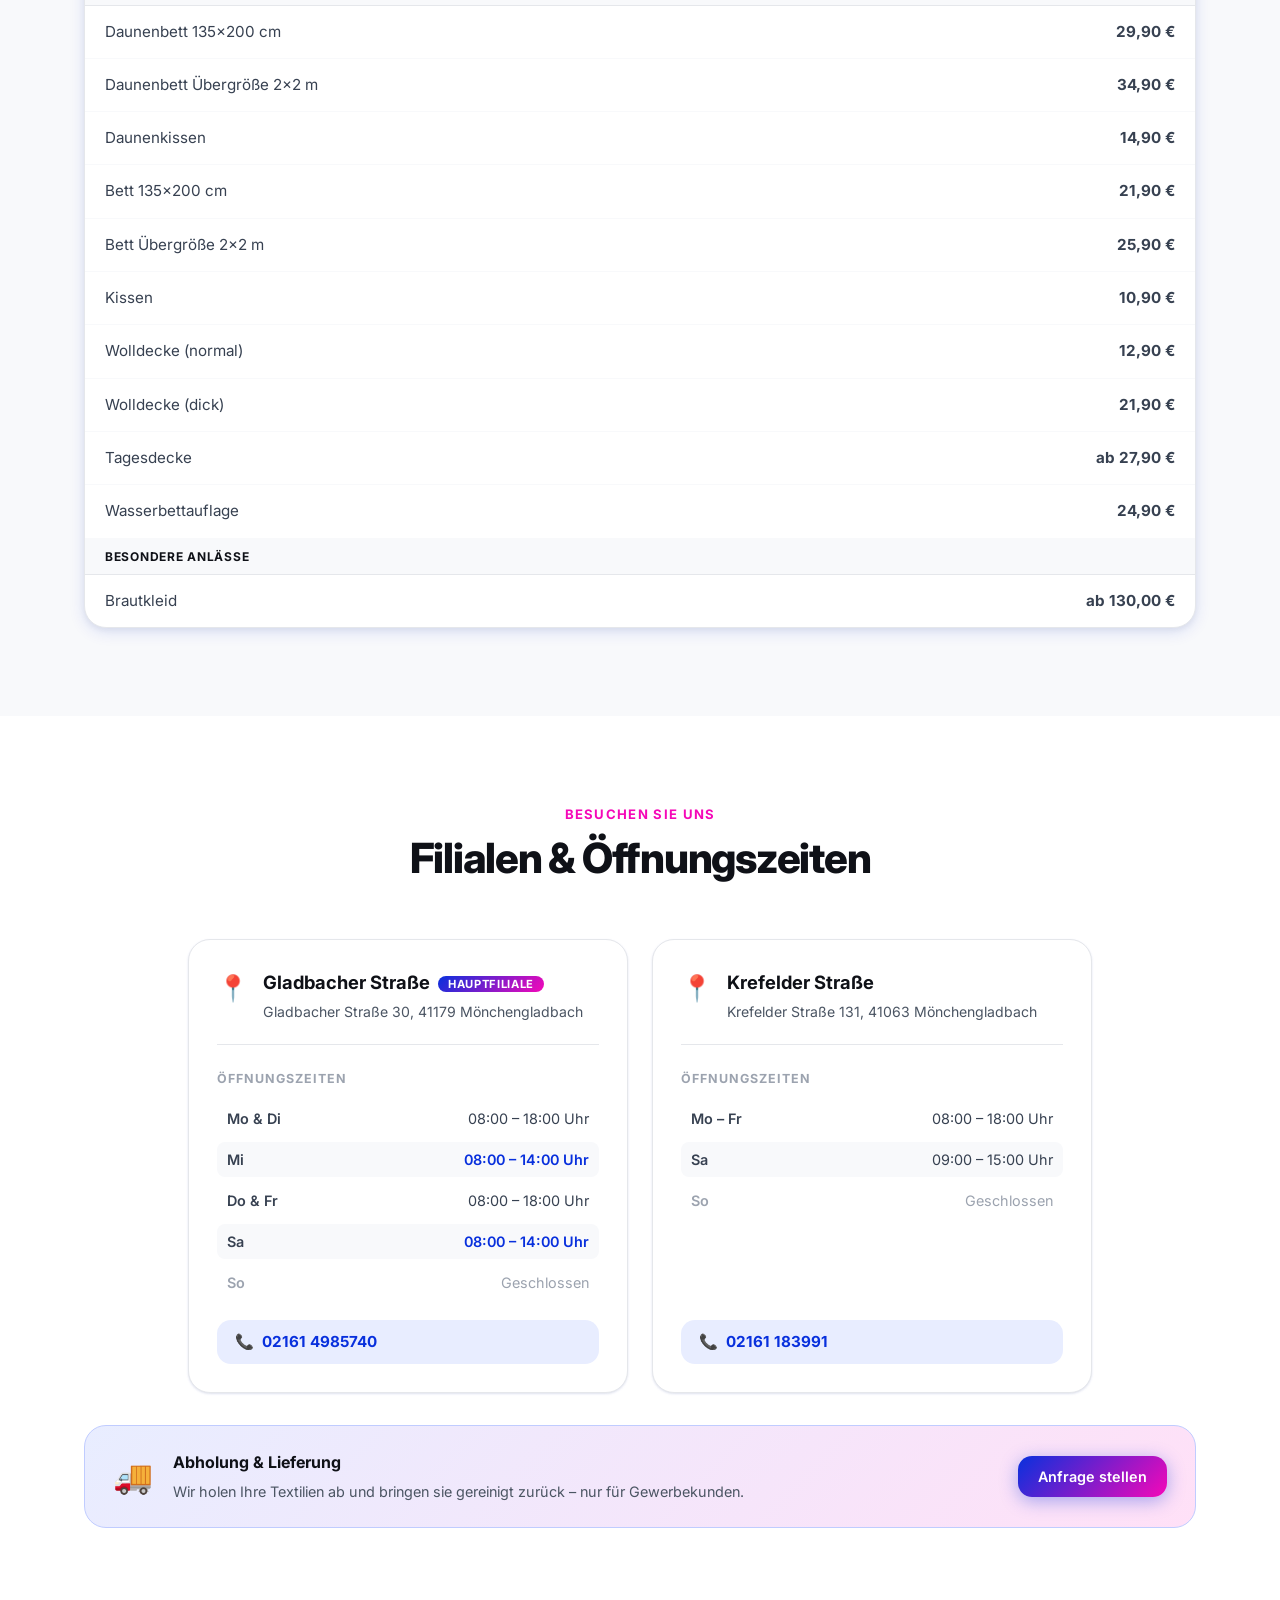
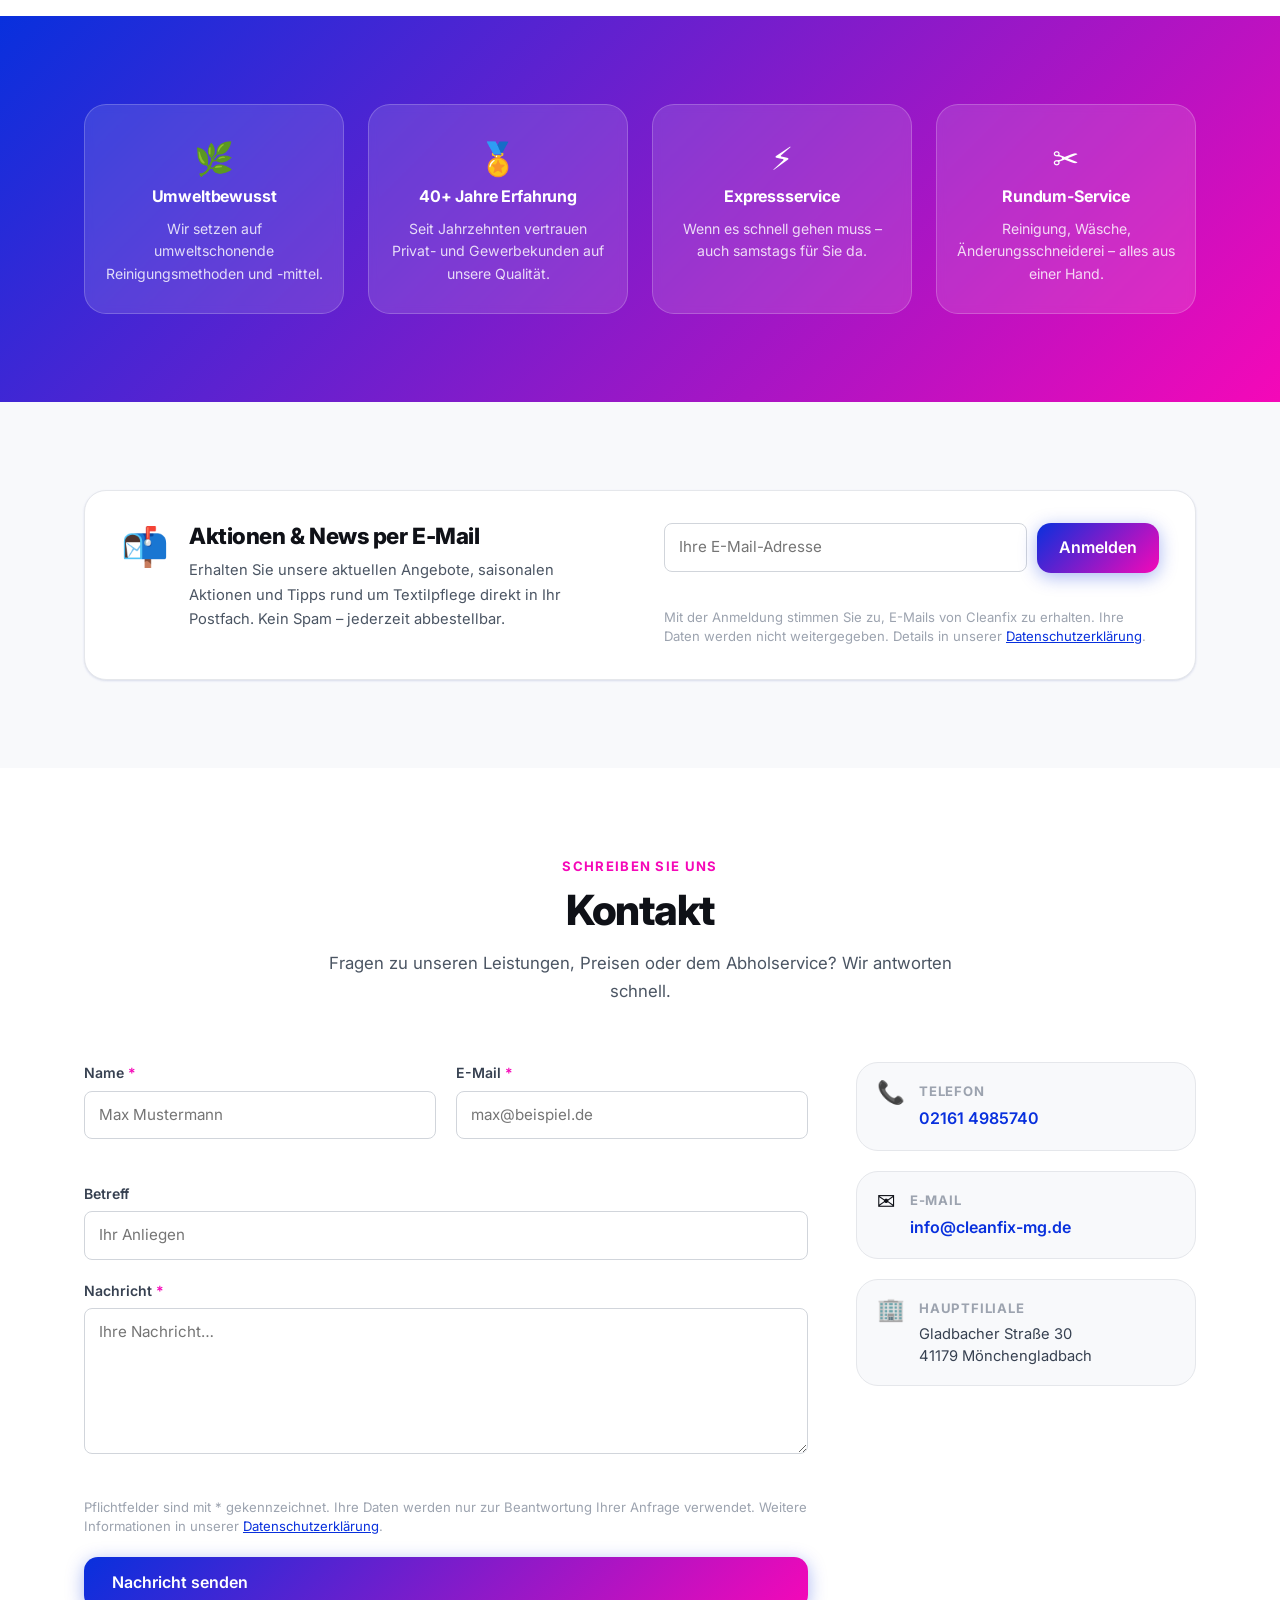
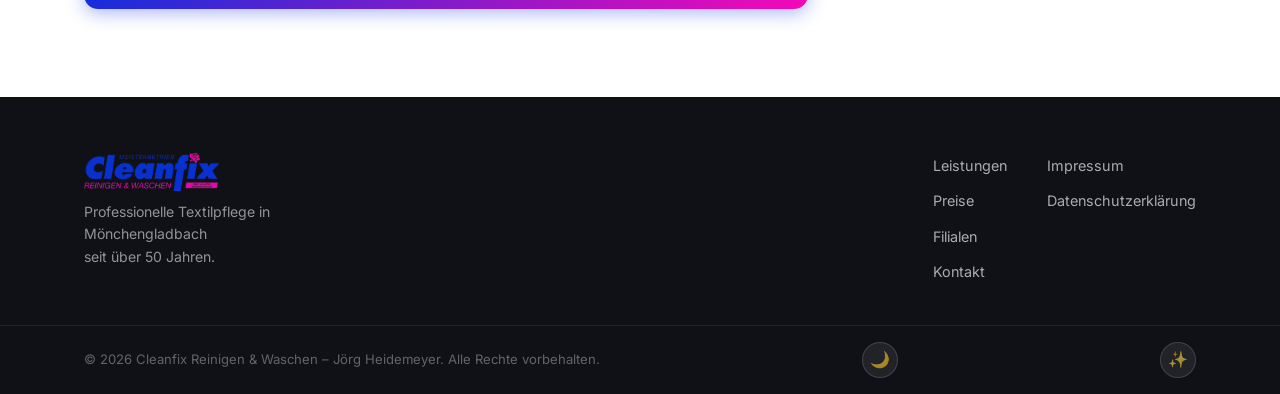
==== commit 7a06affd: "Add bonus card price editor to admin panel The Bonuskarten tab in the price editor had no way to cha" ====
--- a/Cleanfix/index.html
+++ b/Cleanfix/index.html
@@ -343,7 +343,7 @@
           <div class="bonus-grid">
 
             <!-- Bonus-Karte -->
-            <div class="bonus-card">
+            <div class="bonus-card" data-bonus-id="bonus">
               <div class="bonus-label">Hemden-Bonus-Karte</div>
               <div class="bonus-shirt-grid" aria-label="11 Hemden">
                 <span class="shirt-cross" aria-hidden="true"></span><span class="shirt-cross" aria-hidden="true"></span>
@@ -360,7 +360,7 @@
             </div>
 
             <!-- Finish-Karte -->
-            <div class="bonus-card">
+            <div class="bonus-card" data-bonus-id="finish">
               <div class="bonus-label">Hemden-Finish-Karte</div>
               <div class="bonus-shirt-grid" aria-label="22 Hemden">
                 <span class="shirt-cross" aria-hidden="true"></span><span class="shirt-cross" aria-hidden="true"></span>
@@ -382,7 +382,7 @@
             </div>
 
             <!-- Premium-Karte (popular) -->
-            <div class="bonus-card bonus-card--popular">
+            <div class="bonus-card bonus-card--popular" data-bonus-id="premium">
               <div class="bonus-popular-tag">Beliebt</div>
               <div class="bonus-label">Hemden-Premium-Karte</div>
               <div class="bonus-shirt-grid" aria-label="30 Hemden">
@@ -409,7 +409,7 @@
             </div>
 
             <!-- VIP-Karte -->
-            <div class="bonus-card">
+            <div class="bonus-card" data-bonus-id="vip">
               <div class="bonus-label">Hemden-VIP-Karte</div>
               <div class="bonus-shirt-grid" aria-label="65 Hemden">
                 <span class="shirt-cross" aria-hidden="true"></span><span class="shirt-cross" aria-hidden="true"></span>
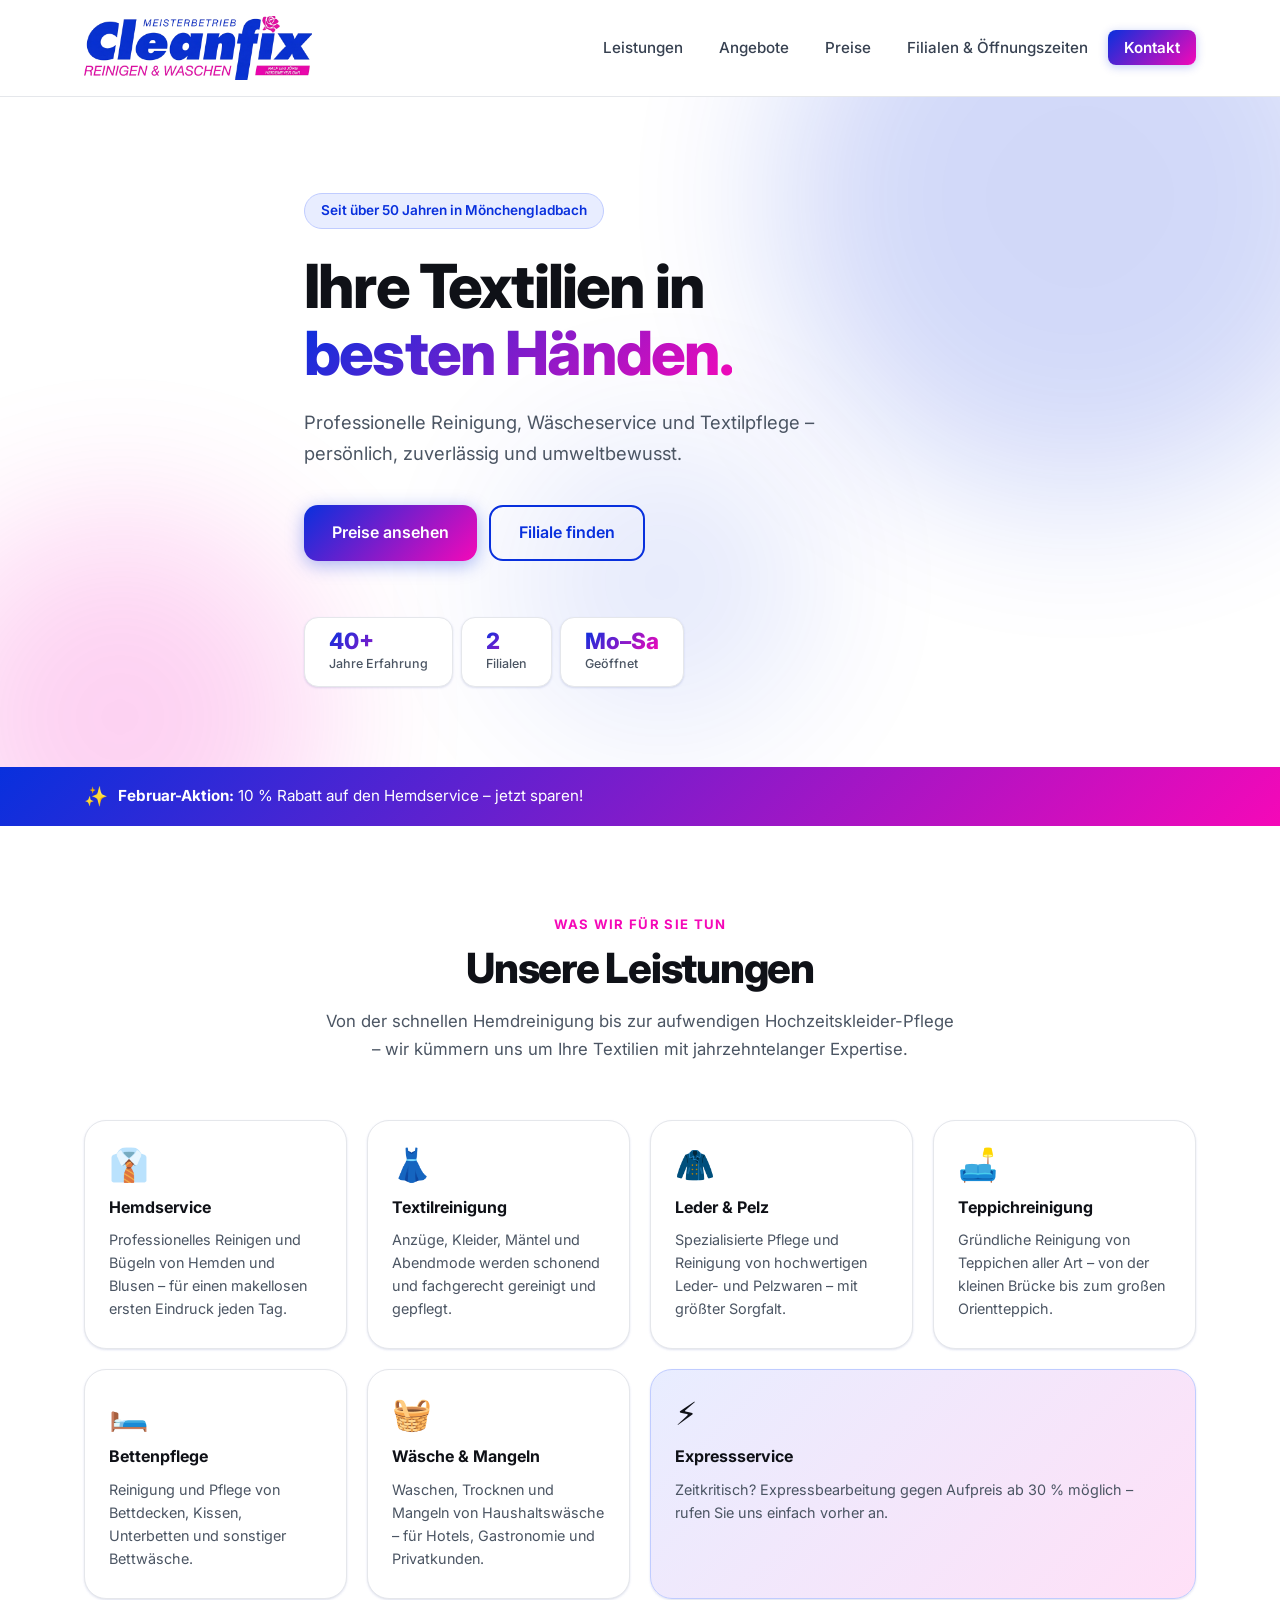
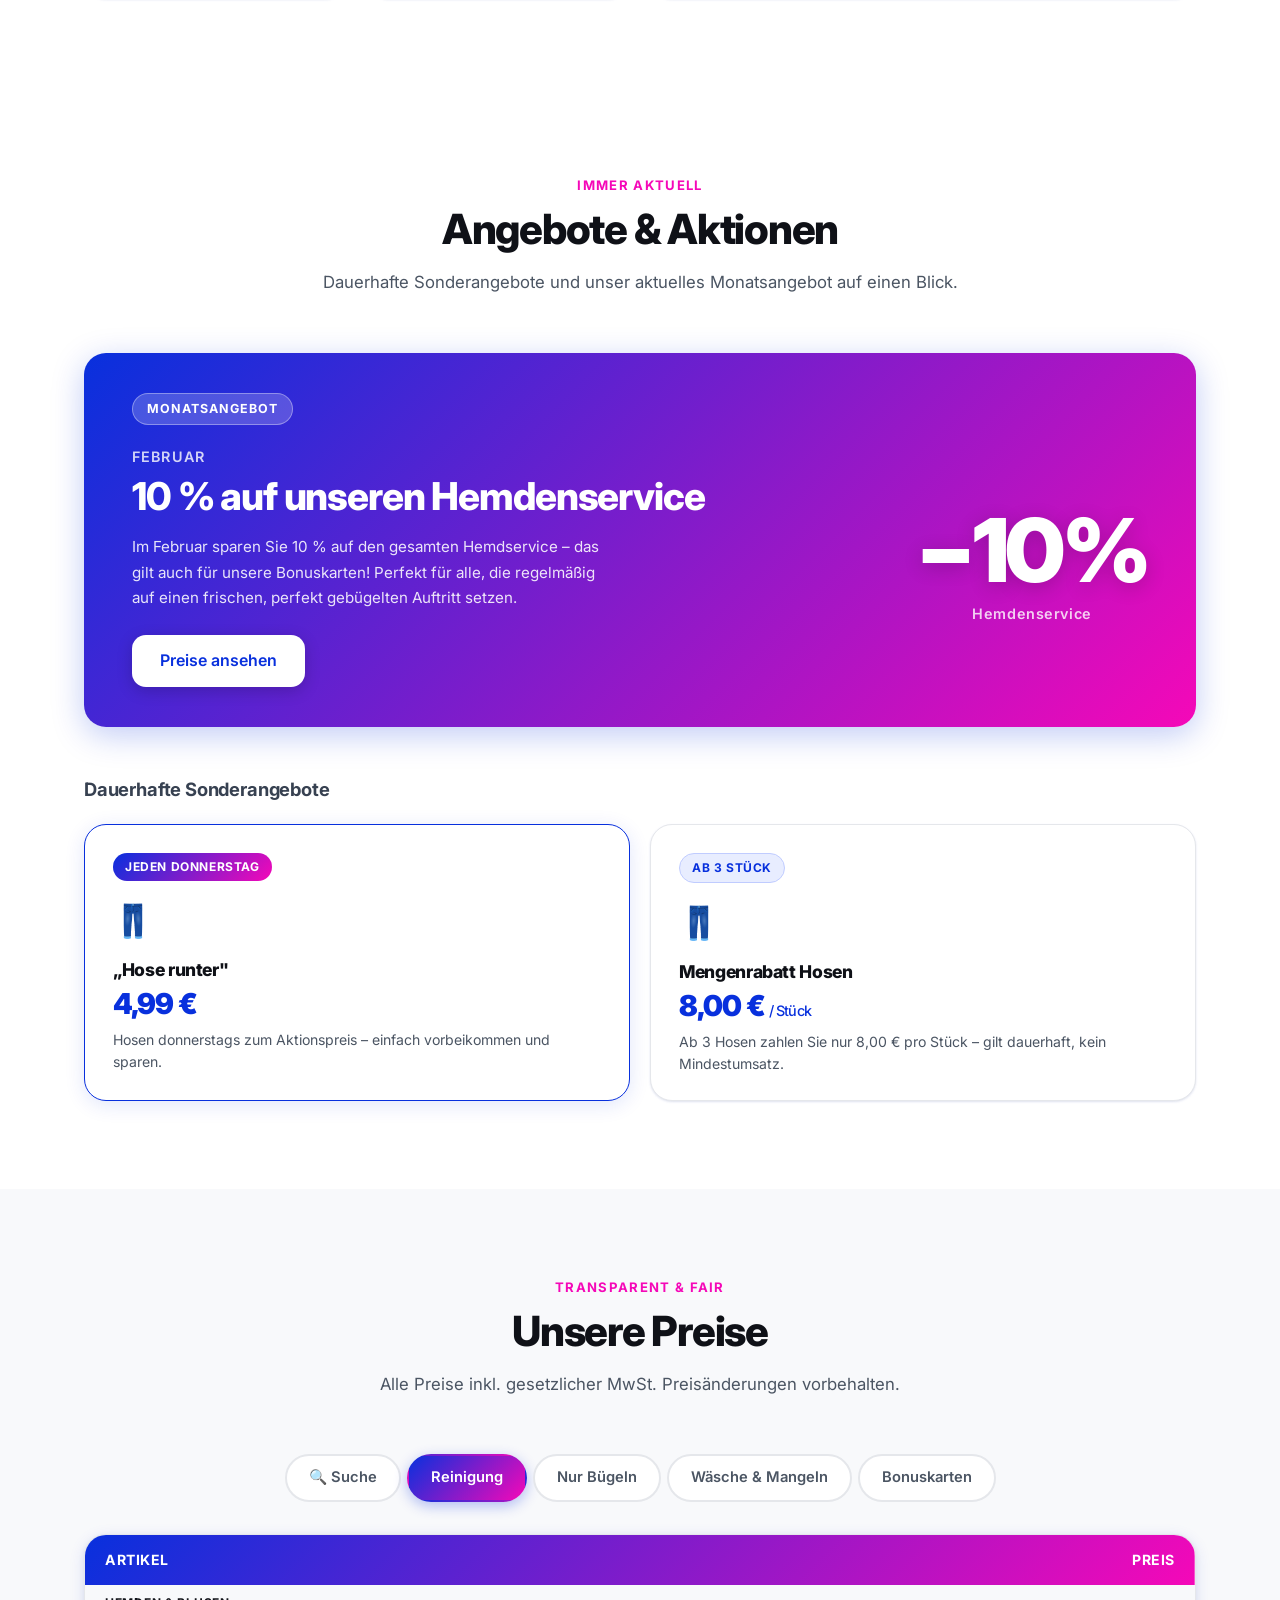
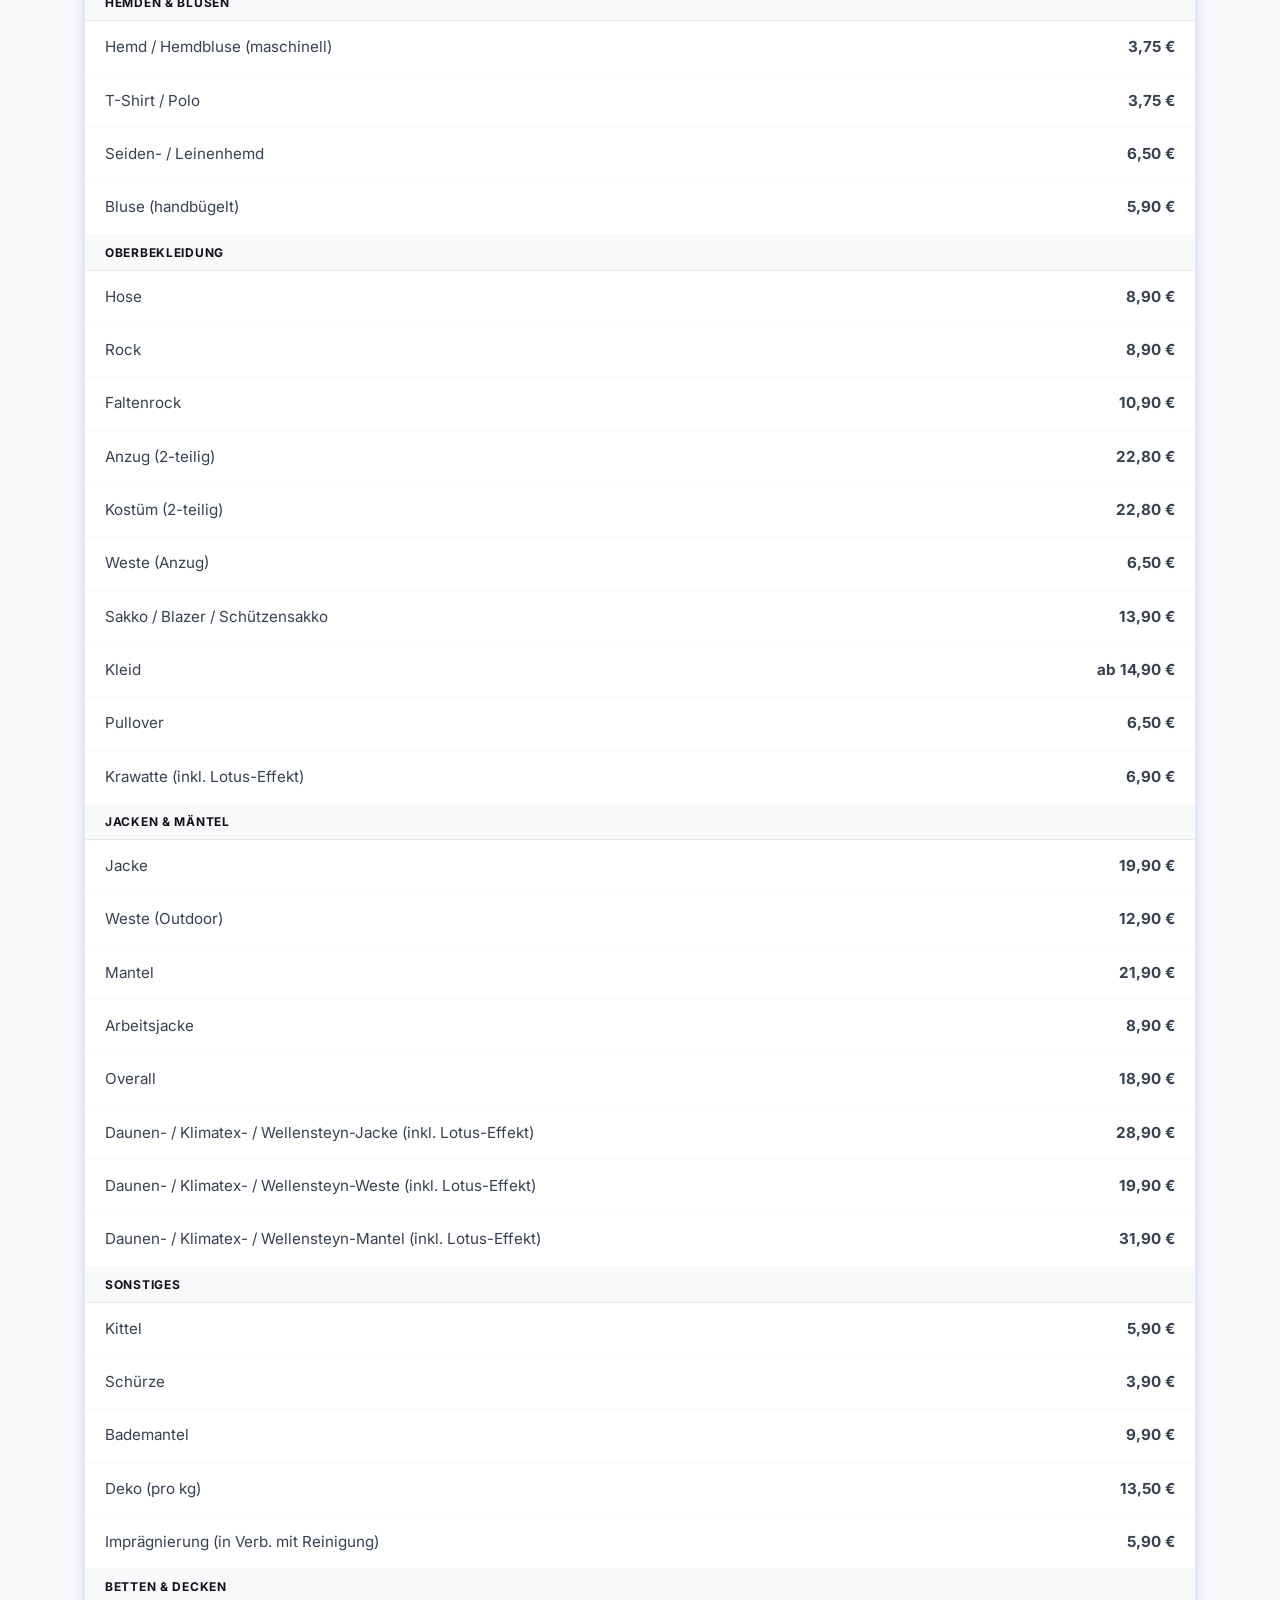
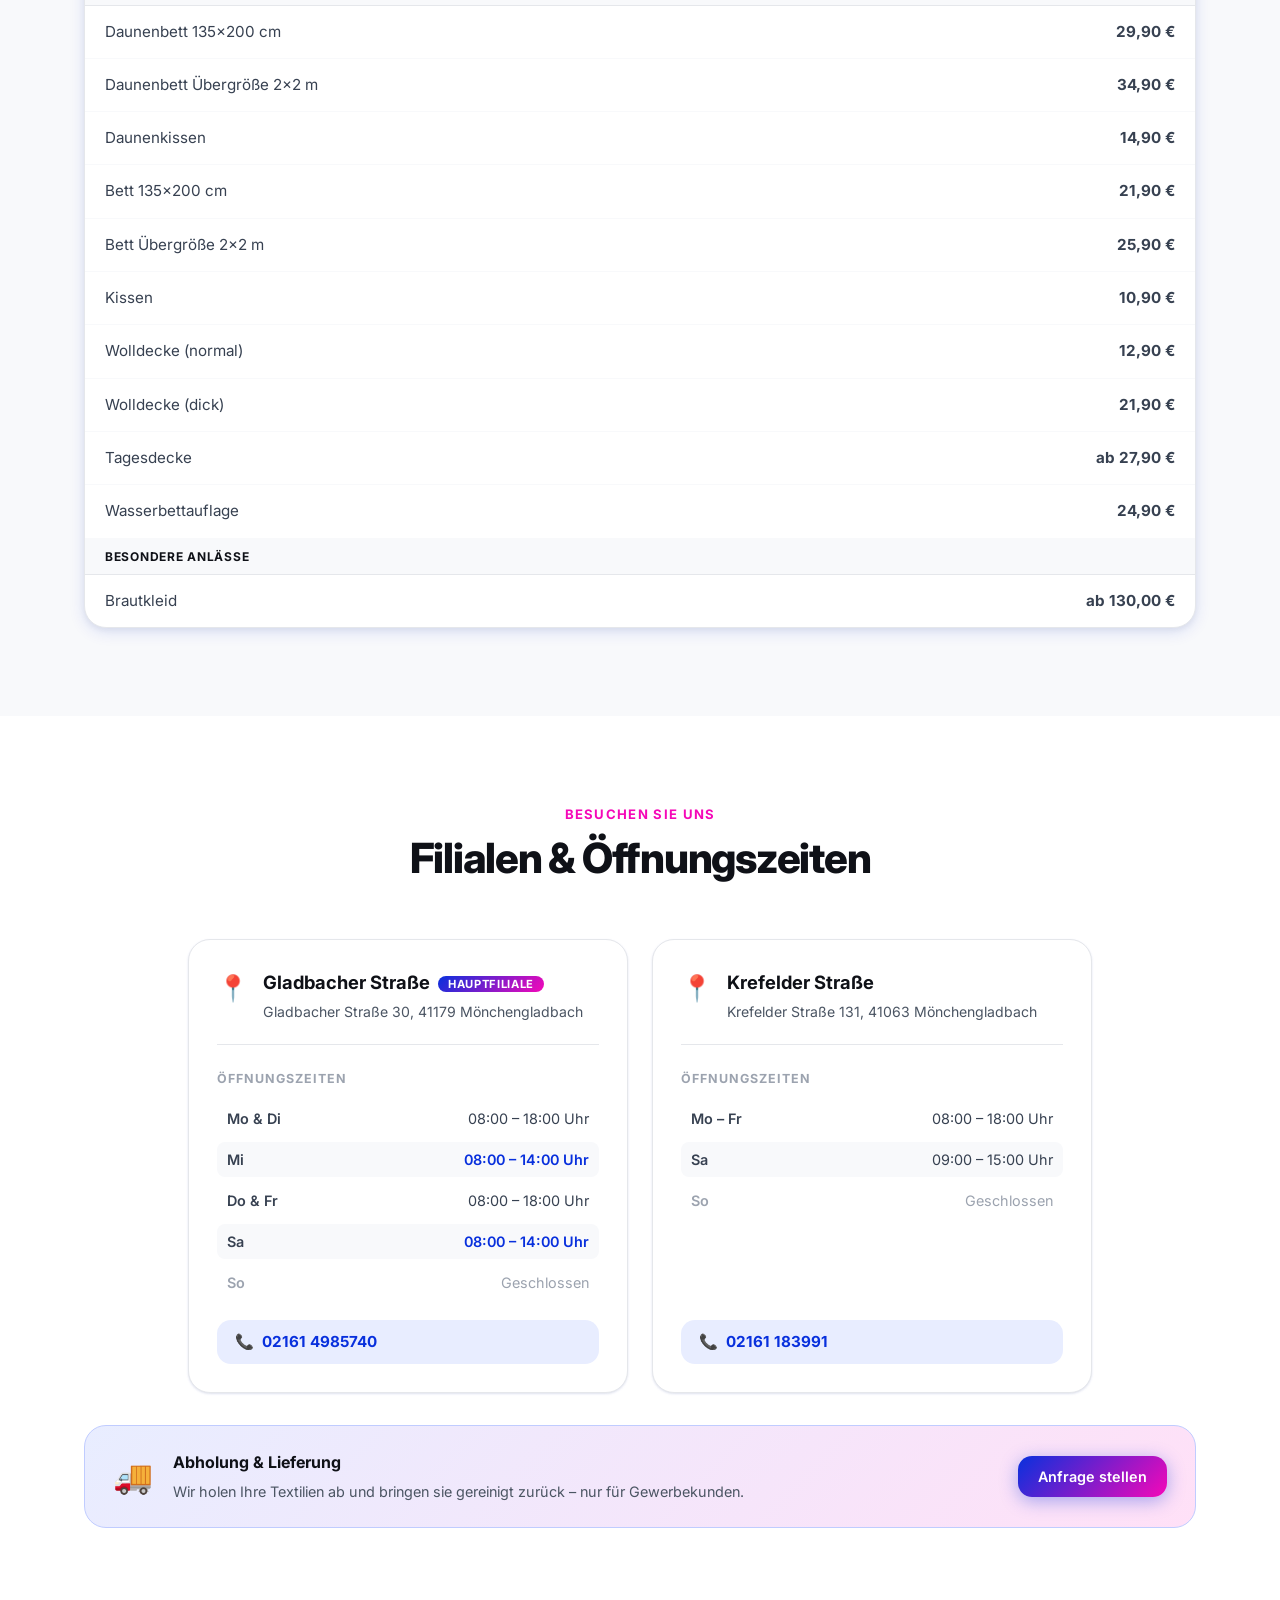
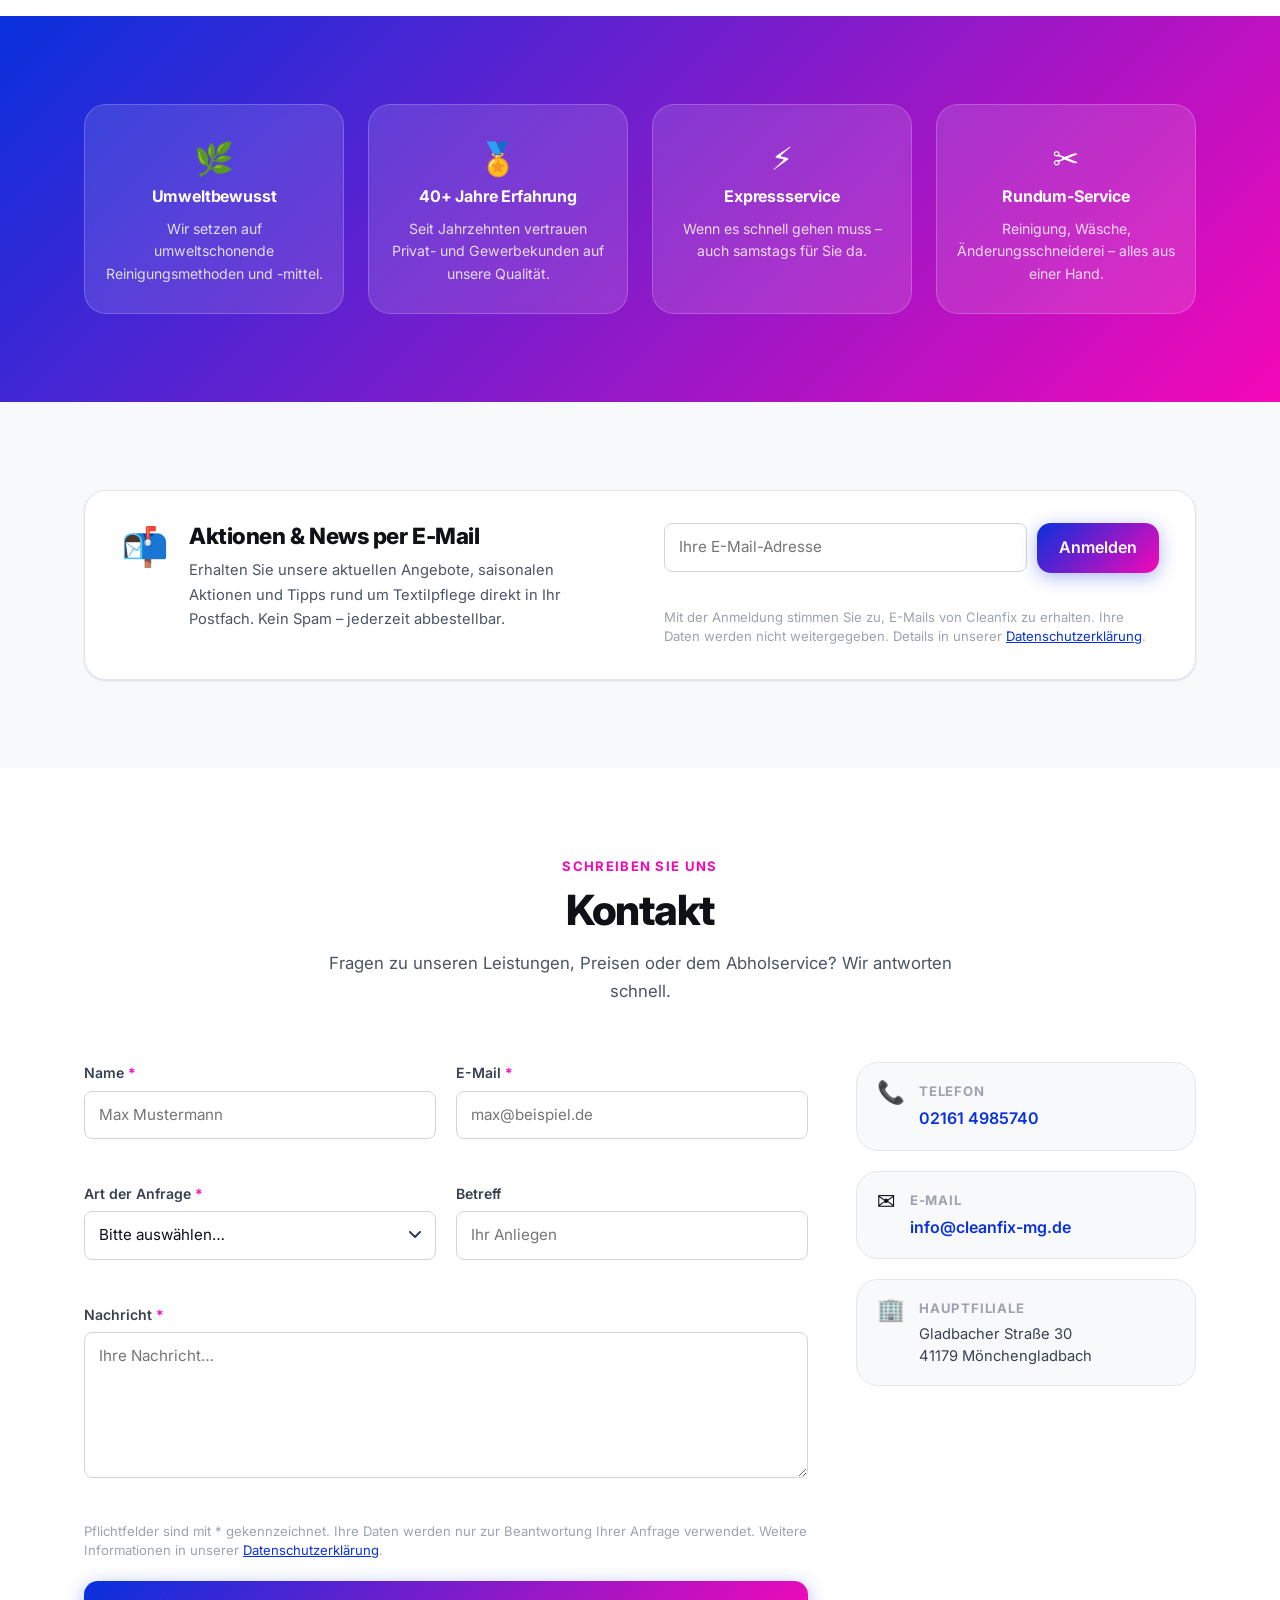
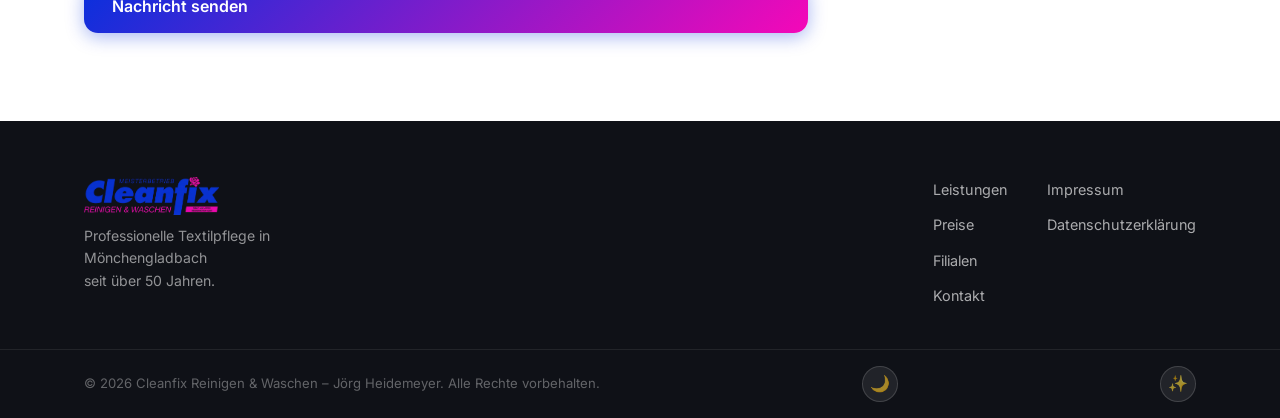
==== commit d46ddc21: "Add mandatory "Art der Anfrage" (Privat/Gewerblich) to contact form Give the contact form a required" ====
--- a/Cleanfix/index.html
+++ b/Cleanfix/index.html
@@ -654,9 +654,20 @@
                 <span class="field-error" id="email-error" role="alert"></span>
               </div>
             </div>
-            <div class="form-group">
-              <label for="subject">Betreff</label>
-              <input type="text" id="subject" name="subject" placeholder="Ihr Anliegen" />
+            <div class="form-row">
+              <div class="form-group">
+                <label for="kundentyp">Art der Anfrage <span aria-hidden="true">*</span></label>
+                <select id="kundentyp" name="kundentyp" required>
+                  <option value="" disabled selected>Bitte auswählen…</option>
+                  <option value="privat">Privatperson</option>
+                  <option value="gewerblich">Gewerblich / Unternehmen</option>
+                </select>
+                <span class="field-error" id="kundentyp-error" role="alert"></span>
+              </div>
+              <div class="form-group">
+                <label for="subject">Betreff</label>
+                <input type="text" id="subject" name="subject" placeholder="Ihr Anliegen" />
+              </div>
             </div>
             <div class="form-group">
               <label for="message">Nachricht <span aria-hidden="true">*</span></label>
--- a/Cleanfix/style.css
+++ b/Cleanfix/style.css
@@ -80,7 +80,8 @@
 
 /* Dark mode: form inputs */
 [data-theme="dark"] .form-group input,
-[data-theme="dark"] .form-group textarea {
+[data-theme="dark"] .form-group textarea,
+[data-theme="dark"] .form-group select {
   background: var(--neutral-100);
   border-color: var(--neutral-300);
   color: var(--neutral-900);
@@ -93,7 +94,7 @@
 [data-theme="dark"] .footer-bottom { border-top-color: rgba(255,255,255,0.06); }
 
 /* Dark mode: price table header stays gradient (already works), rows need dark bg */
-[data-theme="dark"] .price-table-wrapper { background: var(--neutral-100); }
+[data-theme="dark"] .price-table-wrapper { --table-bg: var(--neutral-100); }
 [data-theme="dark"] .price-table td { border-bottom-color: var(--neutral-200); }
 [data-theme="dark"] .price-table tbody tr:hover { background: var(--blue-light); }
 
@@ -108,7 +109,7 @@
 /* Dark mode: smooth transition on everything */
 body, .site-header, .service-card, .branch-card, .bonus-card,
 .contact-detail, .newsletter-box, .pickup-banner,
-.form-group input, .form-group textarea,
+.form-group input, .form-group textarea, .form-group select,
 .price-table-wrapper, .hours-row {
   transition: background var(--transition), border-color var(--transition), color var(--transition), box-shadow var(--transition);
 }
@@ -559,7 +560,11 @@
   border-color: transparent;
   box-shadow: 0 4px 14px rgba(8,48,221,0.3);
 }
-.tab-btn--active:hover {
+.tab-btn--active:hover,
+.tab-btn--active:focus,
+.tab-btn--active:focus-visible {
+  color: var(--white);
+  border-color: transparent;
   transform: translateY(-2px);
   box-shadow: 0 8px 22px rgba(8,48,221,0.4);
 }
@@ -592,7 +597,8 @@
 }
 
 .price-table-wrapper {
-  background: var(--white);
+  --table-bg: var(--white);
+  background: var(--table-bg);
   border-radius: var(--radius-lg);
   overflow: hidden;
   box-shadow: var(--shadow-md);
@@ -977,7 +983,8 @@
 .form-group label span { color: var(--pink); }
 
 .form-group input,
-.form-group textarea {
+.form-group textarea,
+.form-group select {
   padding: 11px 14px;
   border: 1.5px solid var(--neutral-300);
   border-radius: var(--radius-sm);
@@ -989,13 +996,30 @@
   resize: vertical;
 }
 .form-group input:focus,
-.form-group textarea:focus {
+.form-group textarea:focus,
+.form-group select:focus {
   border-color: var(--blue);
   box-shadow: 0 0 0 3px rgba(8,48,221,0.12);
   outline: none;
 }
 .form-group input.invalid,
-.form-group textarea.invalid { border-color: #DC2626; }
+.form-group textarea.invalid,
+.form-group select.invalid { border-color: #DC2626; }
+/* Give the select a native-feeling chevron so it reads as a dropdown */
+.form-group select {
+  appearance: none;
+  -webkit-appearance: none;
+  -moz-appearance: none;
+  padding-right: 40px;
+  background-image: url("data:image/svg+xml;utf8,<svg xmlns='http://www.w3.org/2000/svg' width='12' height='8' viewBox='0 0 12 8'><path fill='none' stroke='%23334155' stroke-width='2' stroke-linecap='round' stroke-linejoin='round' d='M1 1l5 5 5-5'/></svg>");
+  background-repeat: no-repeat;
+  background-position: right 14px center;
+  background-size: 12px 8px;
+  cursor: pointer;
+}
+[data-theme="dark"] .form-group select {
+  background-image: url("data:image/svg+xml;utf8,<svg xmlns='http://www.w3.org/2000/svg' width='12' height='8' viewBox='0 0 12 8'><path fill='none' stroke='%23CBD5E1' stroke-width='2' stroke-linecap='round' stroke-linejoin='round' d='M1 1l5 5 5-5'/></svg>");
+}
 .field-error { font-size: 0.8rem; color: #DC2626; min-height: 18px; }
 
 .form-note { font-size: 0.82rem; color: var(--neutral-400); line-height: 1.5; }
@@ -1129,6 +1153,10 @@
 }
 
 @media (max-width: 640px) {
+  /* Bump root font-size on phones so all rem-based text scales up
+     for easier reading. The admin panel overrides this back to 16px
+     in its own inline styles. */
+  html { font-size: 18px; }
   .section { padding: 64px 0; }
   .hero { padding: 64px 0 56px; }
   .hero-actions { flex-direction: column; }
@@ -1138,8 +1166,32 @@
   .footer-nav { gap: 28px; }
   .branches-grid { grid-template-columns: 1fr; }
   .pickup-banner { flex-direction: column; text-align: center; }
+
+  /* Price tables on phones: enable horizontal swipe-scrolling on the
+     wrapper so wider tables (Wäsche & Mangeln has three columns) can
+     reveal all columns by swiping sideways. A right-edge shadow hints
+     that more content exists; it disappears once you scroll to the end
+     (background-attachment: local trick). */
+  .price-table-wrapper {
+    overflow-x: auto;
+    overflow-y: hidden;
+    -webkit-overflow-scrolling: touch;
+    background:
+      linear-gradient(to right, var(--table-bg), var(--table-bg)) left center / 24px 100% no-repeat local,
+      linear-gradient(to left,  var(--table-bg), var(--table-bg)) right center / 24px 100% no-repeat local,
+      linear-gradient(to right, rgba(0,0,0,0.14), rgba(0,0,0,0)) left center / 14px 100% no-repeat scroll,
+      linear-gradient(to left,  rgba(0,0,0,0.14), rgba(0,0,0,0)) right center / 14px 100% no-repeat scroll;
+    background-color: var(--table-bg);
+  }
+  /* Force the 3-column table wide enough that the last column cannot
+     collapse into the previous one, so the wrapper actually scrolls. */
+  .price-table--multi { min-width: 460px; }
+
+  .price-table th,
+  .price-table td { padding: 11px 10px; font-size: 0.74rem; }
+  .price-val { font-size: 0.78rem; }
   .price-table th:first-child,
-  .price-table td:first-child { min-width: 140px; }
+  .price-table td:first-child { min-width: 110px; }
 }
 
 @media (max-width: 440px) {
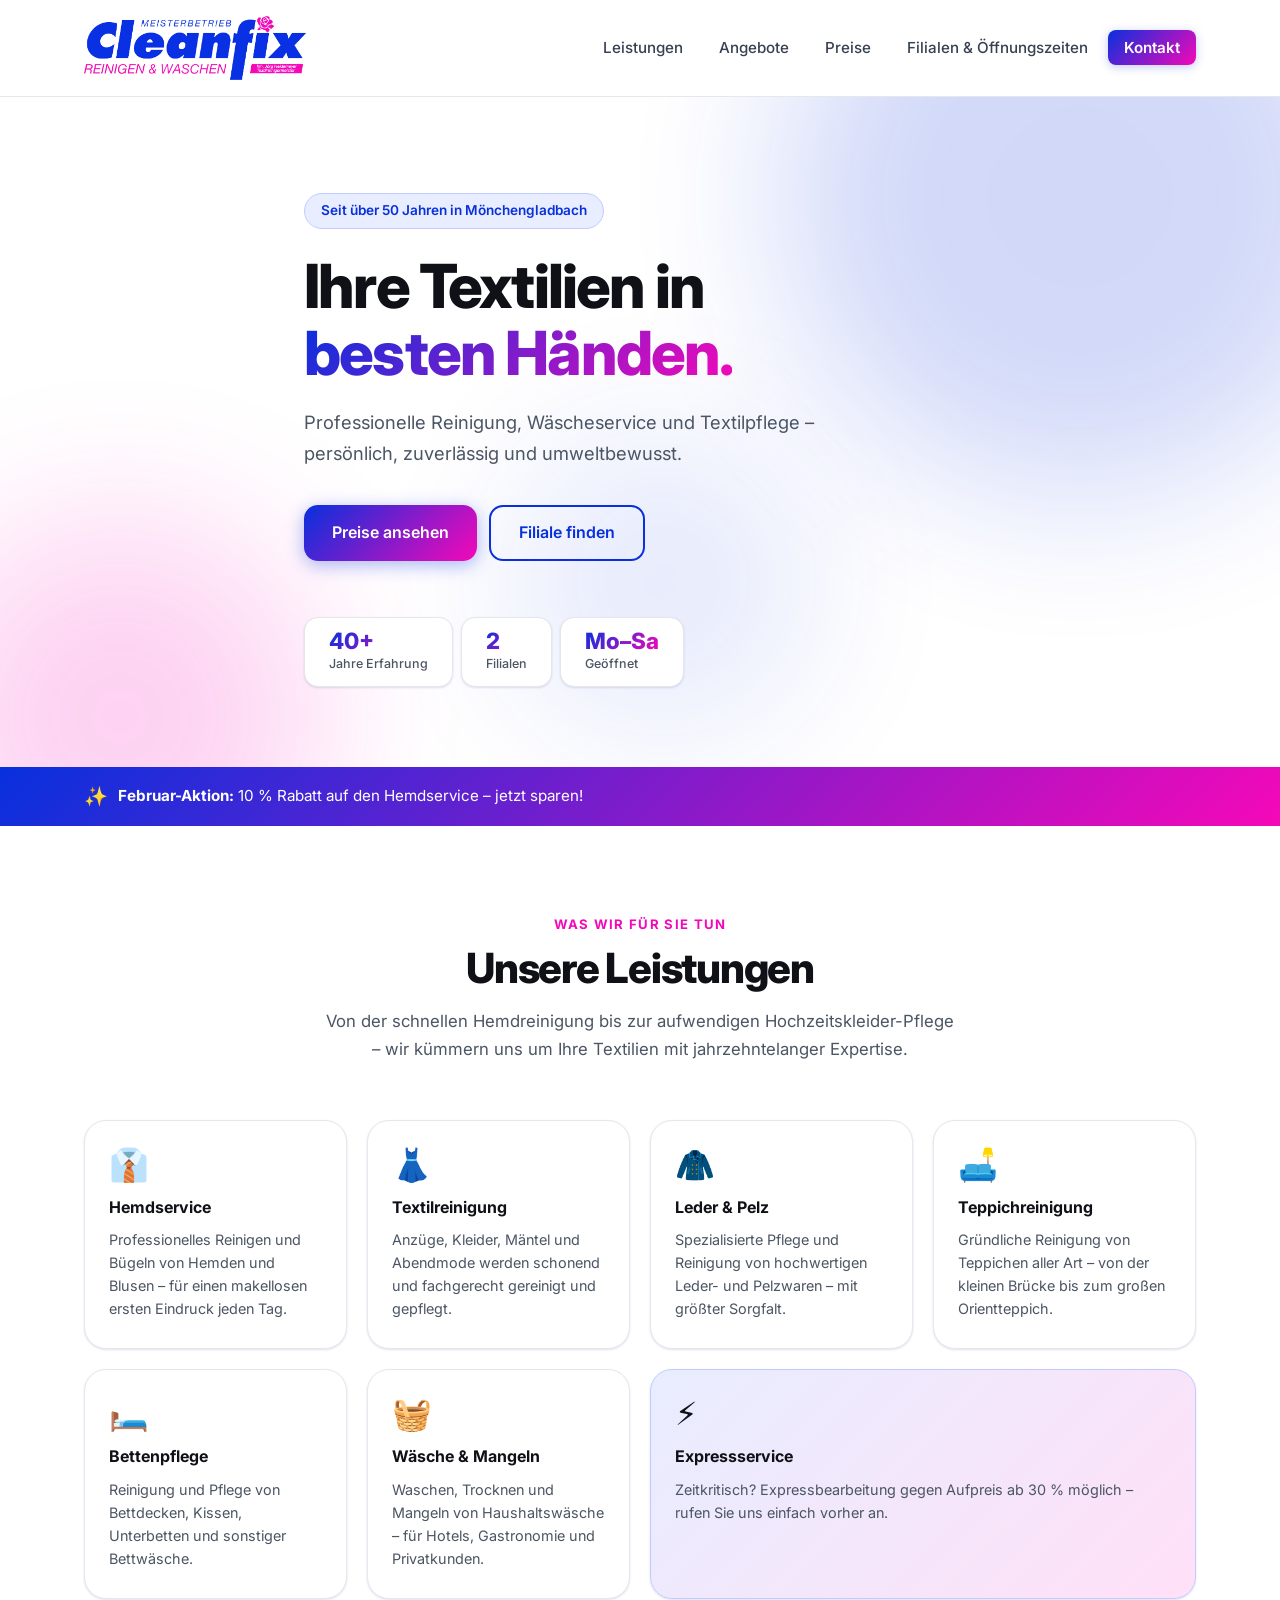
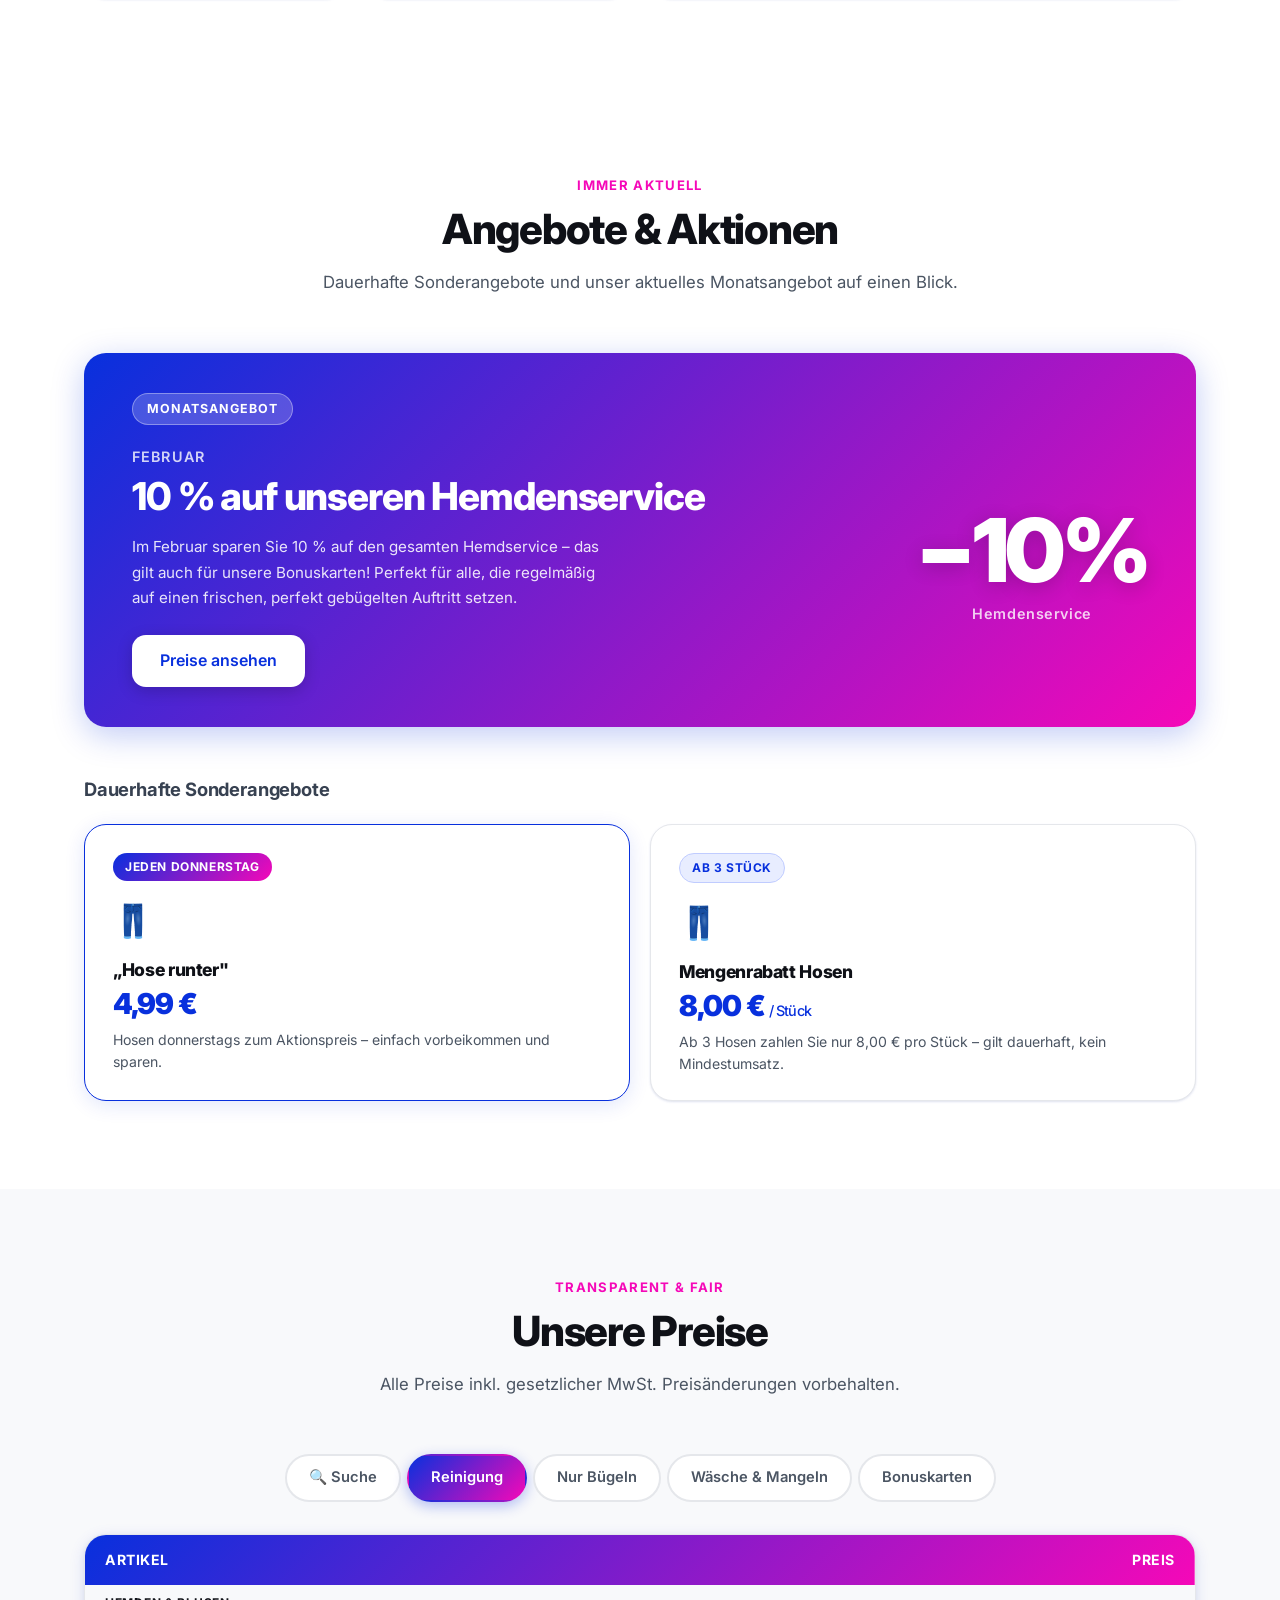
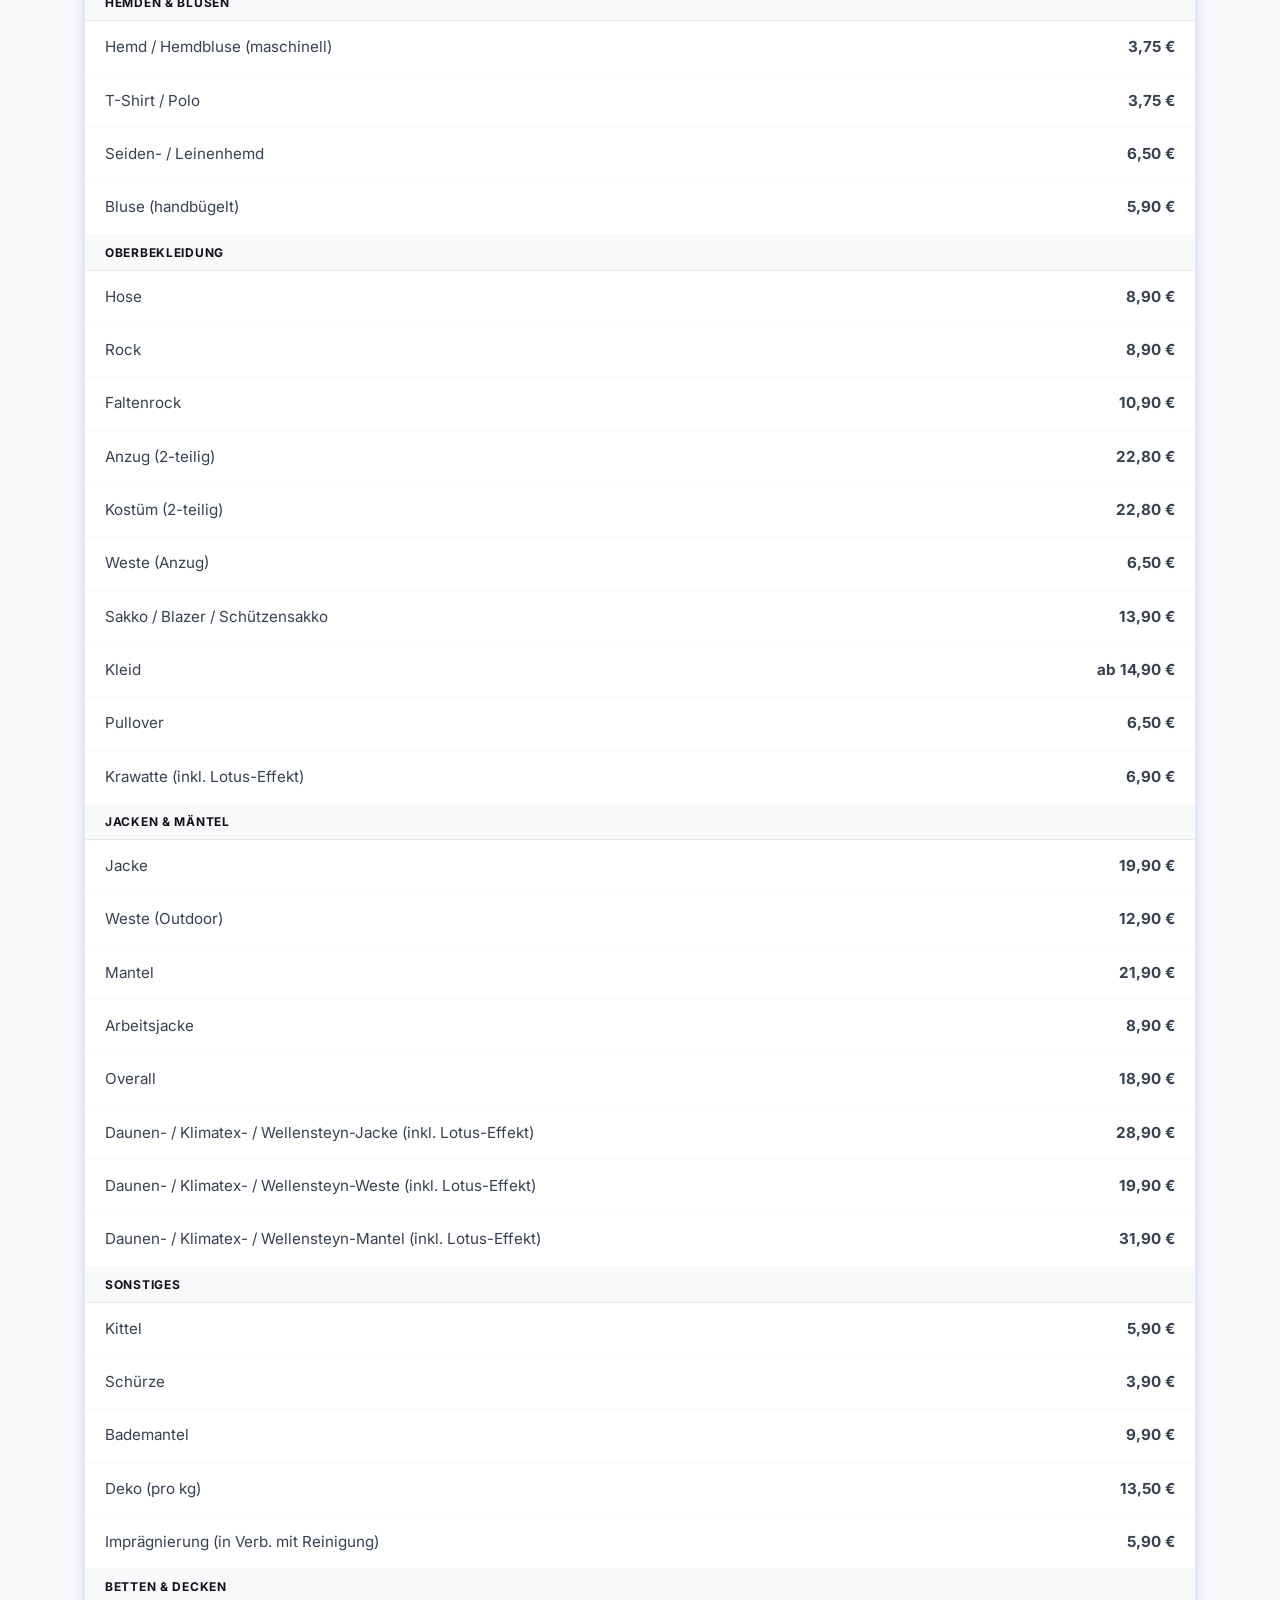
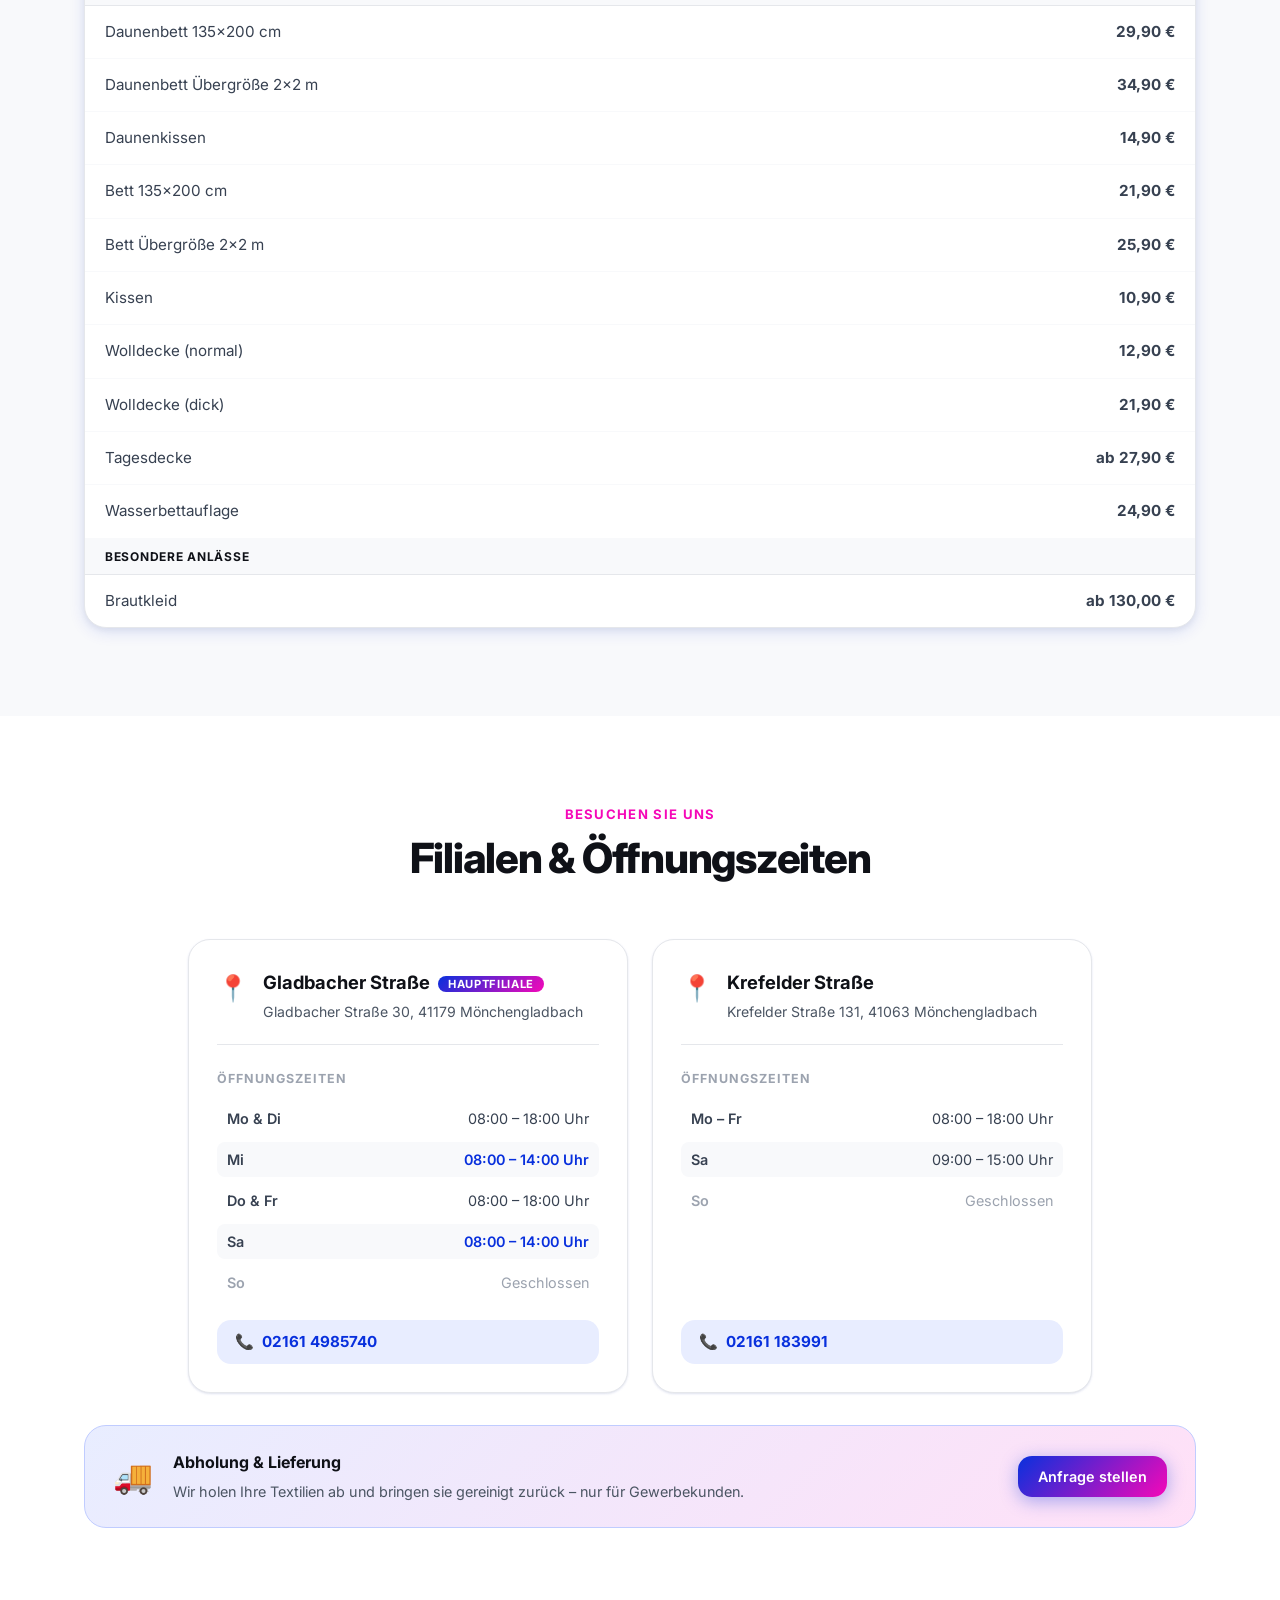
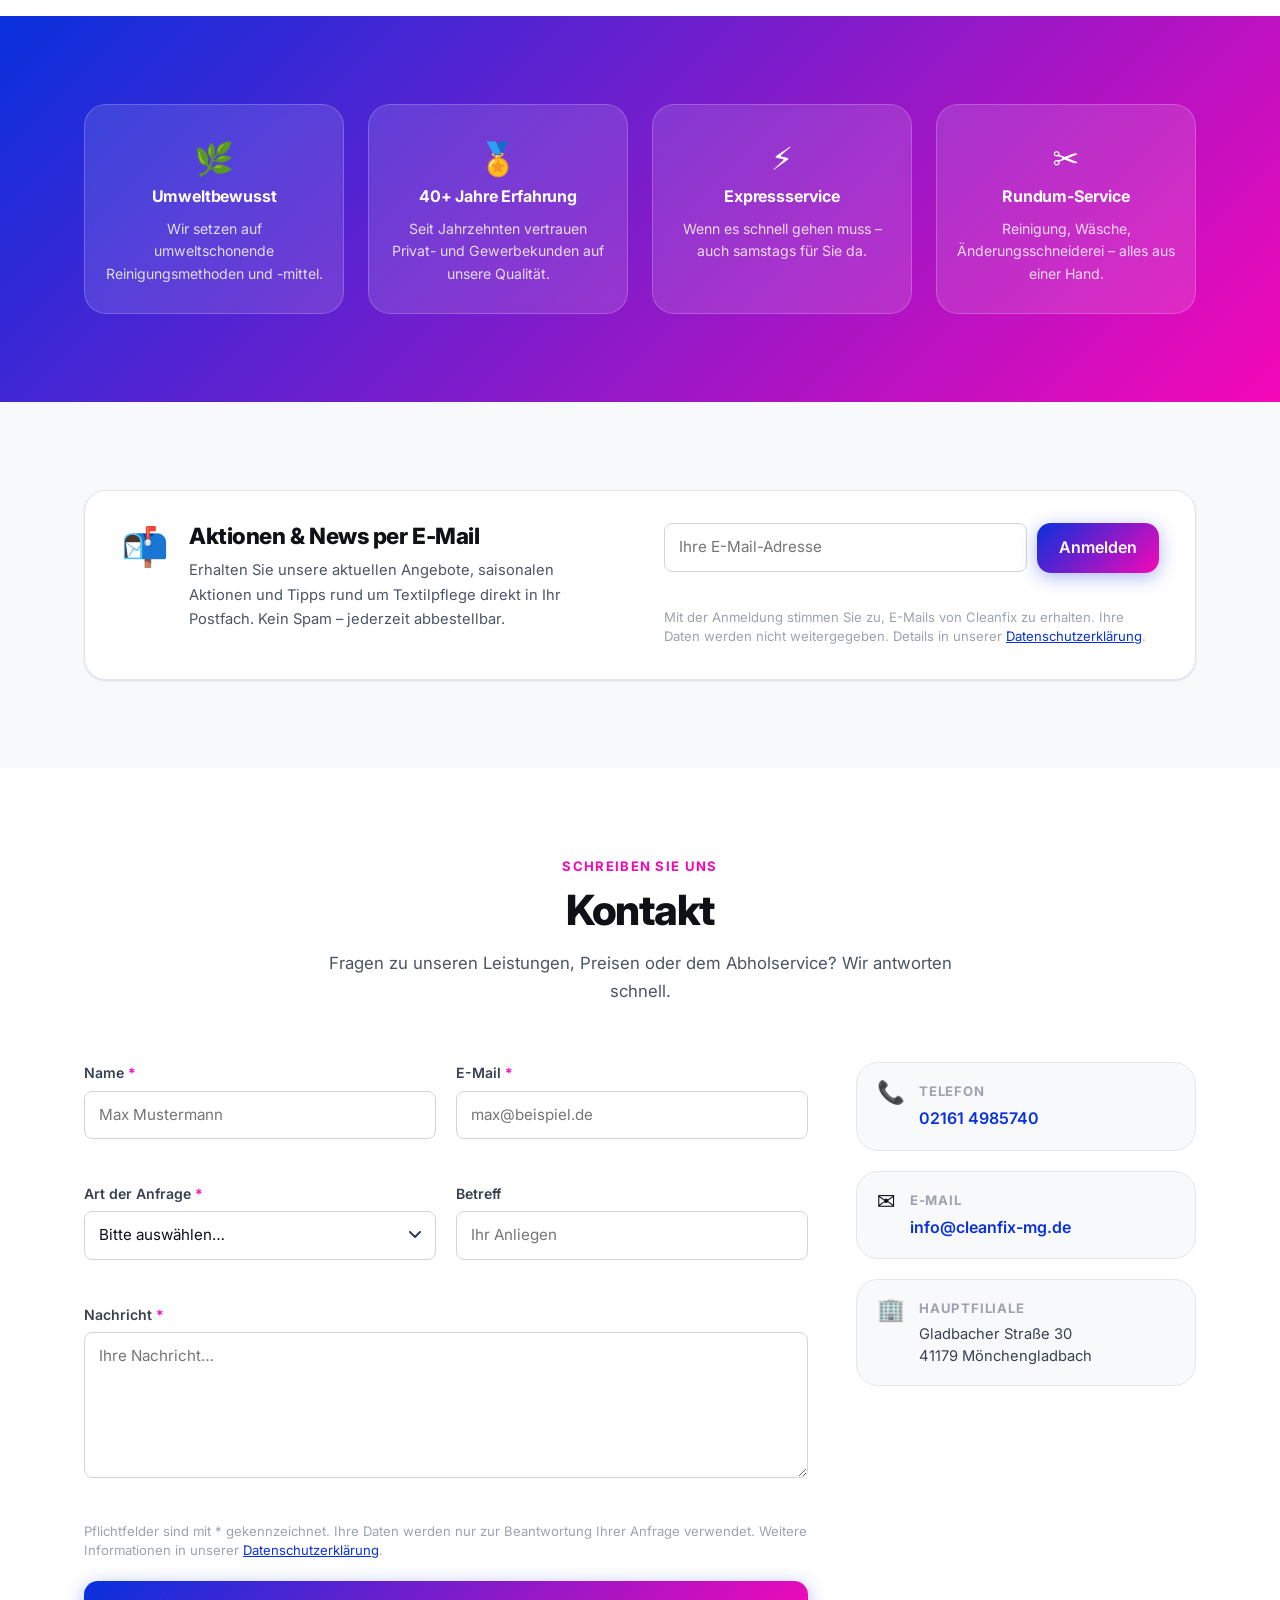
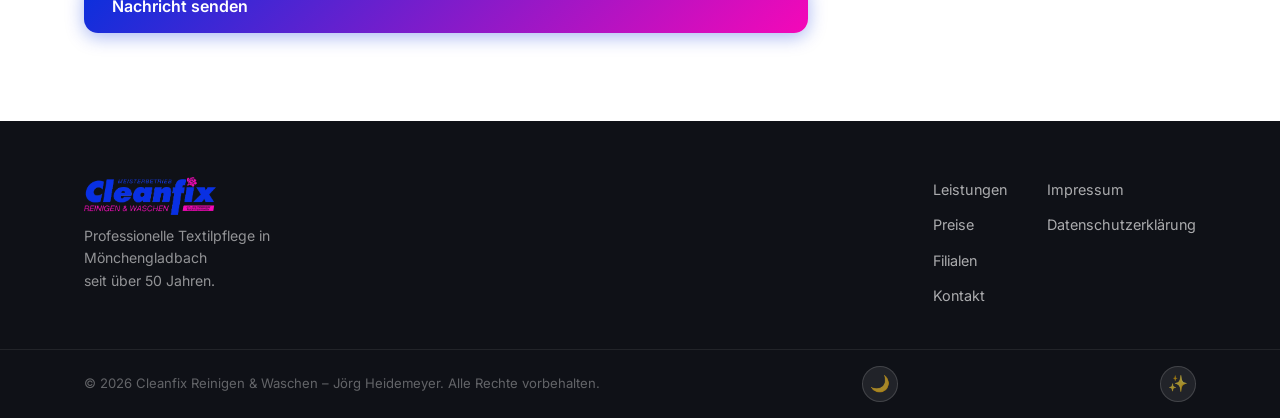
==== commit 85c51214: "Replace logo with 'Logo Cleanfix JH.png' Remove legacy Logo-Cleanfix files and add new 'Logo Cleanfi" ====
--- a/Cleanfix/index.html
+++ b/Cleanfix/index.html
@@ -20,7 +20,7 @@
   <header class="site-header" id="site-header">
     <div class="container nav-inner">
       <a href="#home" class="logo" aria-label="Cleanfix – Zur Startseite">
-        <img src="Logo-Cleanfix Transparent.png" alt="Cleanfix" class="logo-img" />
+        <img src="Logo Cleanfix JH.png" alt="Cleanfix" class="logo-img" />
       </a>
       <nav aria-label="Hauptnavigation">
         <ul class="nav-list" id="nav-list">
@@ -715,7 +715,7 @@
   <footer class="site-footer">
     <div class="container footer-inner">
       <div class="footer-brand">
-        <img src="Logo-Cleanfix Transparent.png" alt="Cleanfix" class="logo-img logo-img--footer" />
+        <img src="Logo Cleanfix JH.png" alt="Cleanfix" class="logo-img logo-img--footer" />
         <p>Professionelle Textilpflege in Mönchengladbach<br />seit über 50 Jahren.</p>
       </div>
       <nav aria-label="Footer-Navigation" class="footer-nav">
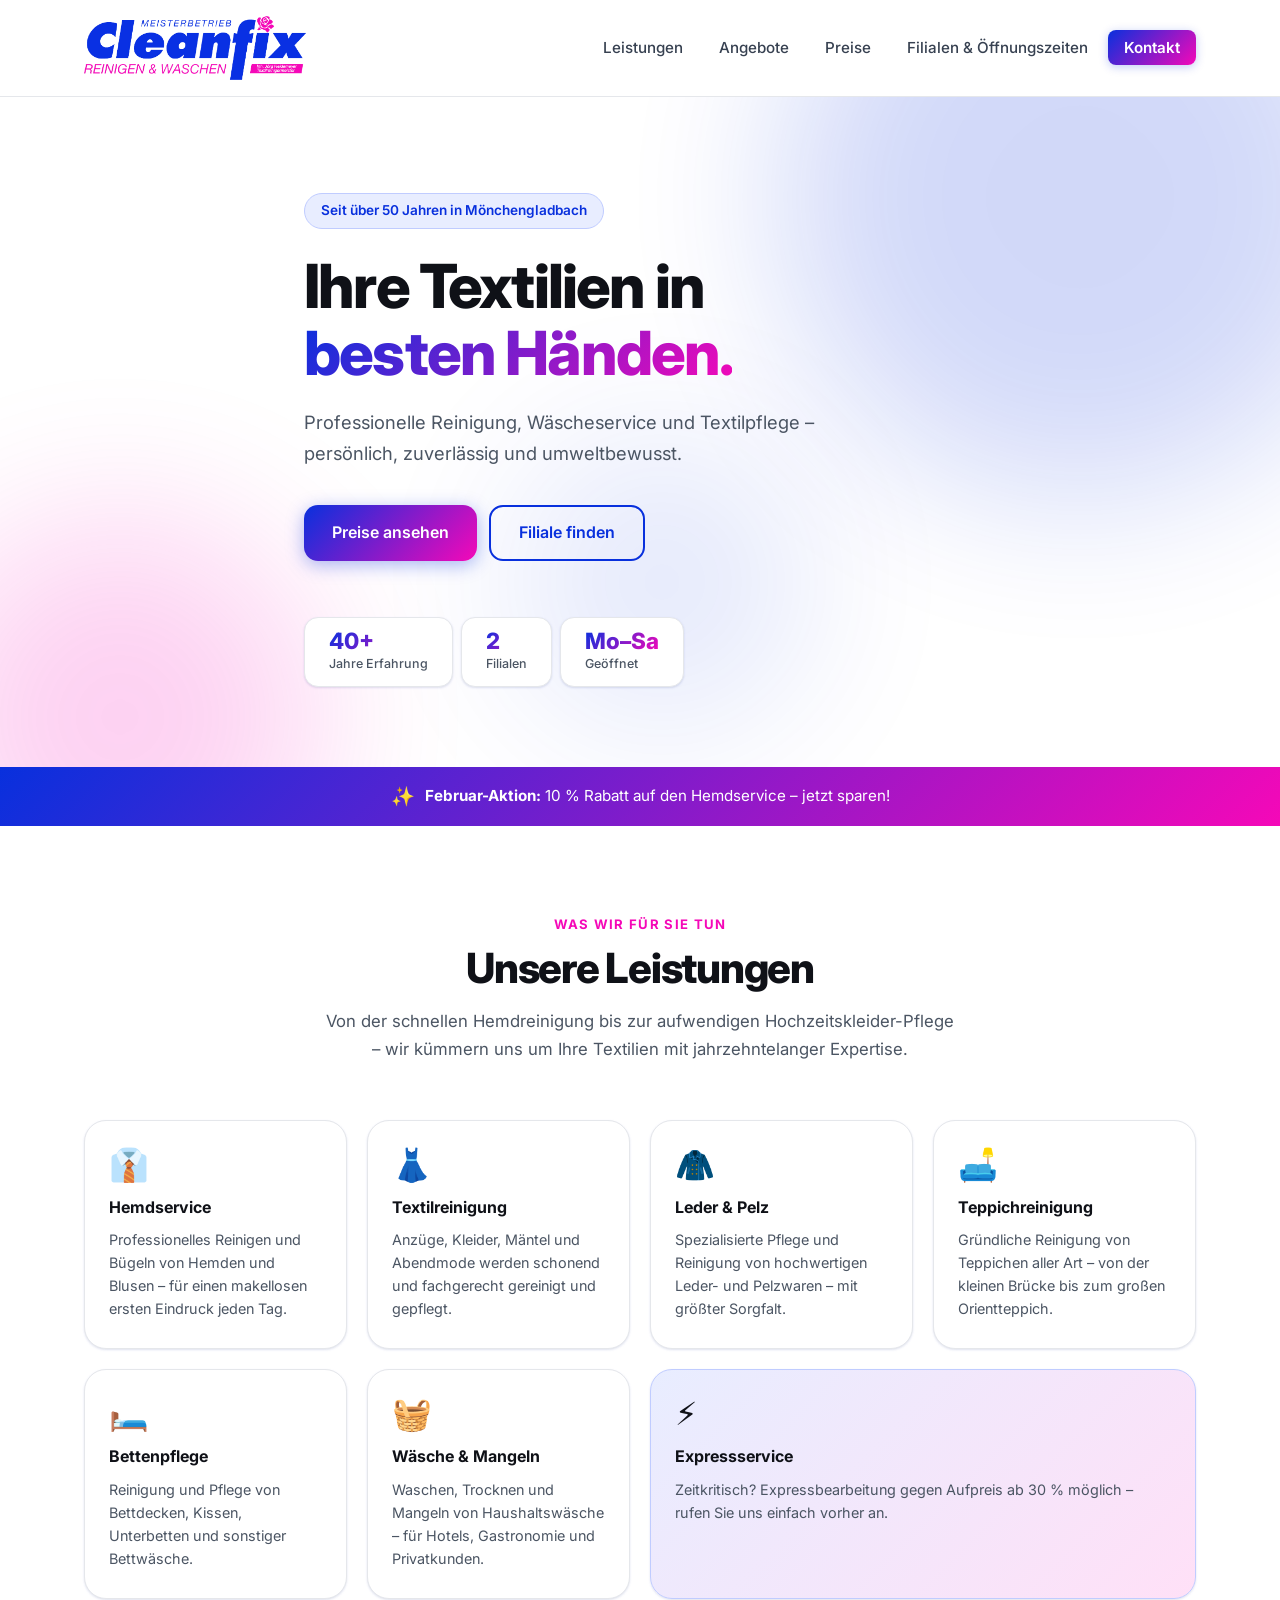
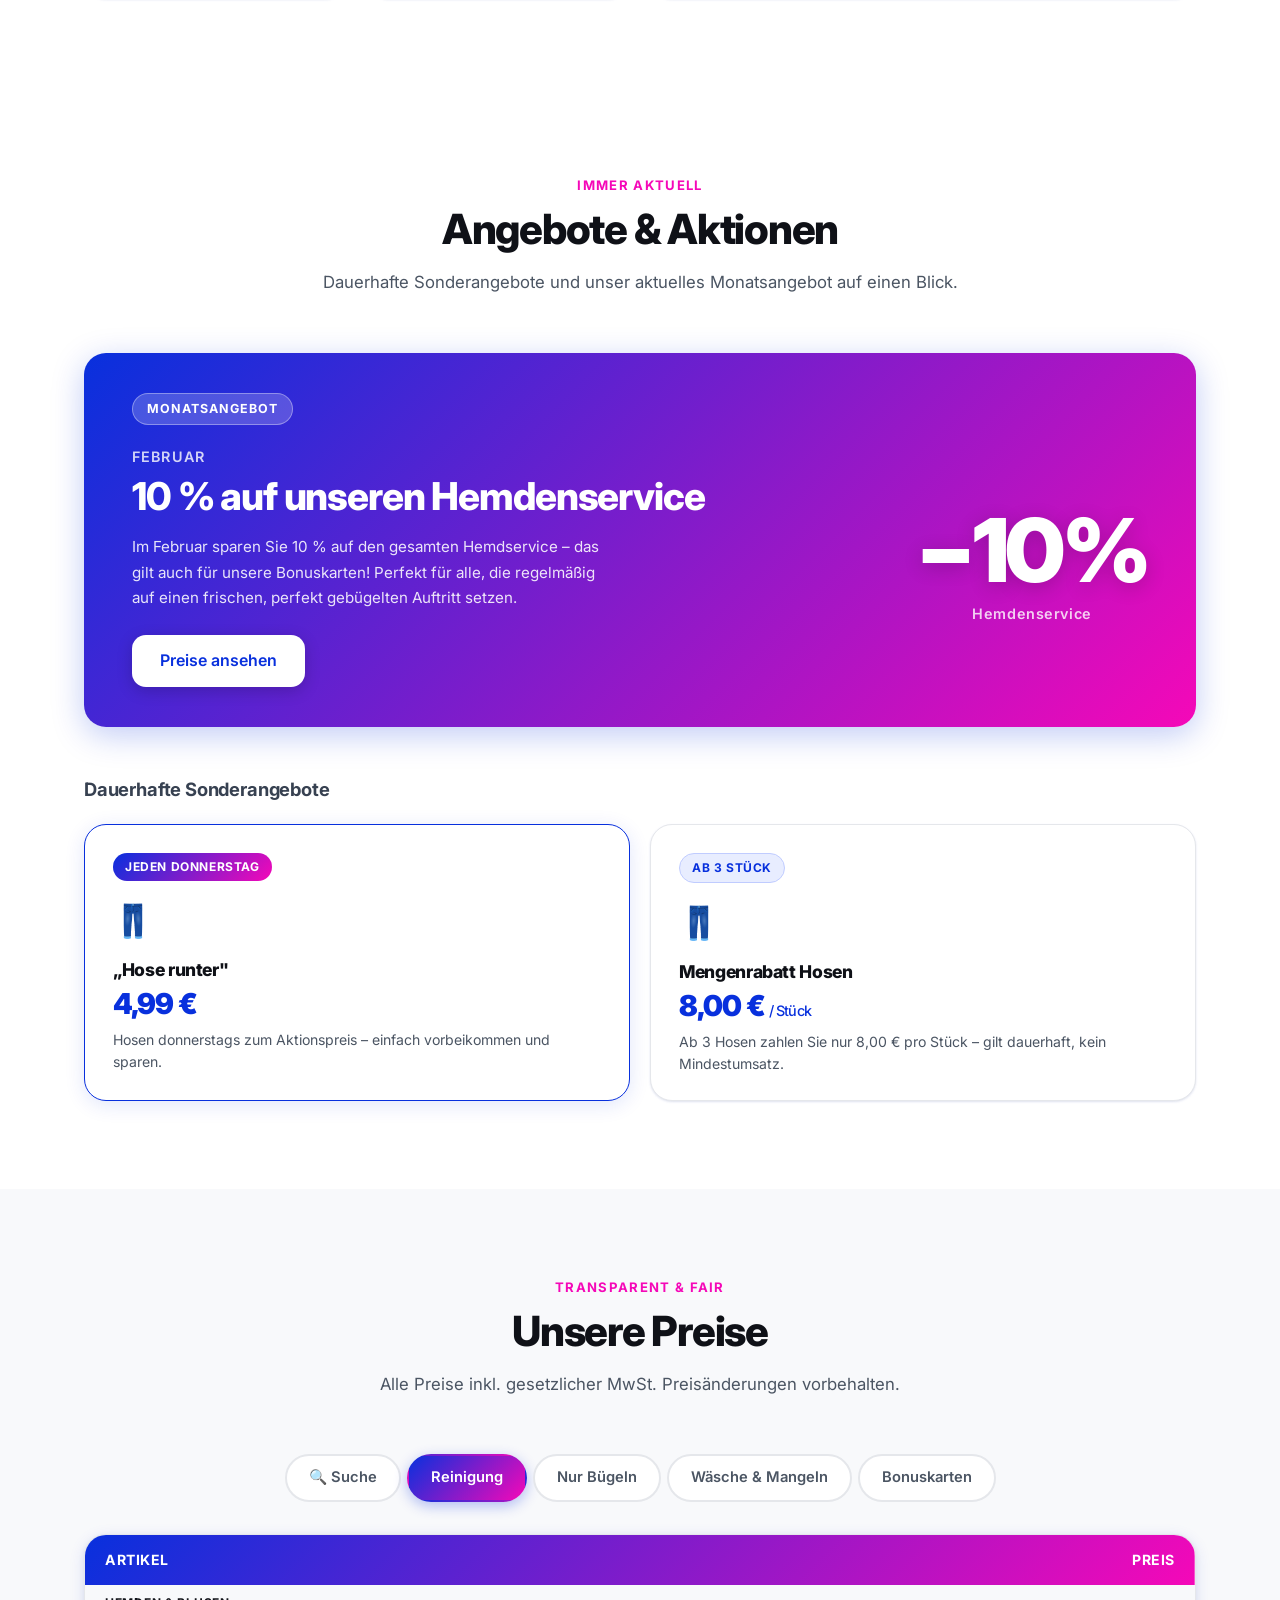
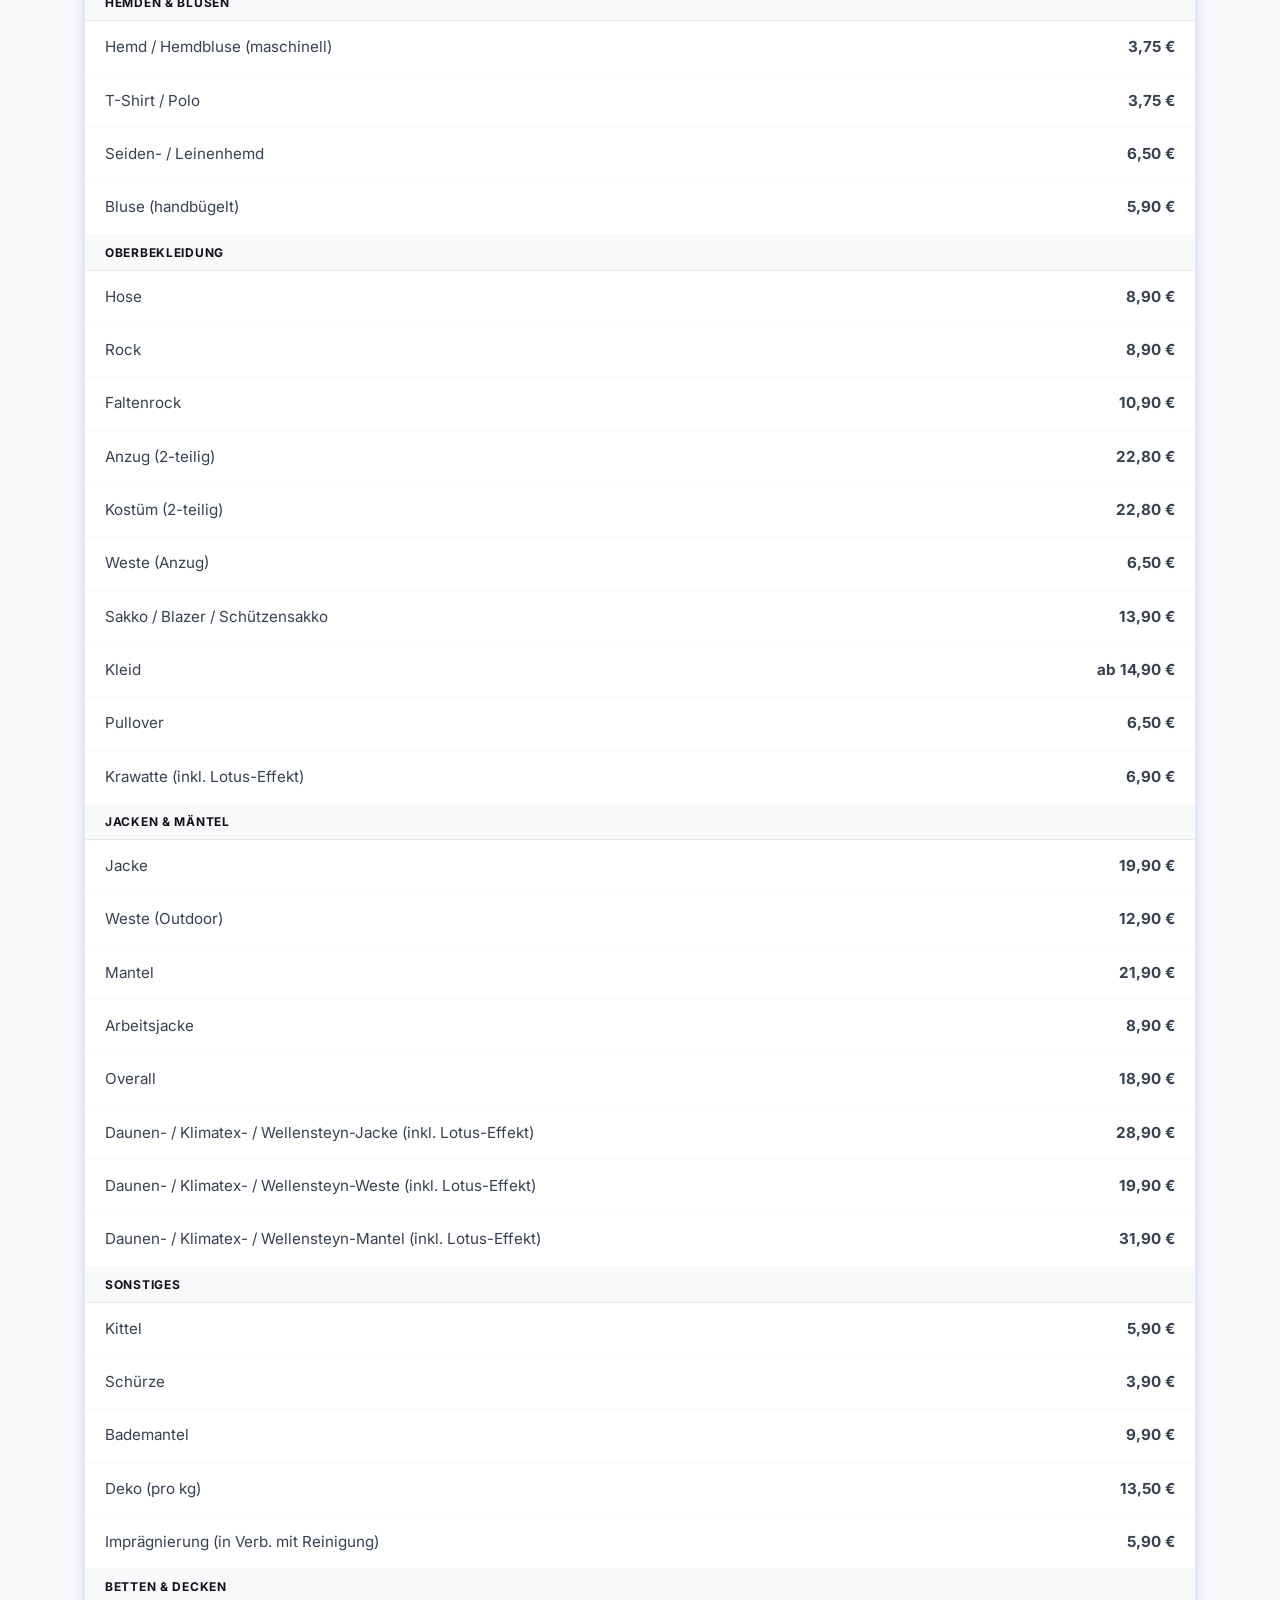
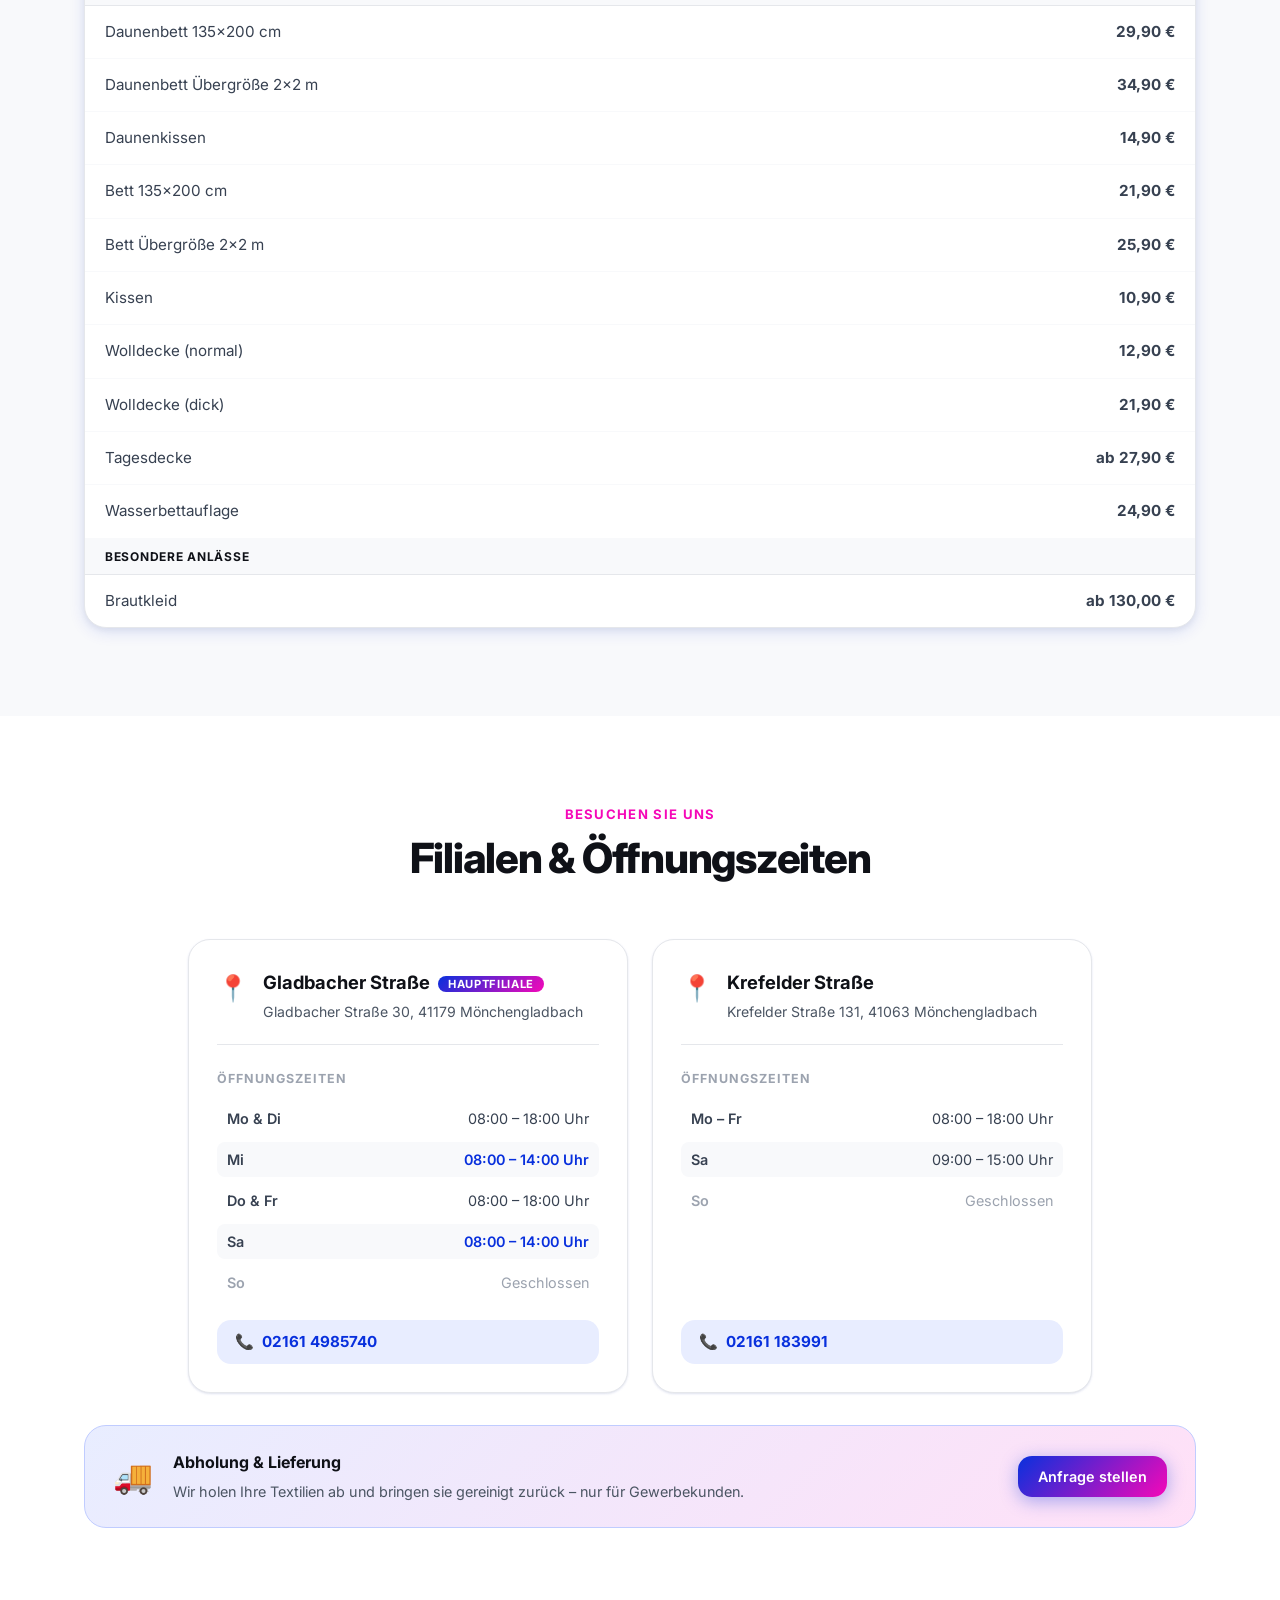
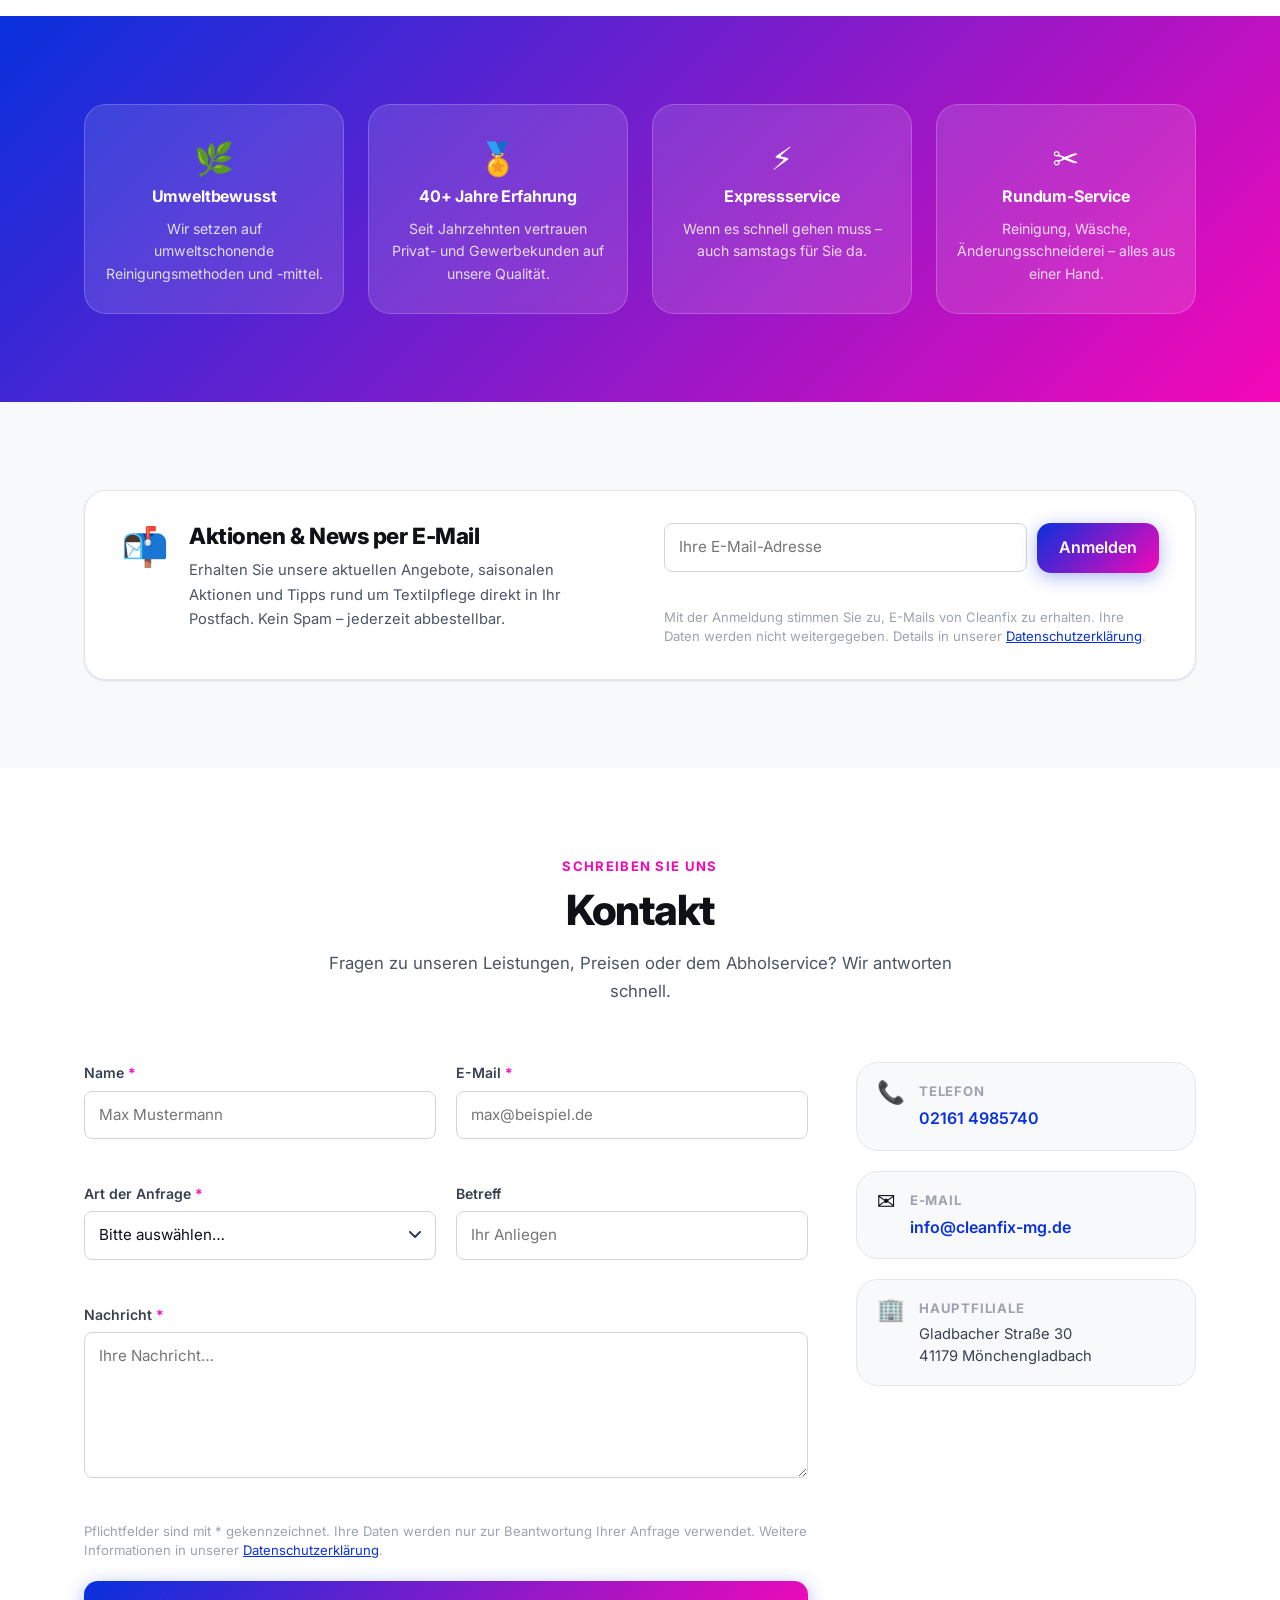
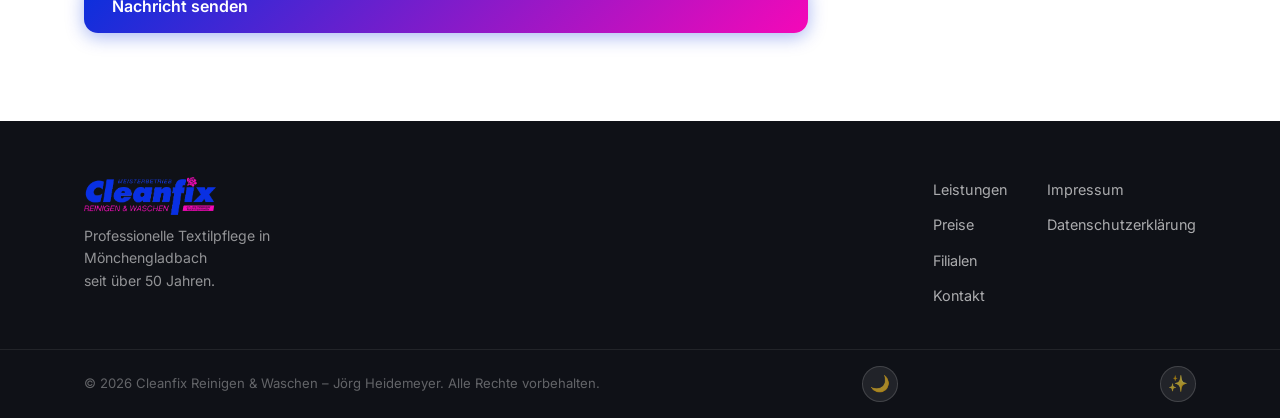
==== commit af90609b: "feat: add Troll-IT branding and reorganize logos into subfolders - Move Logo Cleanfix JH.png into lo" ====
--- a/Cleanfix/index.html
+++ b/Cleanfix/index.html
@@ -20,7 +20,7 @@
   <header class="site-header" id="site-header">
     <div class="container nav-inner">
       <a href="#home" class="logo" aria-label="Cleanfix – Zur Startseite">
-        <img src="Logo Cleanfix JH.png" alt="Cleanfix" class="logo-img" />
+        <img src="logos/Logo Cleanfix JH.png" alt="Cleanfix" class="logo-img" />
       </a>
       <nav aria-label="Hauptnavigation">
         <ul class="nav-list" id="nav-list">
@@ -715,7 +715,7 @@
   <footer class="site-footer">
     <div class="container footer-inner">
       <div class="footer-brand">
-        <img src="Logo Cleanfix JH.png" alt="Cleanfix" class="logo-img logo-img--footer" />
+        <img src="logos/Logo Cleanfix JH.png" alt="Cleanfix" class="logo-img logo-img--footer" />
         <p>Professionelle Textilpflege in Mönchengladbach<br />seit über 50 Jahren.</p>
       </div>
       <nav aria-label="Footer-Navigation" class="footer-nav">
--- a/Cleanfix/style.css
+++ b/Cleanfix/style.css
@@ -439,6 +439,7 @@
 .promo-inner {
   display: flex;
   align-items: center;
+  justify-content: center;
   gap: 10px;
   font-size: 0.95rem;
 }
@@ -746,7 +747,46 @@
   letter-spacing: 0.04em;
 }
 
-/* Permanent deals grid */
+/* Monatsangebot placeholder state (no active offer) */
+.monatsangebot-card--placeholder {
+  background: linear-gradient(135deg, var(--neutral-100) 0%, var(--neutral-200) 100%);
+  box-shadow: var(--shadow-md);
+  color: var(--neutral-900);
+}
+.monatsangebot-card--placeholder .monatsangebot-tag {
+  background: rgba(8,48,221,0.08);
+  border-color: rgba(8,48,221,0.18);
+  color: var(--blue);
+}
+.monatsangebot-card--placeholder .monatsangebot-month {
+  opacity: 1;
+  color: var(--blue);
+}
+.monatsangebot-card--placeholder .monatsangebot-headline {
+  font-size: clamp(1.2rem, 2.5vw, 1.6rem);
+  color: var(--neutral-600);
+}
+.monatsangebot-card--placeholder .monatsangebot-body {
+  opacity: 1;
+  color: var(--neutral-500);
+}
+[data-theme="dark"] .monatsangebot-card--placeholder {
+  background: linear-gradient(135deg, var(--neutral-800) 0%, var(--neutral-900) 100%);
+  color: var(--neutral-100);
+}
+[data-theme="dark"] .monatsangebot-card--placeholder .monatsangebot-tag {
+  background: rgba(255,255,255,0.06);
+  border-color: rgba(255,255,255,0.12);
+  color: var(--blue-mid);
+}
+[data-theme="dark"] .monatsangebot-card--placeholder .monatsangebot-headline {
+  color: var(--neutral-400);
+}
+[data-theme="dark"] .monatsangebot-card--placeholder .monatsangebot-body {
+  color: var(--neutral-500);
+}
+
+/* Deals grid */
 .deals-heading {
   font-size: 1.15rem;
   font-weight: 700;
@@ -1019,6 +1059,9 @@
 }
 [data-theme="dark"] .form-group select {
   background-image: url("data:image/svg+xml;utf8,<svg xmlns='http://www.w3.org/2000/svg' width='12' height='8' viewBox='0 0 12 8'><path fill='none' stroke='%23CBD5E1' stroke-width='2' stroke-linecap='round' stroke-linejoin='round' d='M1 1l5 5 5-5'/></svg>");
+  background-repeat: no-repeat;
+  background-position: right 14px center;
+  background-size: 12px 8px;
 }
 .field-error { font-size: 0.8rem; color: #DC2626; min-height: 18px; }
 
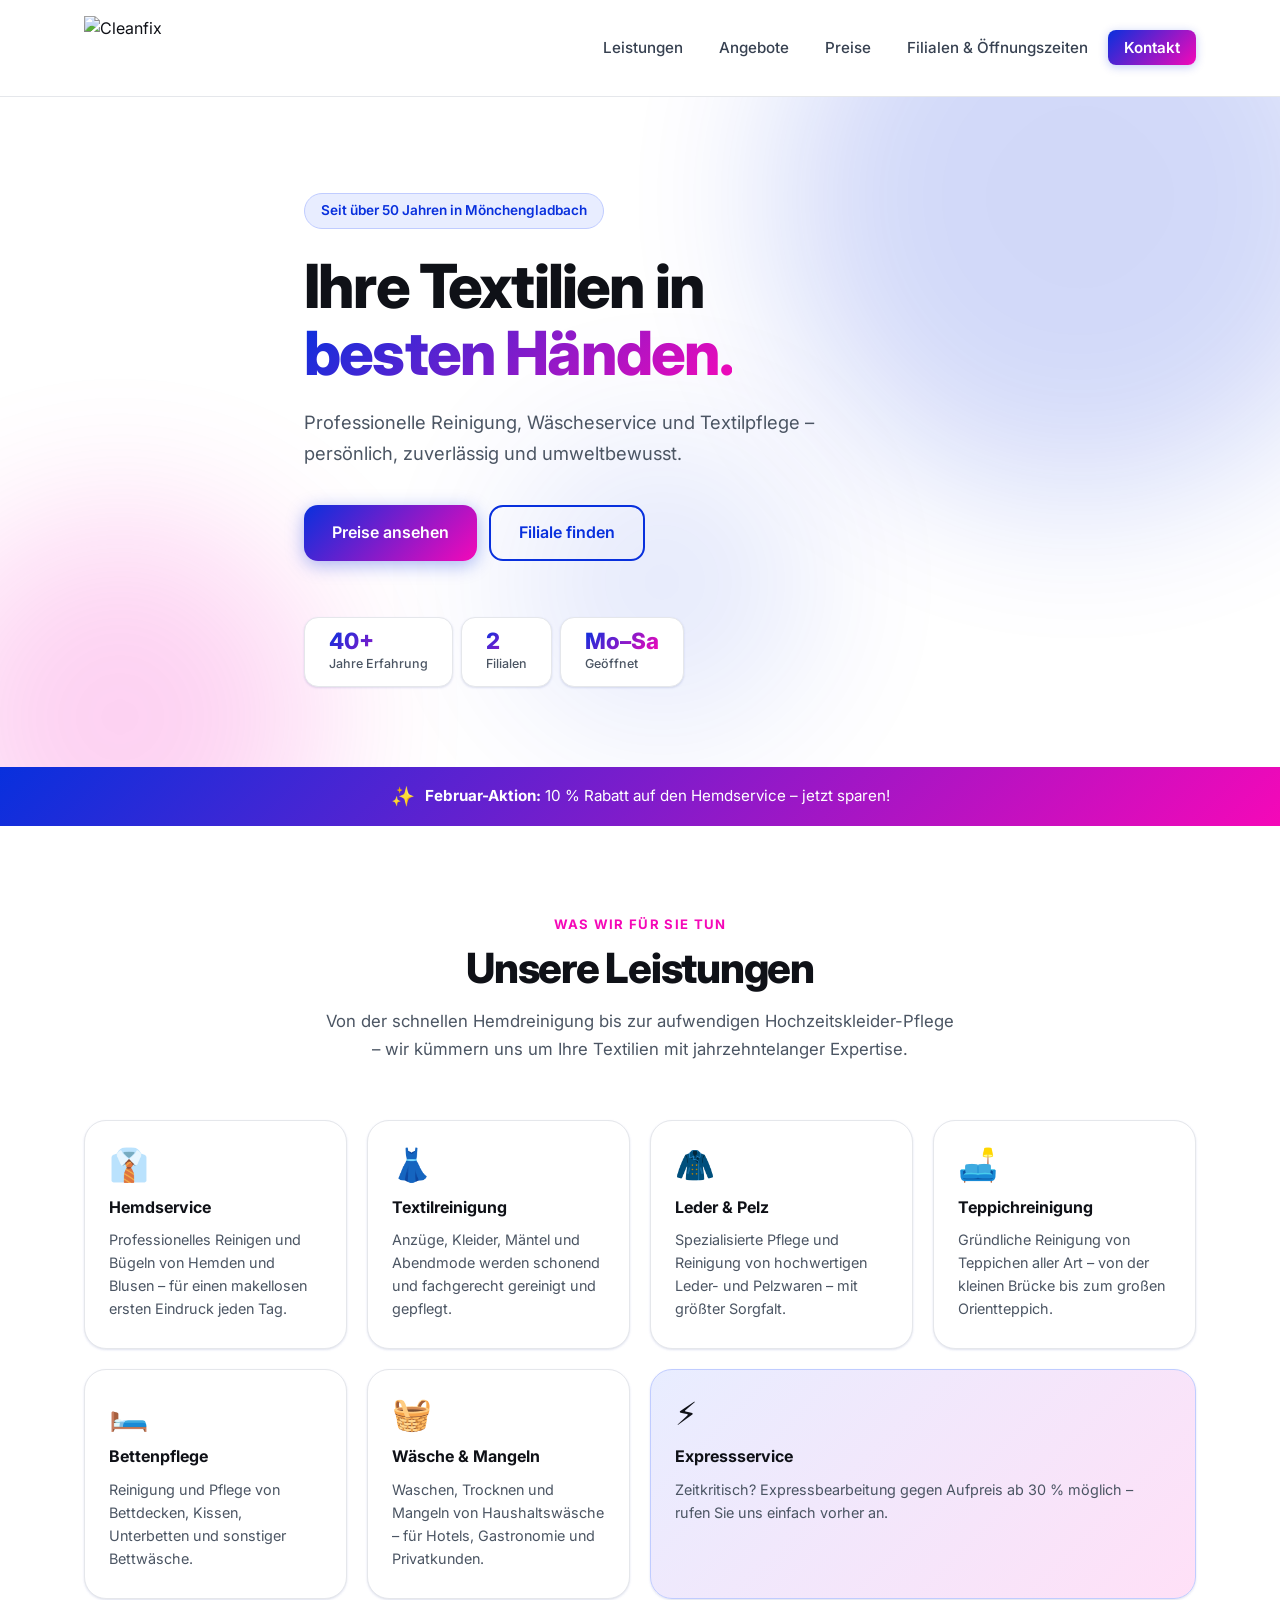
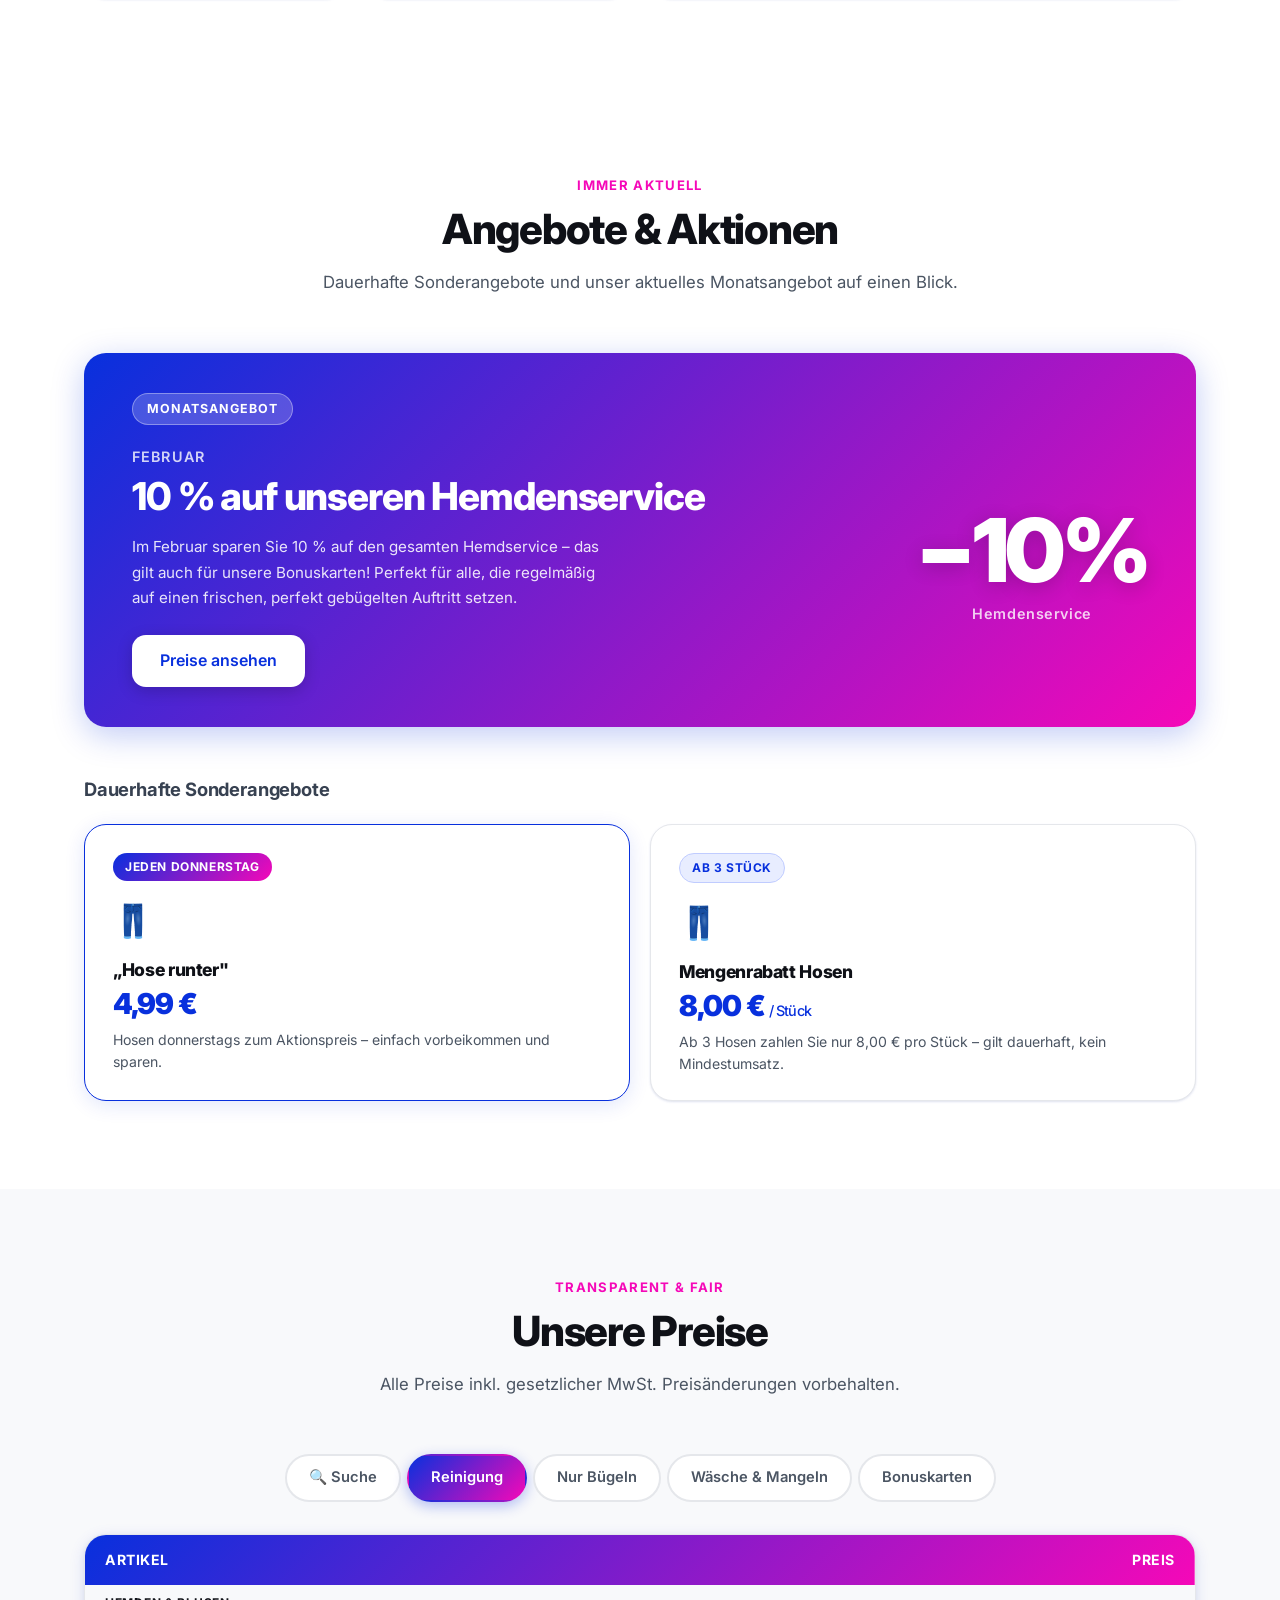
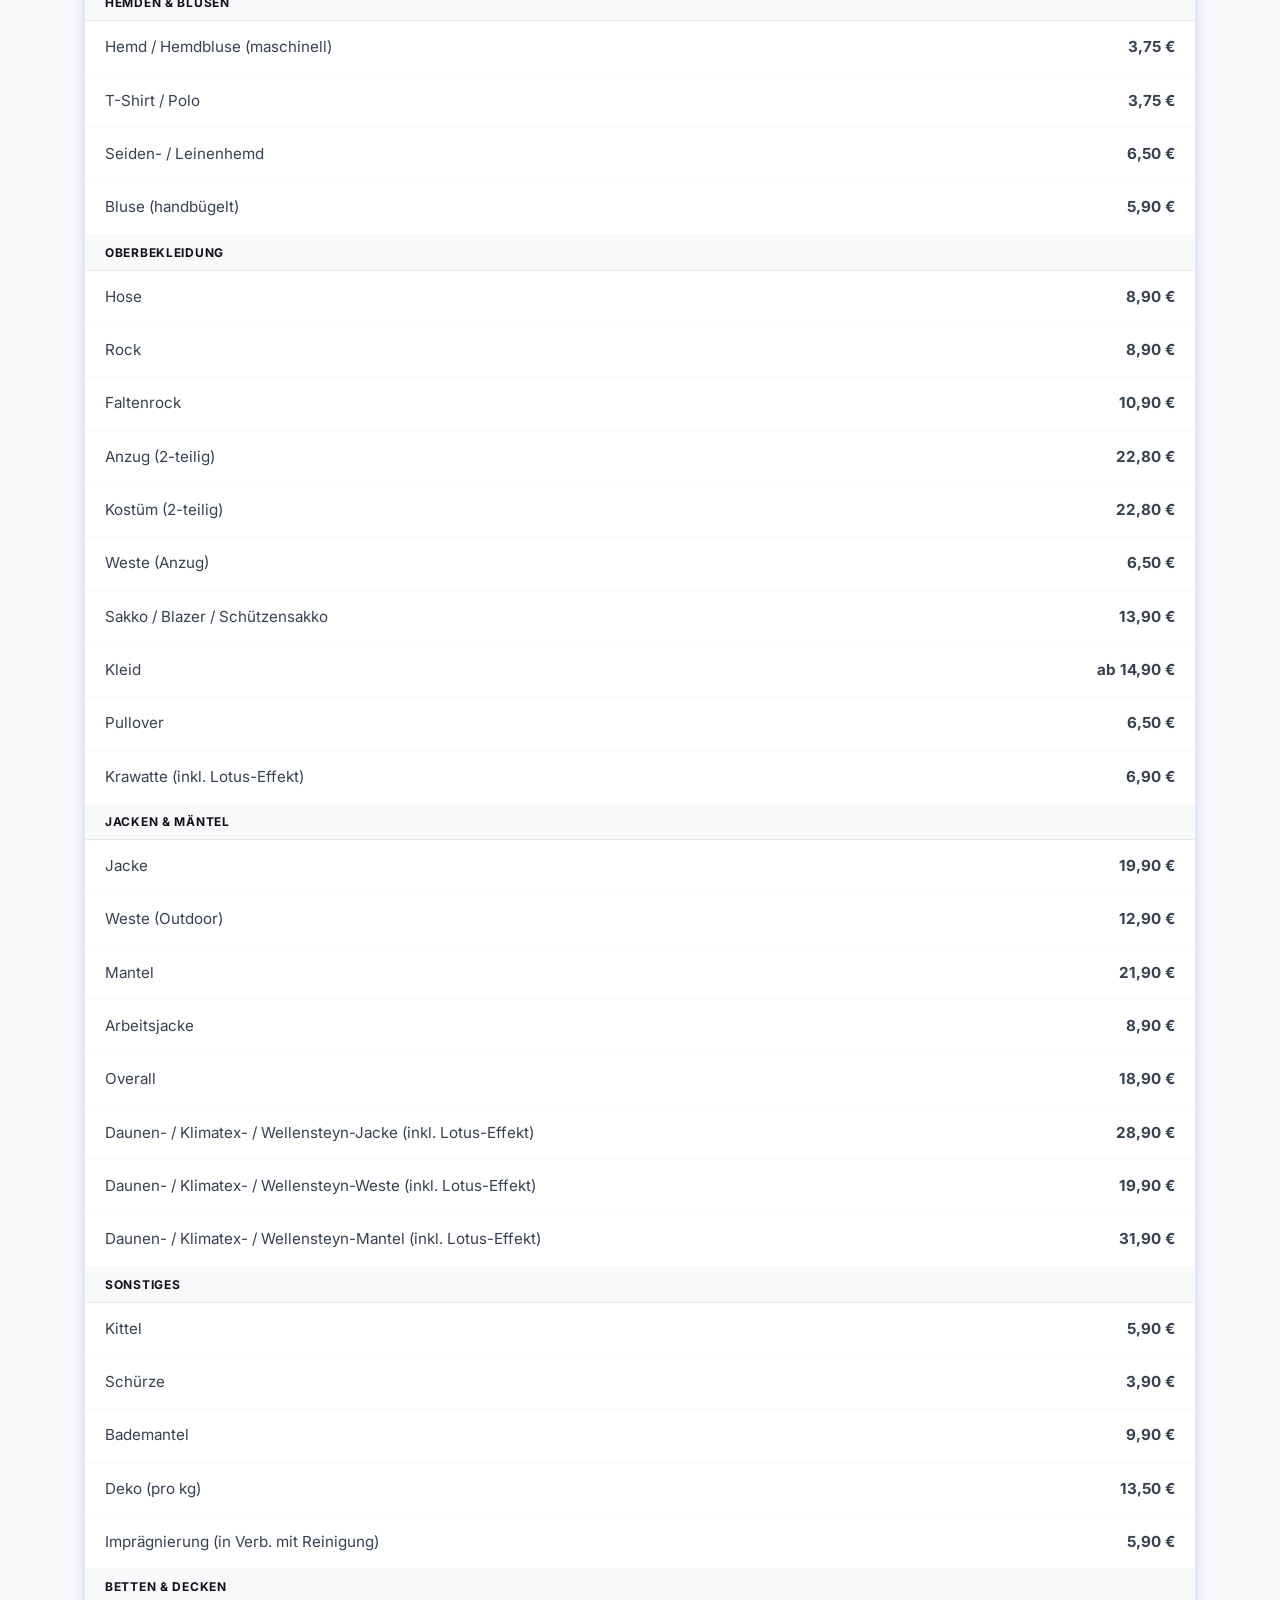
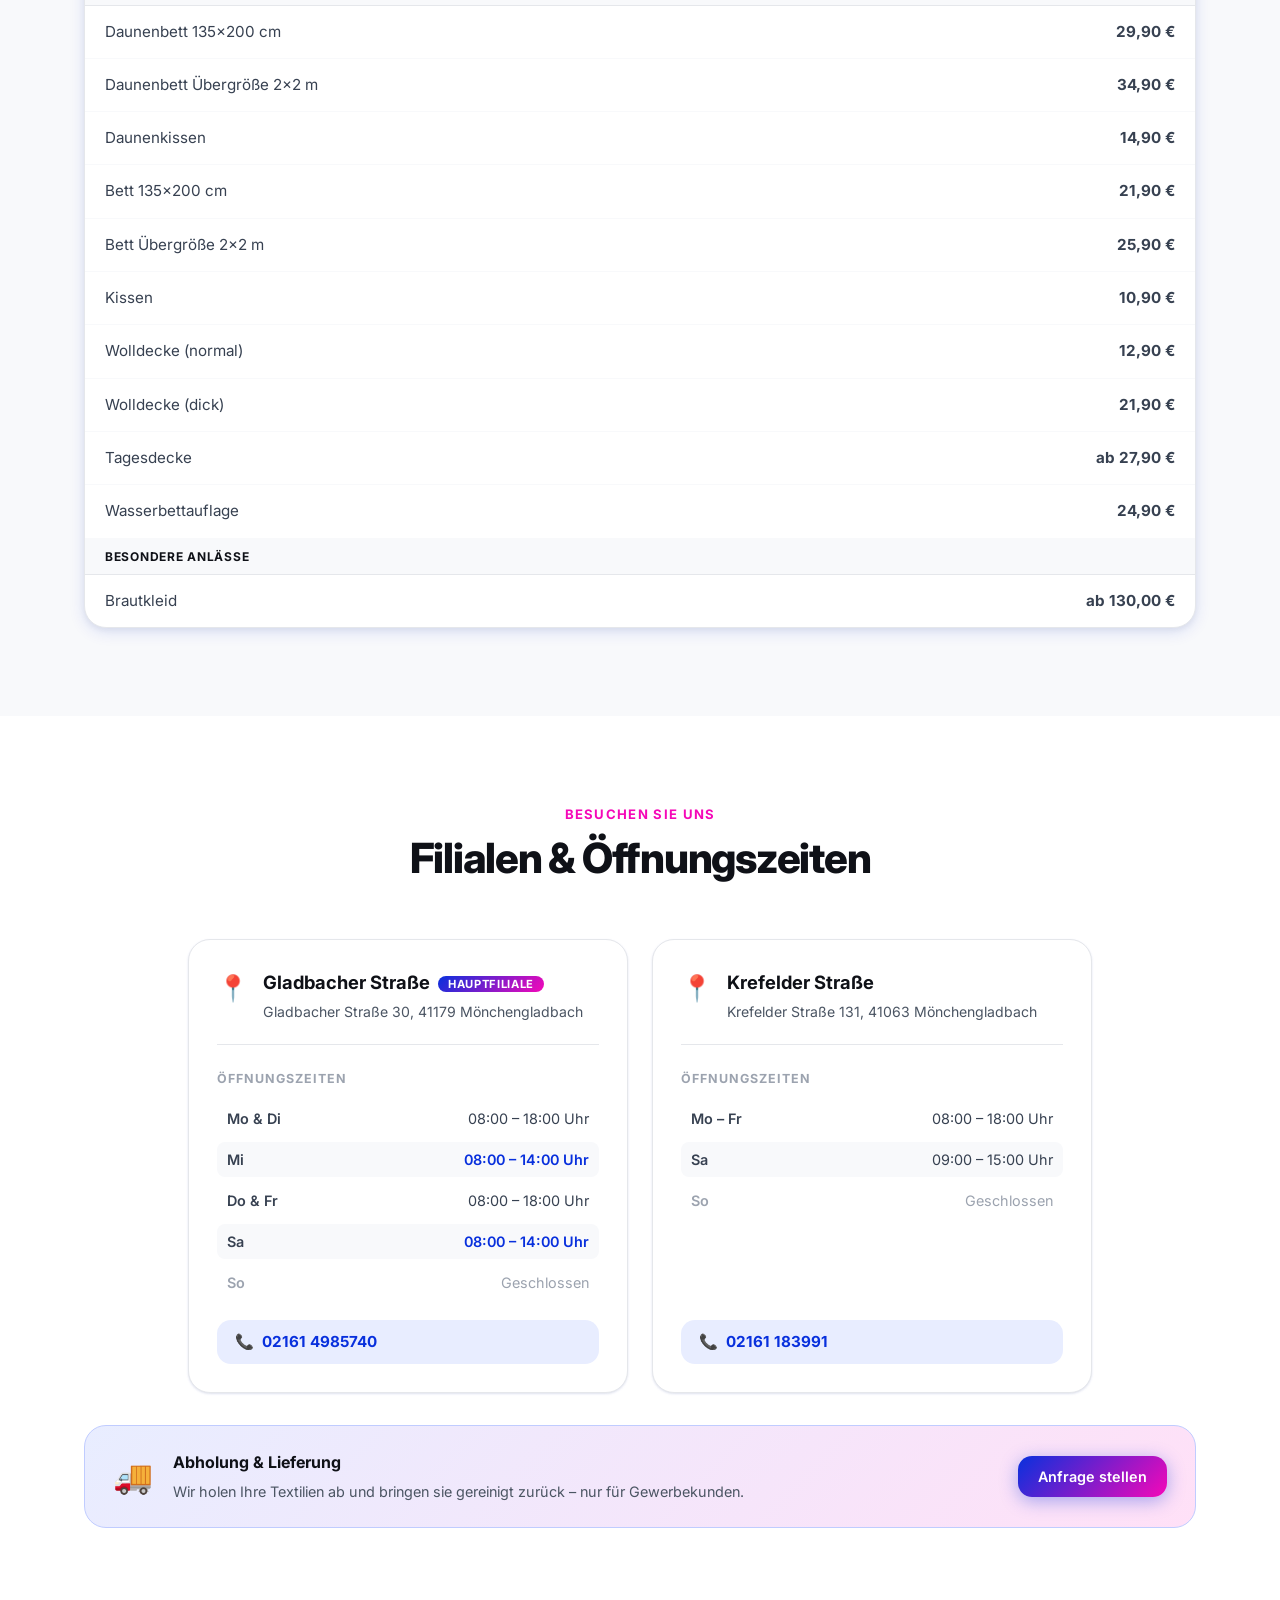
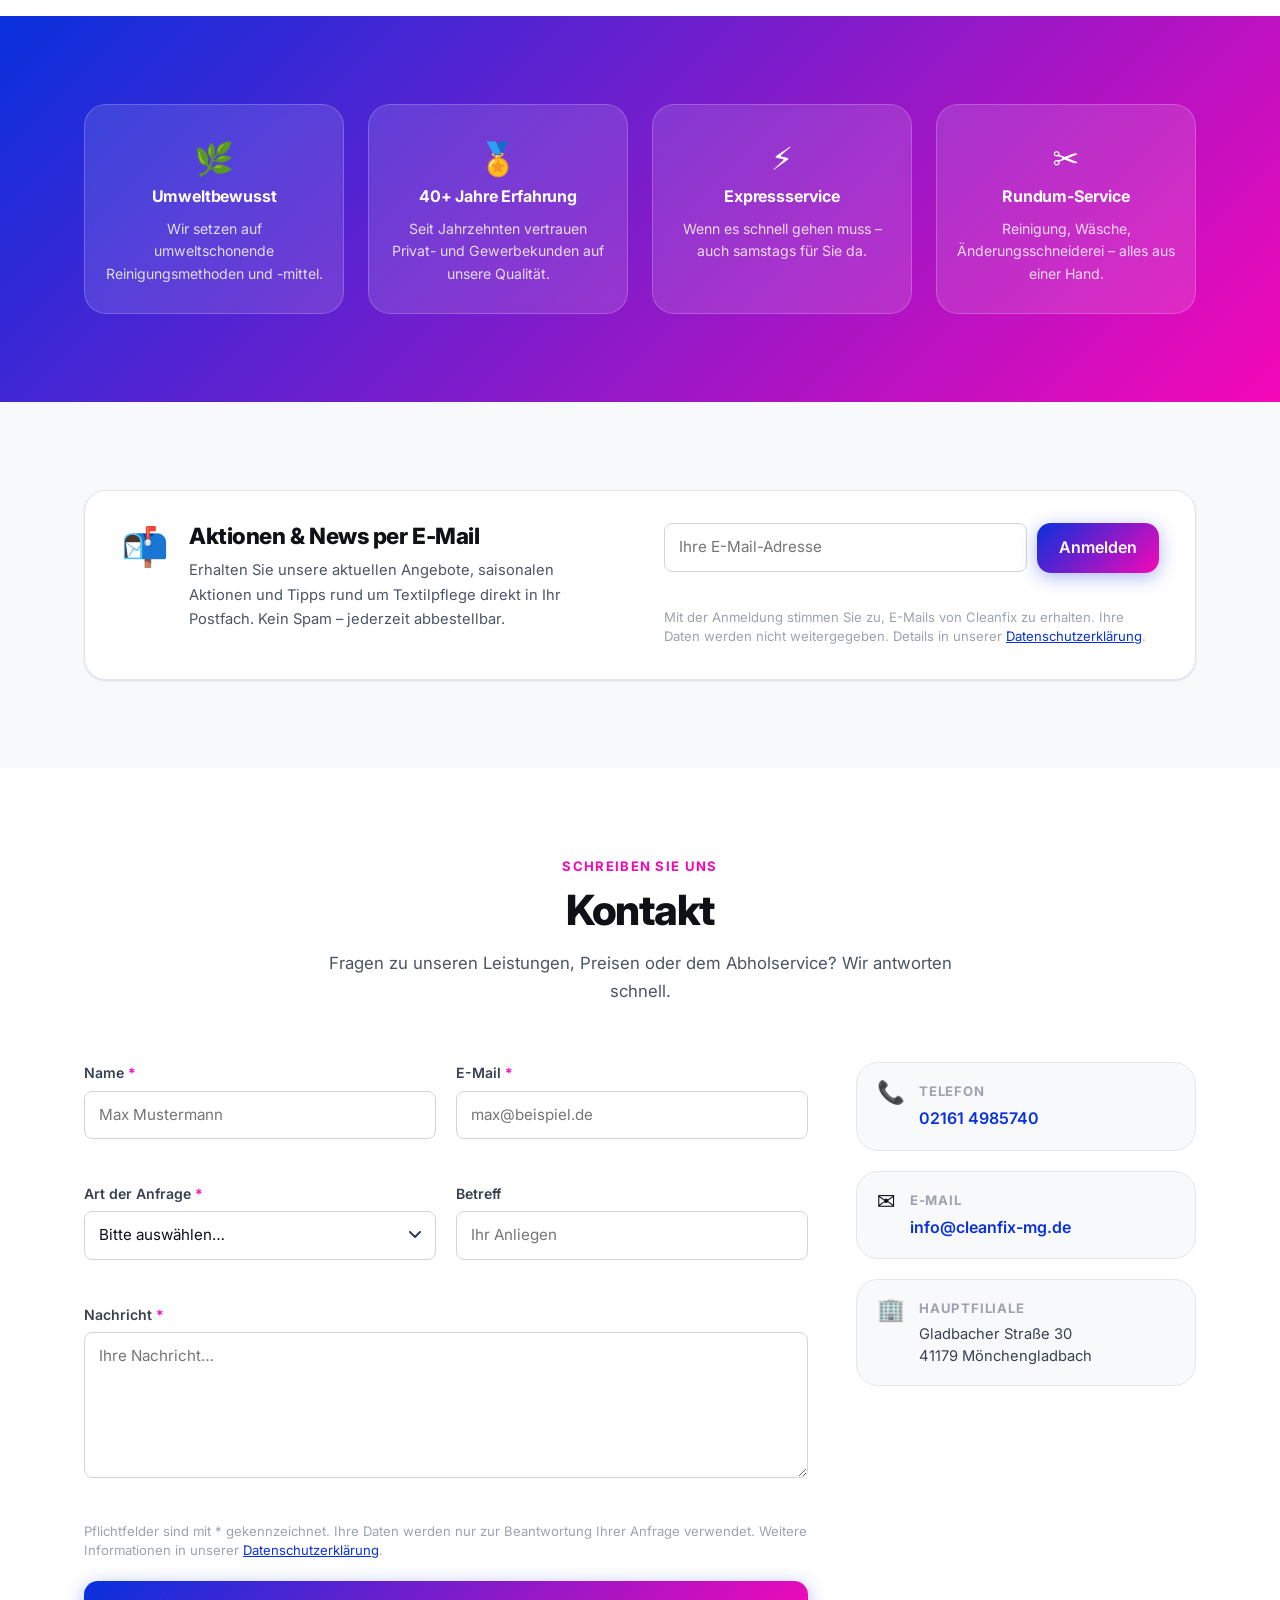
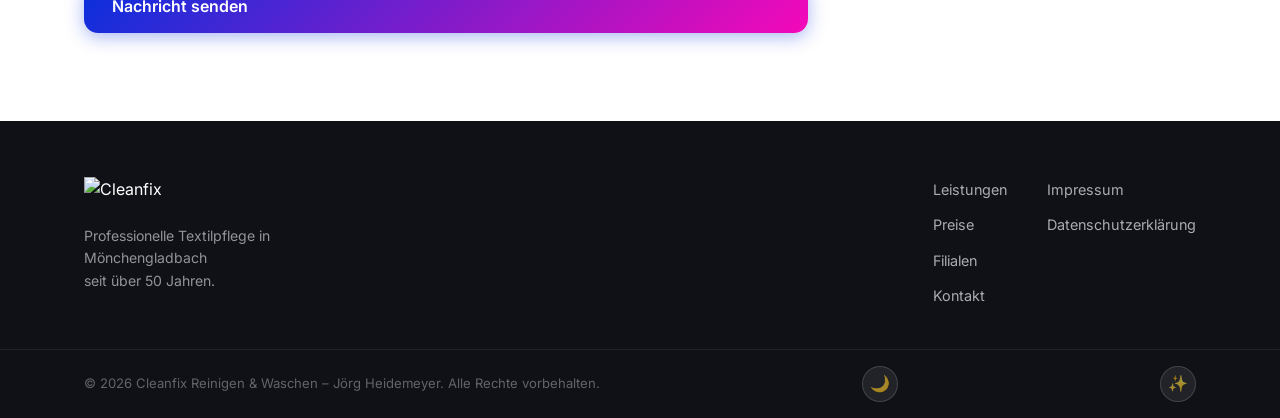
==== commit 07dd64e8: "feat: SVG logos + CleverReach setup_v2 markers SVG migration: - Replace all PNG logos with SVG throu" ====
--- a/Cleanfix/index.html
+++ b/Cleanfix/index.html
@@ -1,4 +1,4 @@
-<!DOCTYPE html>
+﻿<!DOCTYPE html>
 <html lang="de">
 <head>
   <meta charset="UTF-8" />
@@ -8,8 +8,8 @@
   <link rel="preconnect" href="https://fonts.googleapis.com" />
   <link rel="preconnect" href="https://fonts.gstatic.com" crossorigin />
   <link href="https://fonts.googleapis.com/css2?family=Inter:wght@400;500;600;700;800&display=swap" rel="stylesheet" />
-  <link rel="icon" type="image/png" href="favicon.png" />
-  <link rel="apple-touch-icon" href="favicon.png" />
+  <link rel="icon" type="image/svg+xml" href="favicon.svg" />
+  <link rel="apple-touch-icon" href="favicon.svg" />
   <link rel="stylesheet" href="style.css" />
 </head>
 <body>
@@ -20,7 +20,7 @@
   <header class="site-header" id="site-header">
     <div class="container nav-inner">
       <a href="#home" class="logo" aria-label="Cleanfix – Zur Startseite">
-        <img src="logos/Logo Cleanfix JH.png" alt="Cleanfix" class="logo-img" />
+        <img src="logos/cleanfix.svg" alt="Cleanfix" class="logo-img" />
       </a>
       <nav aria-label="Hauptnavigation">
         <ul class="nav-list" id="nav-list">
@@ -715,7 +715,7 @@
   <footer class="site-footer">
     <div class="container footer-inner">
       <div class="footer-brand">
-        <img src="logos/Logo Cleanfix JH.png" alt="Cleanfix" class="logo-img logo-img--footer" />
+        <img src="logos/cleanfix.svg" alt="Cleanfix" class="logo-img logo-img--footer" />
         <p>Professionelle Textilpflege in Mönchengladbach<br />seit über 50 Jahren.</p>
       </div>
       <nav aria-label="Footer-Navigation" class="footer-nav">
